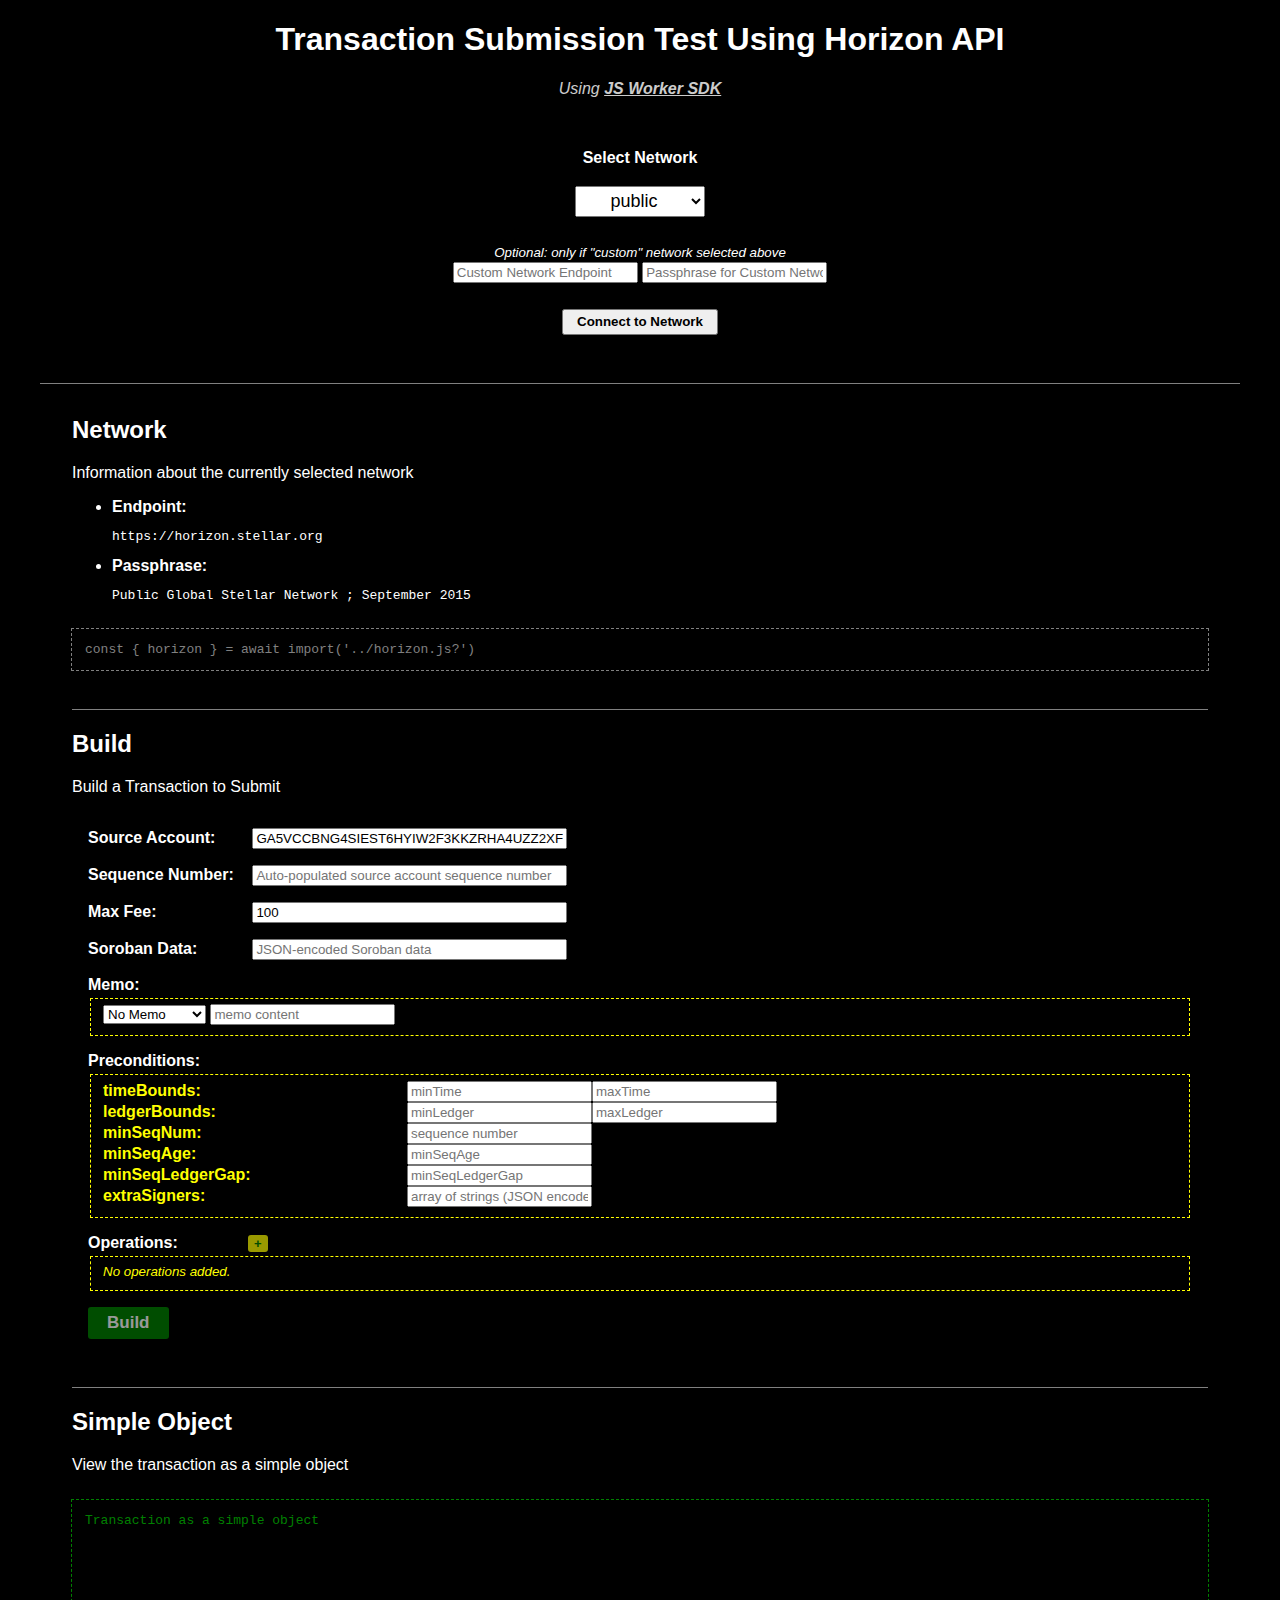
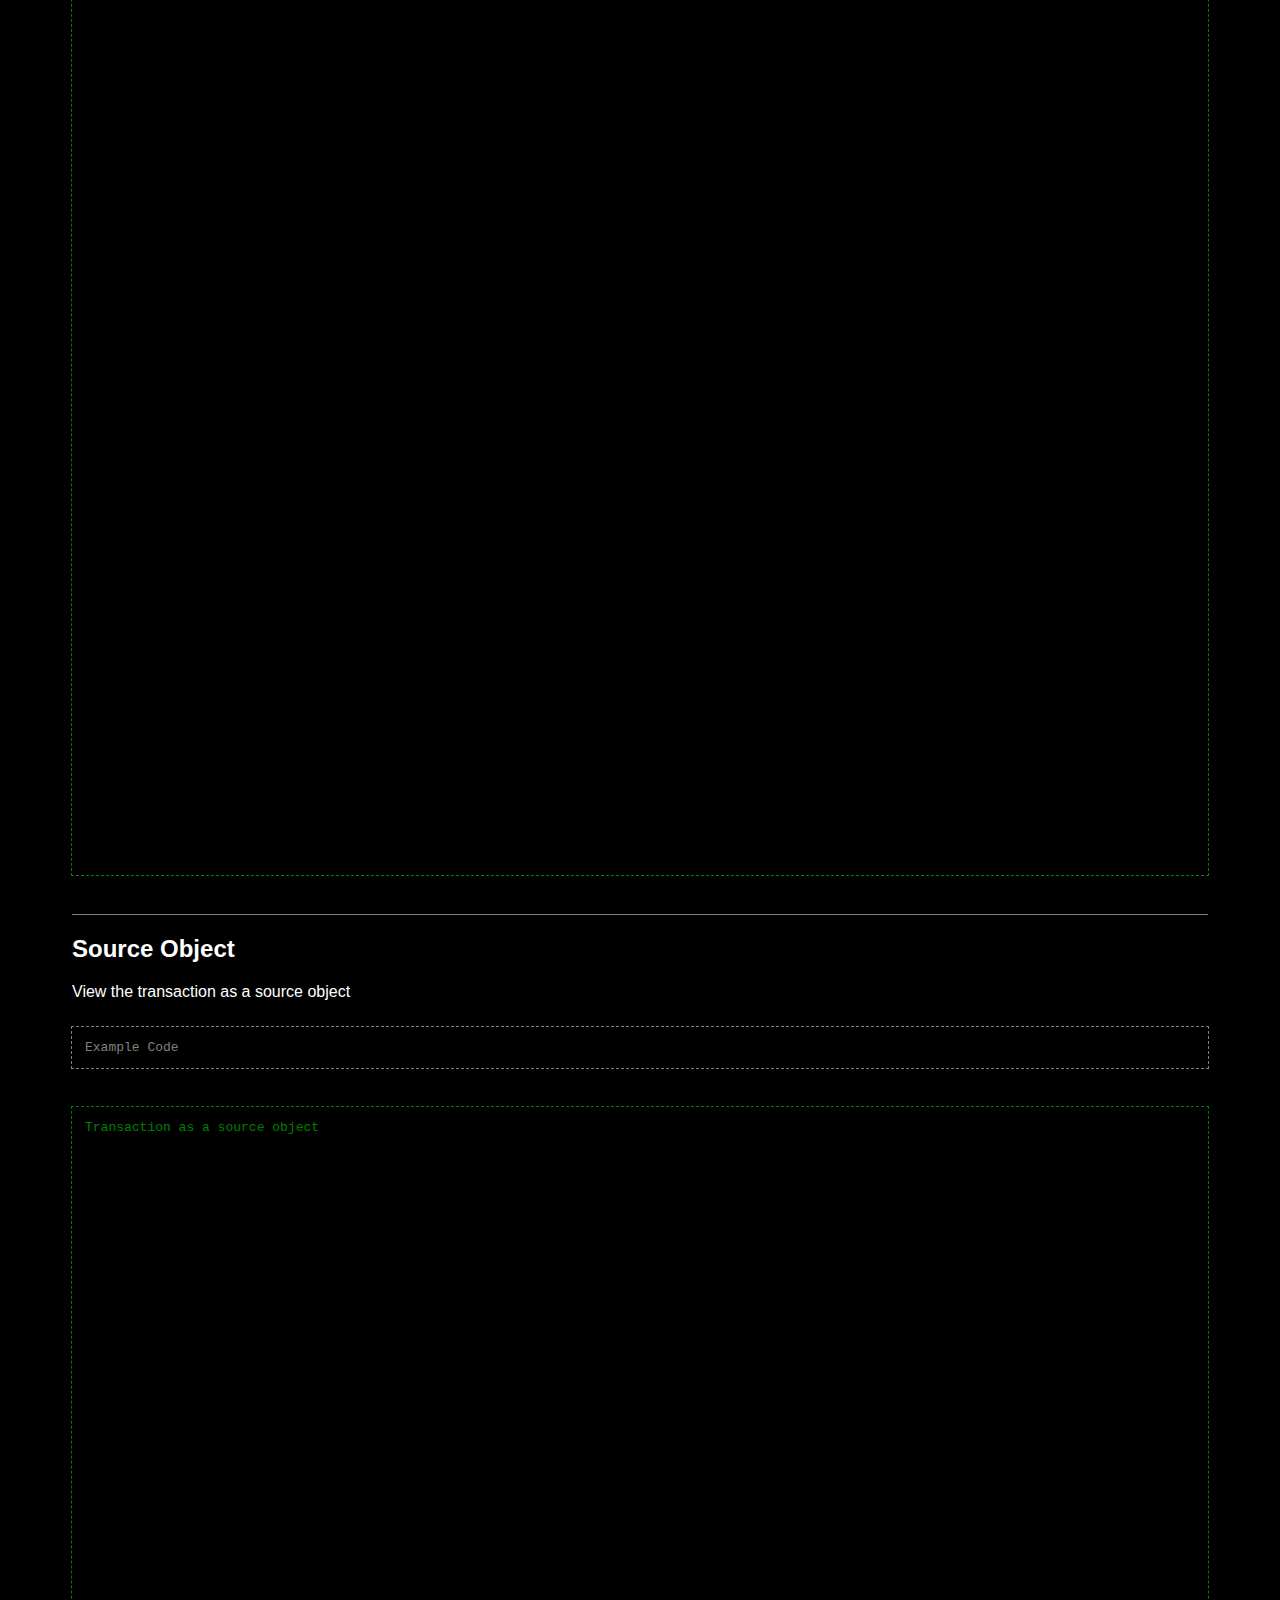
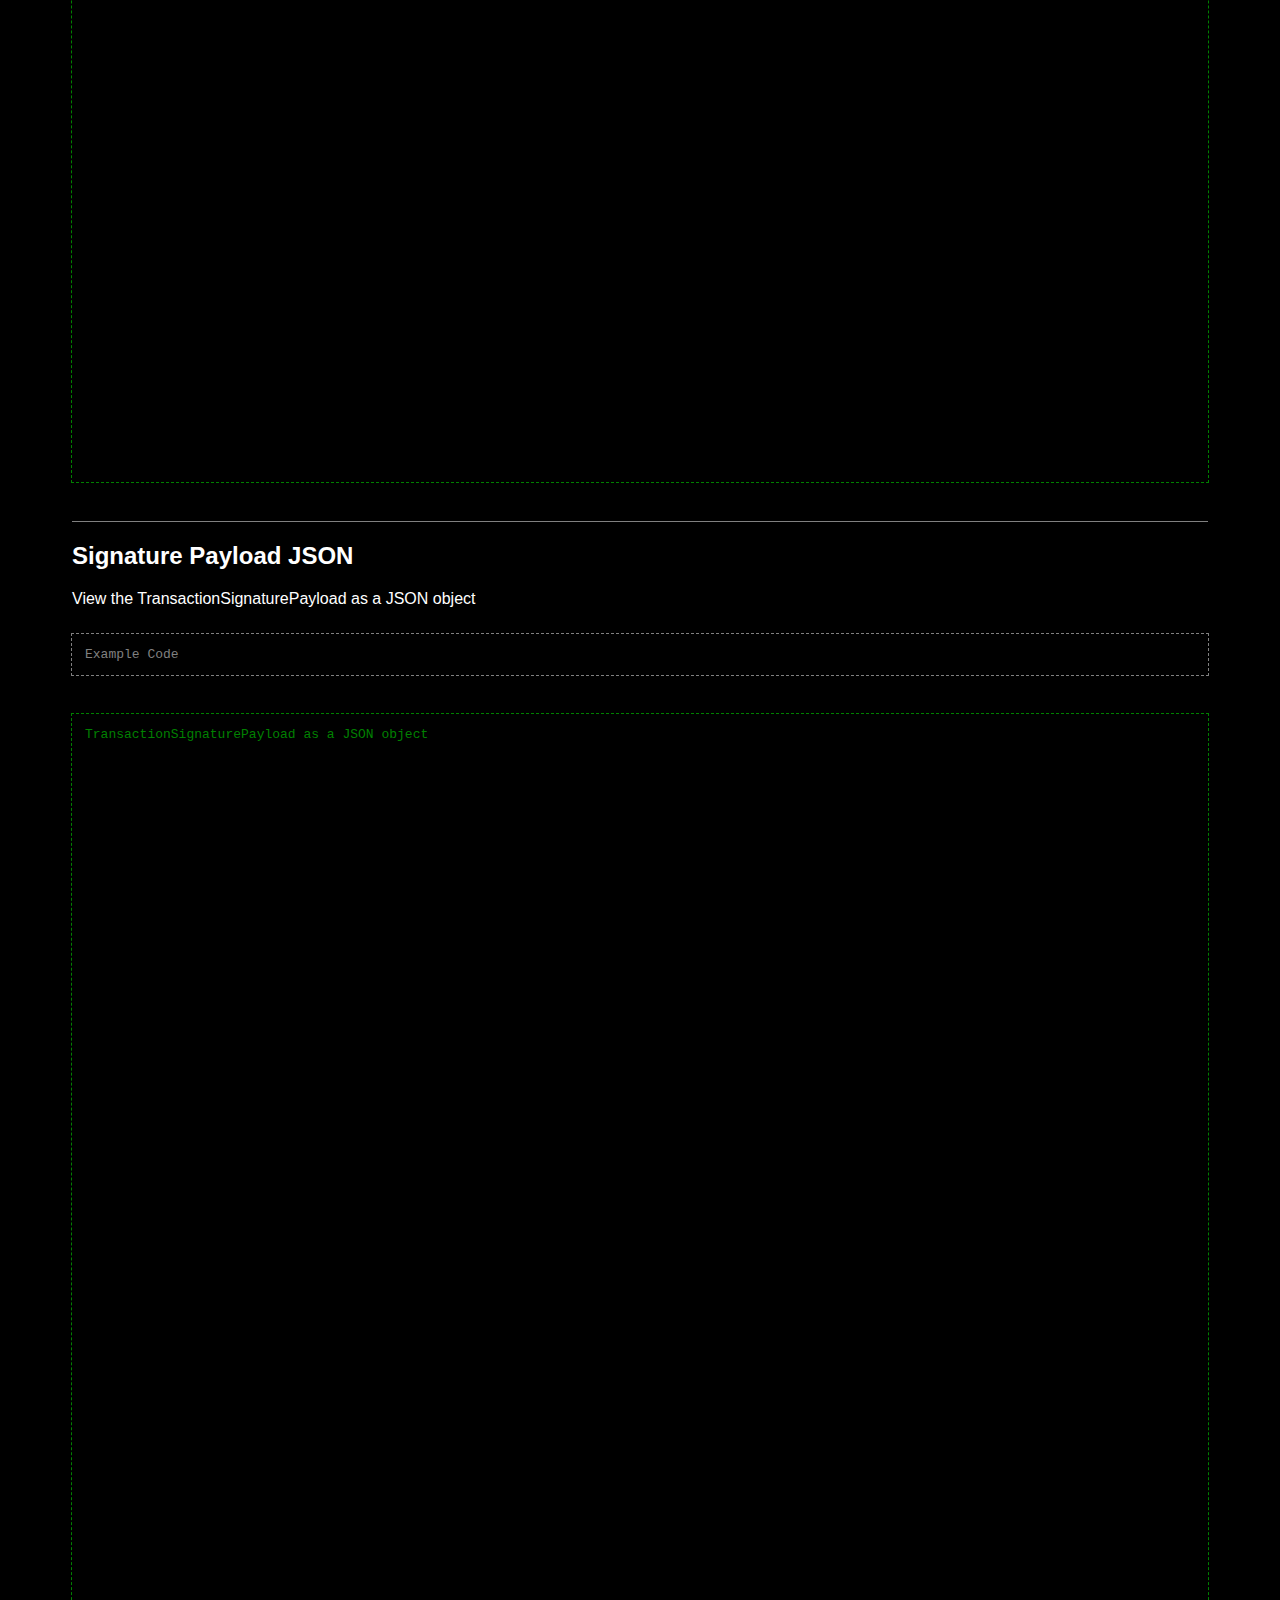
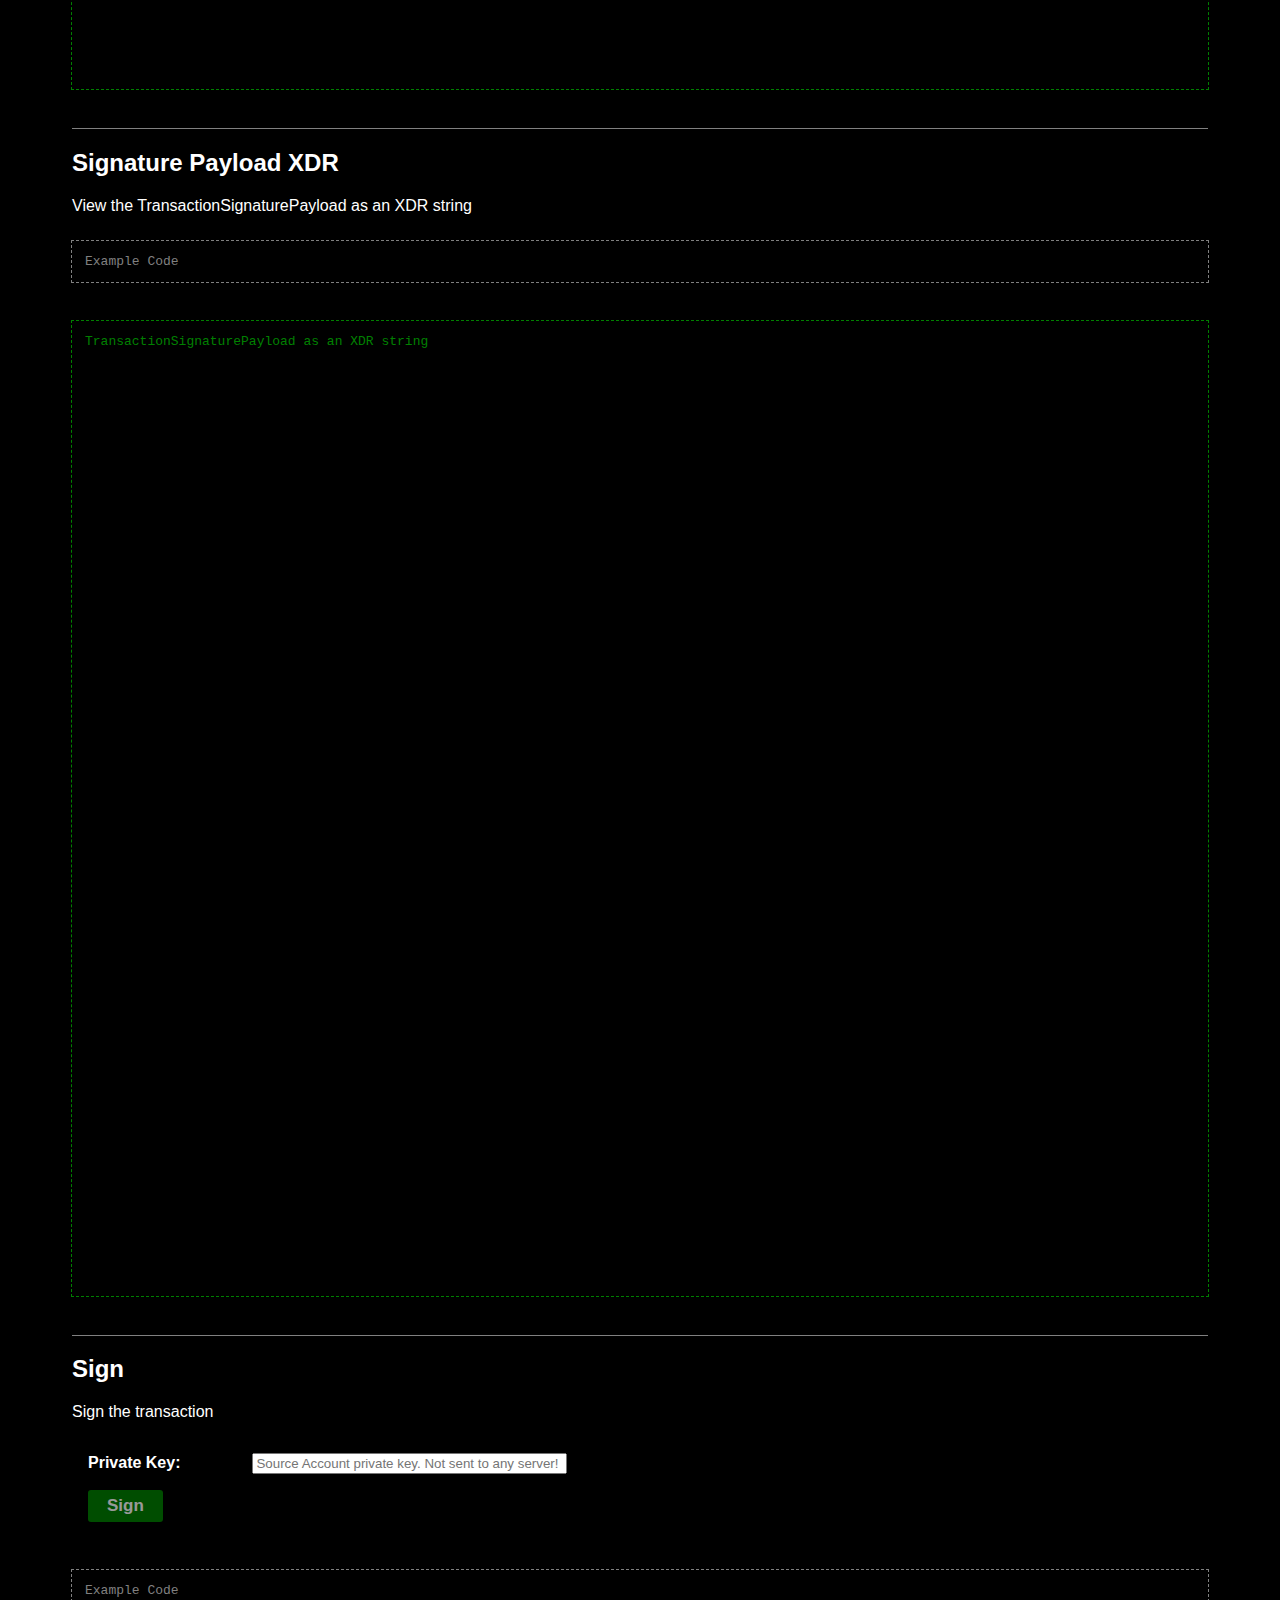
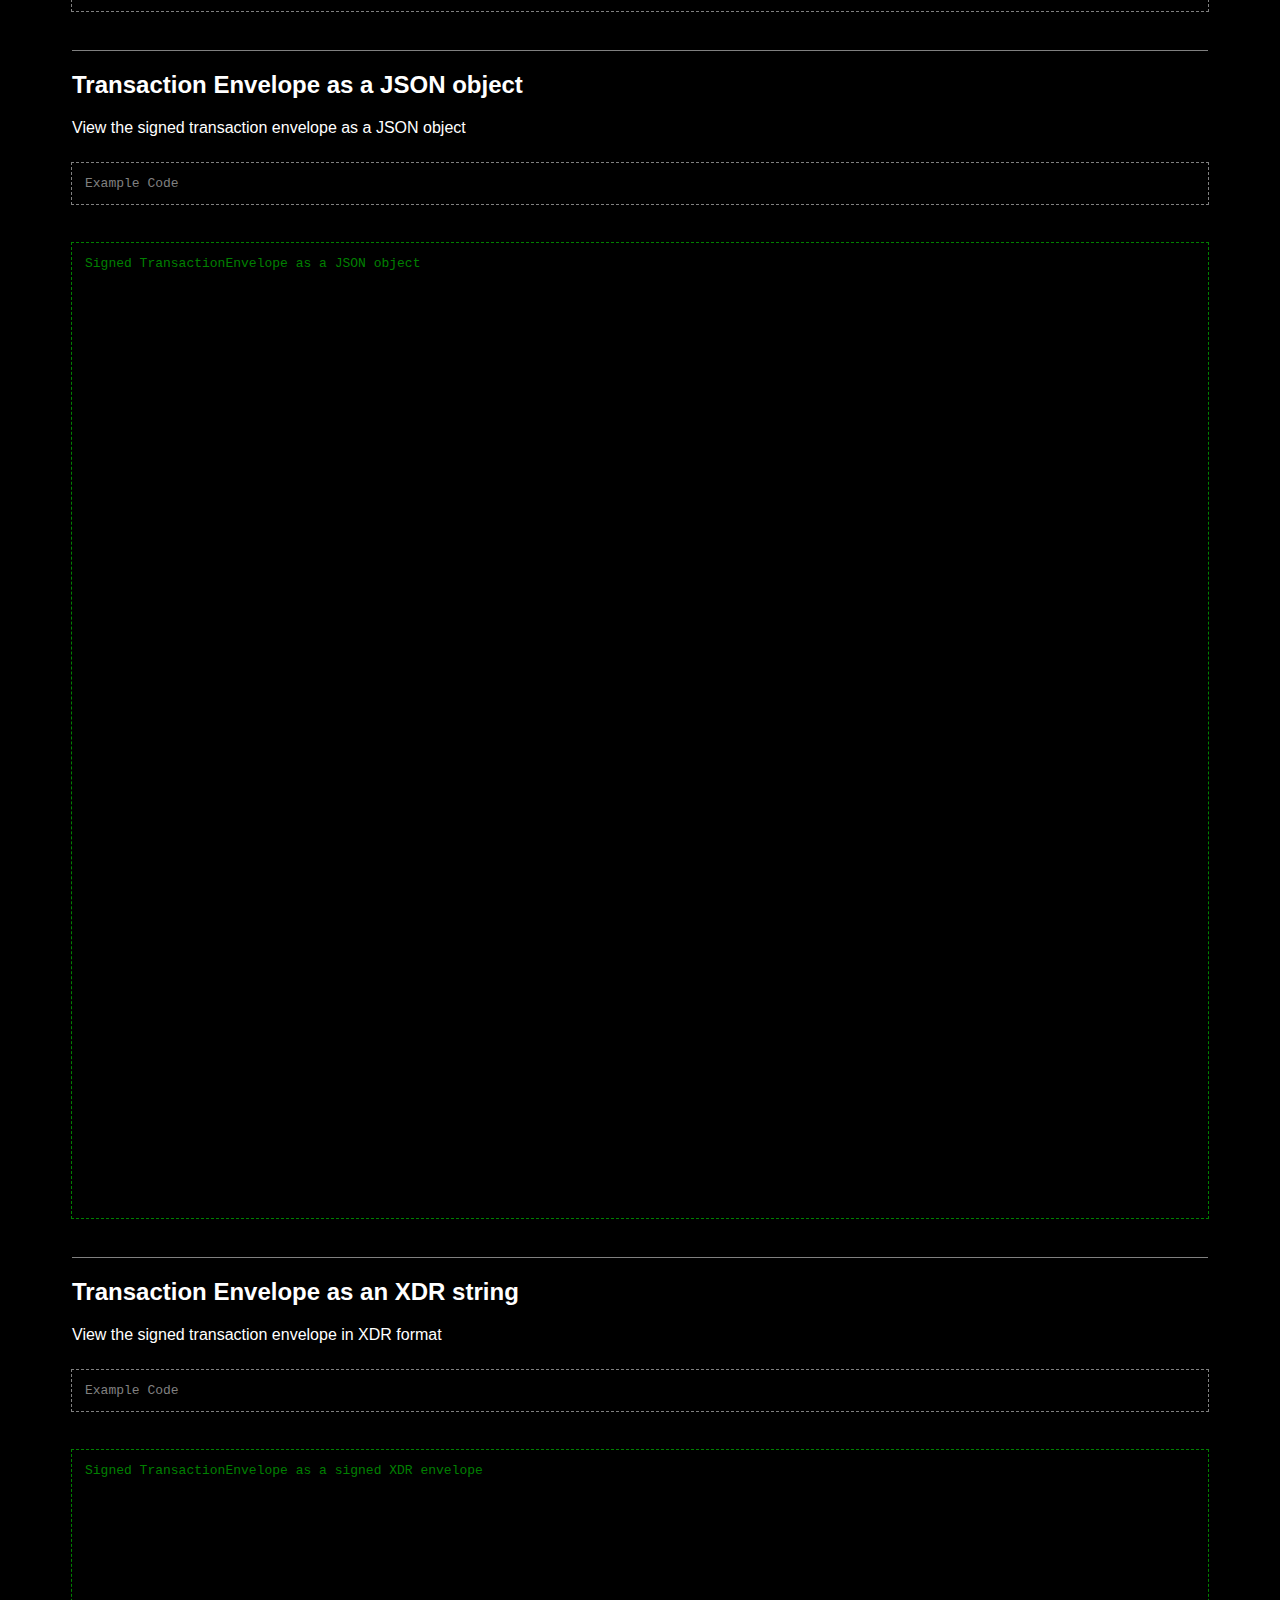
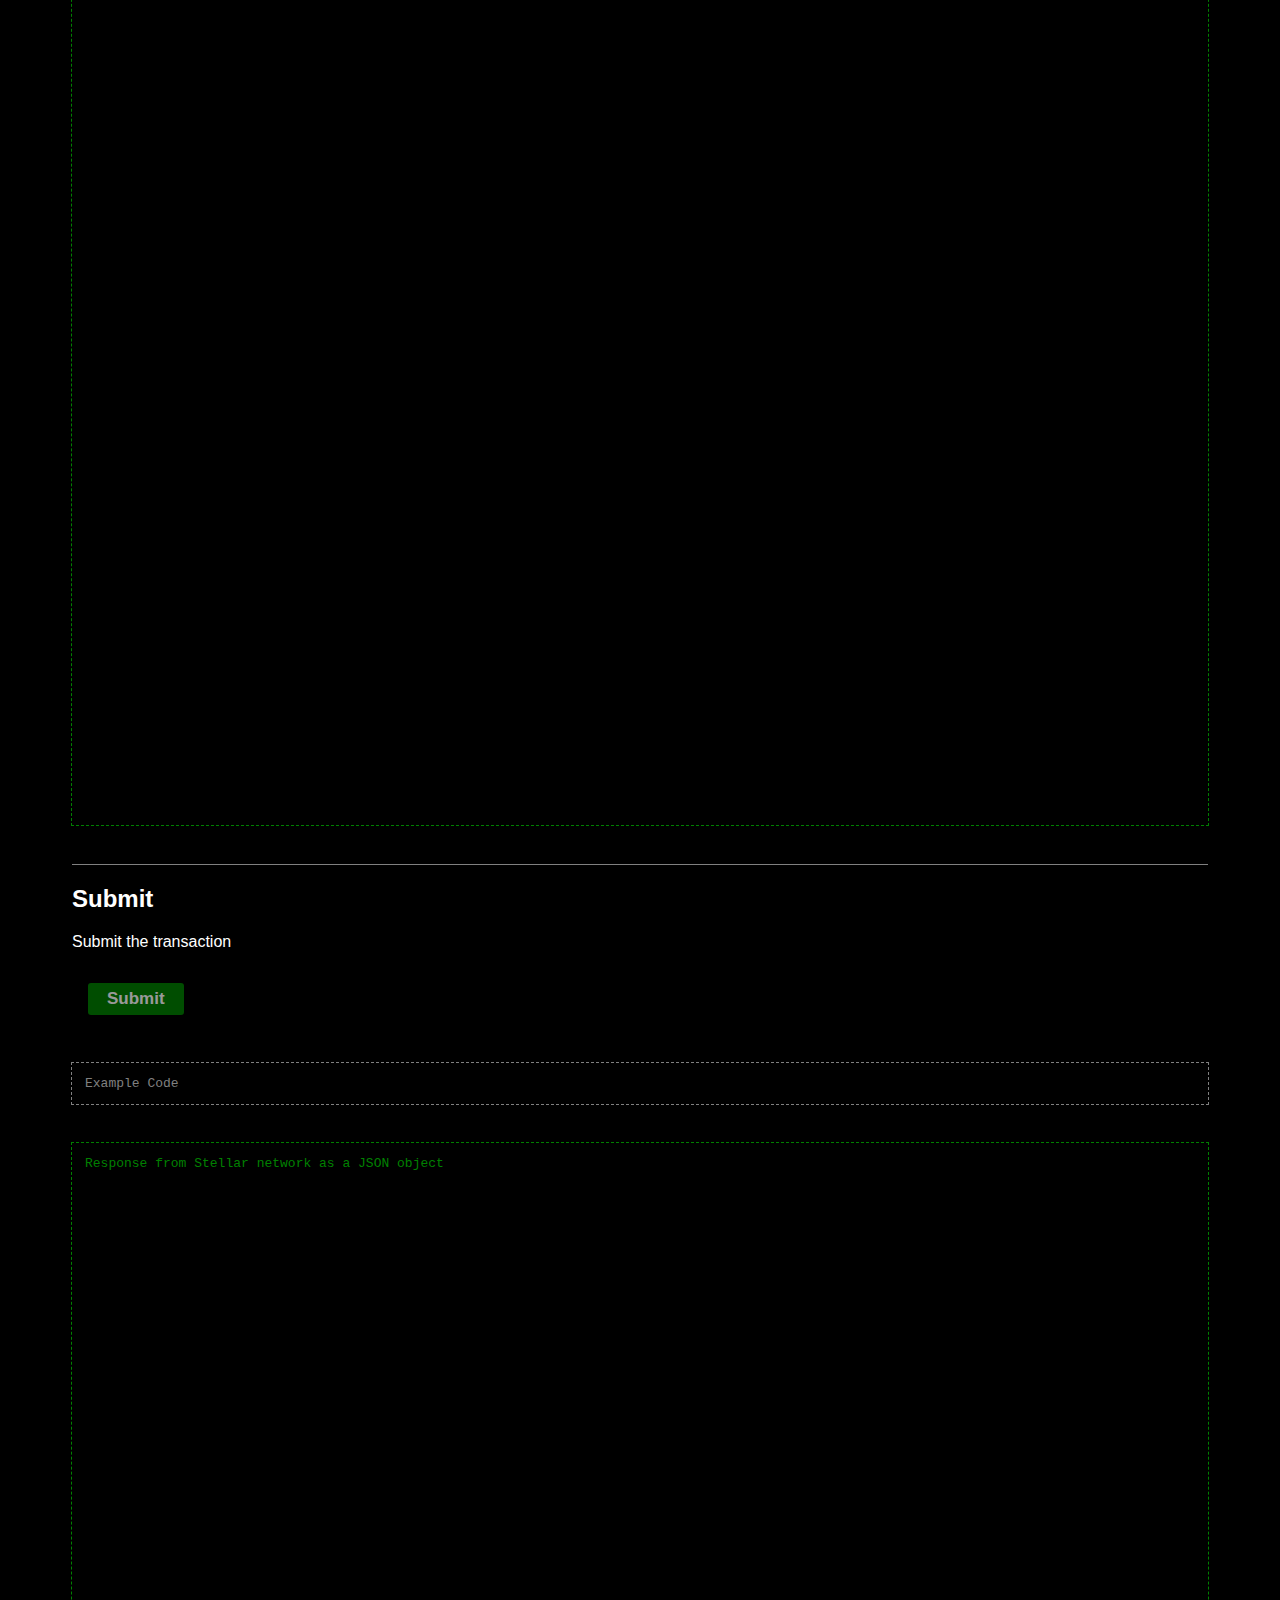
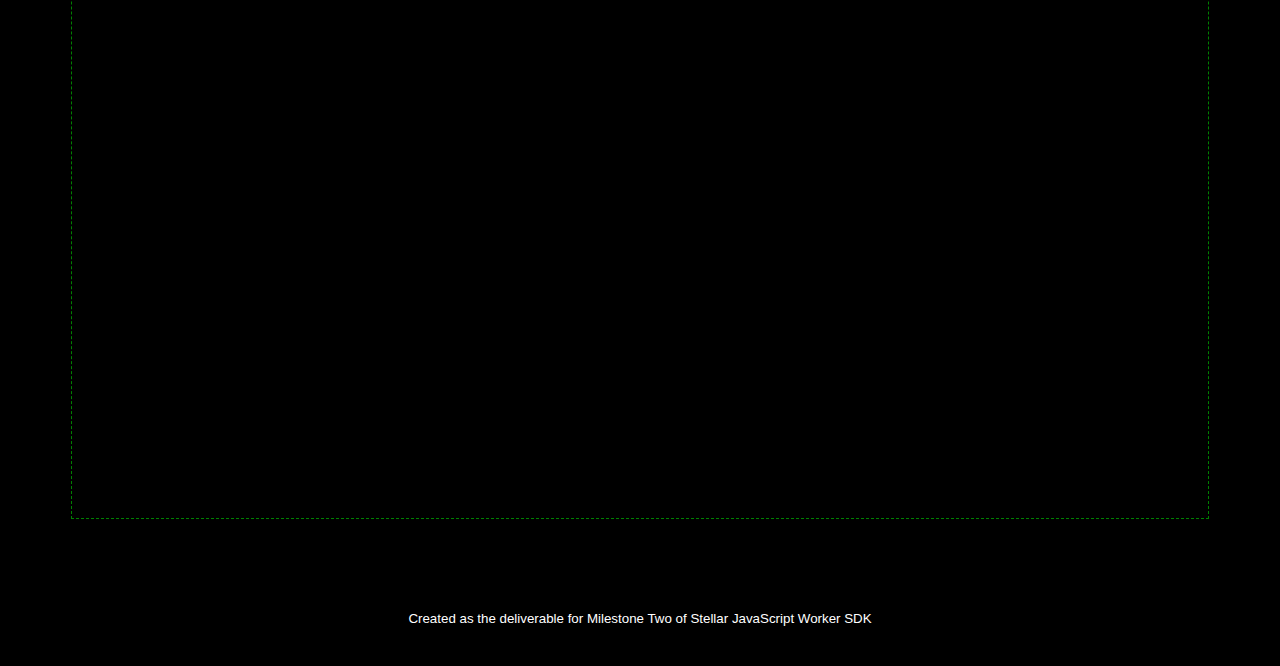
==== demos/horizon-send.html @ e5b12dea "building" ====
<!doctype html>

<html lang="en">

<head>
    <meta charset="utf-8">
    <meta name="viewport" content="width=device-width, initial-scale=1">
    <title>Demo Page for Transaction Submission Using Horizon API :: Stellar JavaScript Worker SDK</title>
    <meta name="description" content="Demo Page for Transaction Submission Using Horizon API">
    <link rel="stylesheet" href="style.css">

    <link rel="modulepreload" href="../horizon.js?network=test">
    <script type="module">
        const params = Object.fromEntries(Array.from((new URLSearchParams(document.location.search)).entries()).filter(ent => !!ent[1])),
            queryParams = new URLSearchParams(params),
            { horizon } = await import(`../horizon.js?${queryParams}`),
            networkSelector = document.getElementById('select-network')
        for (const paramName in params) networkSelector.querySelector(`[name="${paramName}"]`).value = params[paramName]
        const networkSection = document.getElementById('network'), networkExampleCode = networkSection.querySelector('code.example')
        for (const networkProperty in horizon.network) networkSection.querySelector(`[name="${networkProperty}"]`).innerHTML = horizon.network[networkProperty]
        networkExampleCode.textContent = (params.network !== 'public' || params.endpoint || params.passphrase)
            ? `const { horizon } = await import('../horizon.js?${queryParams}')` : `const { horizon } = await import('../horizon.js')`

        const transactionObjects = {}

        const buildSection = document.getElementById('build'), operationsFieldset = buildSection.querySelector('fieldset[name="operations"]'),
            buildButton = buildSection.querySelector('button.get-result'),
            addOperationButton = buildSection.querySelector('button[name="add-operation"]'),
            operationTypes = {
                CREATE_ACCOUNT: { destination: 'string', startingBalance: 'number' },
                PAYMENT: { destination: 'string', asset: 'string', amount: 'number' },
                PATH_PAYMENT_STRICT_RECEIVE: { sendAsset: 'string', sendMax: 'number', destination: 'string', destAsset: 'string', destAmount: 'number', path: 'json' },
                MANAGE_SELL_OFFER: { selling: 'string', buying: 'string', amount: 'number', price: 'string', offerID: 'number' },
                CREATE_PASSIVE_SELL_OFFER: { selling: 'string', buying: 'string', amount: 'number', price: 'string' },
                SET_OPTIONS: {
                    inflationDest: 'string', clearFlags: 'number', setFlags: 'number', masterWeight: 'number', lowThreshold: 'number',
                    medThreshold: 'number', highThreshold: 'number', homeDomain: 'string', signer: 'json'
                },
                CHANGE_TRUST: { line: 'string', limit: 'number' },
                ALLOW_TRUST: { trustor: 'string', asset: 'json', authorize: 'number' },
                ACCOUNT_MERGE: { destination: 'string' },
                INFLATION: {},
                MANAGE_DATA: { dataName: 'string', dataValue: 'json' },
                BUMP_SEQUENCE: { bumpTo: 'number' },
                MANAGE_BUY_OFFER: { selling: 'string', buying: 'string', buyAmount: 'number', price: 'string', offerId: 'number' },
                PATH_PAYMENT_STRICT_SEND: { sendAsset: 'string', sendAmount: 'number', destination: 'string', destAsset: 'string', destMin: 'number', path: 'json' },
                CREATE_CLAIMABLE_BALANCE: { asset: 'json', amount: 'number', claimants: 'json' },
                CLAIM_CLAIMABLE_BALANCE: { balanceID: 'string' },
                BEGIN_SPONSORING_FUTURE_RESERVES: { sponsoredID: 'string' },
                END_SPONSORING_FUTURE_RESERVES: {},
                REVOKE_SPONSORSHIP: { ledgerKey: 'json', signer: 'json' },
                CLAWBACK: { asset: 'string', from: 'string', amount: 'number' },
                CLAWBACK_CLAIMABLE_BALANCE: { balanceID: 'string' },
                SET_TRUST_LINE_FLAGS: { trustor: 'string', asset: 'json', clearFlags: 'number', setFlags: 'number' },
                LIQUIDITY_POOL_DEPOSIT: { liquidityPoolID: 'string', maxAmountA: 'number', maxAmountB: 'number', minPrice: 'string', maxPrice: 'string' },
                LIQUIDITY_POOL_WITHDRAW: { liquidityPoolID: 'string', maxAmountA: 'number', maxAmountB: 'number', minPrice: 'string', maxPrice: 'number' },
                INVOKE_HOST_FUNCTION: { contractAddress: 'string', functionName: 'string', args: 'json' },
                EXTEND_FOOTPRINT_TTL: { extendTo: 'number' },
                RESTORE_FOOTPRINT: {}
            },
            operationTypeSelect = `<select name="type"><option value="">Select Operation Type</option>${Object.keys(operationTypes)
                .map(t => ('<option value="' + t + '">' + t + '</option>')).join('')}</select>`
        const sourceAccountField = buildSection.querySelector('[name="source_account"]'),
            sourceAccountSequenceField = buildSection.querySelector('[name="source_account_sequence"]'),
            fetchSequenceNumber = async () => sourceAccountSequenceField.value = sourceAccountField.value ? (await horizon.get.accounts(sourceAccountField.value)).sequence : ''
        sourceAccountField.addEventListener('change', event => fetchSequenceNumber())
        if (sourceAccountField.value) fetchSequenceNumber()

        addOperationButton.addEventListener('click', event => {
            const newOperation = document.createElement('div')
            newOperation.classList.add('operation')
            newOperation.innerHTML = `${operationTypeSelect}<span class="operation-attributes"></span><i title="remove operation">x</i>`
            operationsFieldset.querySelector('small') ? operationsFieldset.replaceChildren(newOperation) : operationsFieldset.append(newOperation)
            const typeSelector = newOperation.querySelector('select[name="type"]'),
                attributesInputs = newOperation.querySelector('span.operation-attributes'),
                removeButton = newOperation.querySelector('i')
            typeSelector.focus()
            const setupOperationType = () => {
                const operationType = typeSelector.value
                if (!operationType || !operationTypes[operationType]) return attributesInputs.replaceChildren()
                const operationAttributes = operationTypes[operationType]
                attributesInputs.replaceChildren()
                for (const [attrName, attrType] of Object.entries({ sourceAccount: 'string', ...operationAttributes })) {
                    const attrInput = document.createElement('input')
                    attrInput.setAttribute('name', attrName)
                    attrInput.setAttribute('placeholder', attrName)
                    if (attrType === 'number') attrInput.setAttribute('type', 'number')
                    if (attrType === 'json') {
                        attrInput.setAttribute('placeholder', `${attrName} (JSON-encoded)`)
                        attrInput.dataset.type = 'json'
                    }
                    attributesInputs.append(attrInput)
                }
            }
            setupOperationType()
            typeSelector.addEventListener('change', event => setupOperationType())
            removeButton.addEventListener('click', event => {
                newOperation.remove()
            })
        })
        buildButton.addEventListener('click', async event => {
            const simpleTransactionSection = document.getElementById('simple-transaction'),
                sourceTransactionSection = document.getElementById('source-transaction'),
                simpleTransactionResult = simpleTransactionSection.querySelector('.result'),
                sourceTransactionResult = sourceTransactionSection.querySelector('.result')
            transactionObjects.simple = {
                sourceAccount: sourceAccountField.value,
                fee: parseInt(buildSection.querySelector('[name="max_fee"]').value) || 0,
                operations: []
            }
            const memoContent = buildSection.querySelector('[name="memo_content"]').value,
                memoType = buildSection.querySelector('[name="memo_type"]').value
            if (memoContent && memoType) transactionObjects.simple.memo = { type: memoType, content: memoContent }

            if (buildSection.querySelector('[name="soroban_data"]').value) {
                try {
                    transactionObjects.simple.sorobanData = JSON.parse(buildSection.querySelector('[name="soroban_data"]').value)
                } catch (e) { }
            }
            const preconditionFieldset = buildSection.querySelector('fieldset[name="preconditions"]'), preconditionsObject = {}
            for (const condType of ['timeBounds', 'ledgerBounds', 'minSeqNum', 'minSeqAge', 'minSeqLedgerGap', 'extraSigners']) {
                switch (condType) {
                    case 'timeBounds': case 'ledgerBounds':
                        const boundsElement = preconditionFieldset.querySelector(`[name="${condType}"]`),
                            min = parseInt(boundsElement.querySelector('[name^="min"]').value),
                            max = parseInt(boundsElement.querySelector('[name^="max"]').value)
                        if (min || max) preconditionsObject[condType] = { min, max }
                        break
                    case 'minSeqNum': case 'minSeqAge': case 'minSeqLedgerGap': case 'extraSigners':
                        const condValue = preconditionFieldset.querySelector(`[name="${condType}"] input`).value
                        if (!condValue) continue
                        switch (condType) {
                            case 'minSeqNum': case 'minSeqAge': case 'minSeqLedgerGap':
                                preconditionsObject[condType] = parseInt(condValue)
                                break
                            case 'extraSigners':
                                let extraSigners
                                try { extraSigners = JSON.parse(condValue) } catch (e) { }
                                if (extraSigners) preconditionsObject[condType] = extraSigners
                        }
                        break
                }
            }
            if (Object.keys(preconditionsObject).length) transactionObjects.simple.cond = preconditionsObject
            const operationElements = buildSection.querySelectorAll('fieldset[name="operations"] > div')
            for (const operationElement of operationElements) {
                const operationType = operationElement.querySelector('select[name="type"]').value
                if (!operationType) continue
                const operationObject = { type: operationType, op: {} }
                for (const operationAttributeInput of operationElement.querySelectorAll('.operation-attributes > input')) {
                    const attrName = operationAttributeInput.name, attrValue = operationAttributeInput.value
                    if (!attrValue) continue
                    if (operationAttributeInput.getAttribute('type') === 'number') {
                        operationObject.op[attrName] = parseInt(attrValue) ?? undefined
                    } else if (operationAttributeInput.dataset.type === 'json') {
                        try {
                            operationObject.op[attrName] = JSON.parse(attrValue)
                        } catch (e) {
                            console.error(`Invalid ${attrName} JSON value in ${operationObject.type} operation`, e)
                        }
                    } else {
                        operationObject.op[attrName] = attrValue
                    }
                }
                transactionObjects.simple.operations ||= []
                transactionObjects.simple.operations.push(operationObject)
            }
            simpleTransactionResult.textContent = JSON.stringify(transactionObjects.simple, null, 4)

            await horizon.utils._install('send')

            transactionObjects.source = await horizon.utils.createTransactionSourceObject(transactionObjects.simple)

            await horizon.utils._install('xdr', 'xdr')
            await horizon.utils.xdr.factory('https://raw.githubusercontent.com/stellar/stellar-xdr/curr/Stellar-transaction.x', 'Transaction', { namespace: 'stellar' })

            const transactionInstance = new horizon.utils.xdr.types.stellar.Transaction(transactionObjects.source)

            sourceTransactionResult.textContent = JSON.stringify(transactionInstance, null, 4)

            await horizon.utils.xdr.factory('https://raw.githubusercontent.com/stellar/stellar-xdr/curr/Stellar-transaction.x', 'TransactionSignaturePayload', { namespace: 'stellar' })


            const signaturePayloadJsonSection = document.getElementById('signature-payload-json'),
                signaturePayloadXdrSection = document.getElementById('signature-payload-xdr'),
                signaturePayloadJsonResult = signaturePayloadJsonSection.querySelector('.result'),
                signaturePayloadXdrResult = signaturePayloadXdrSection.querySelector('.result')

            const signaturePayloadSource = await horizon.utils.wrapAsSignaturePayload(transactionInstance.value, horizon.network)

            const transactionSignaturePayloadInstance = new horizon.utils.xdr.types.stellar.TransactionSignaturePayload(signaturePayloadSource)

            signaturePayloadJsonResult.textContent = JSON.stringify(transactionSignaturePayloadInstance, null, 4)

            signaturePayloadXdrResult.textContent = transactionSignaturePayloadInstance.toString()

            console.log('line 197', transactionSignaturePayloadInstance)



        })


        window.horizon = horizon
        console.log('line 205', horizon)
        // test account on test netwwork: GA5VCCBNG4SIEST6HYIW2F3KKZRHA4UZZ2XFSMZ4VRQ4MCBRHSQRRIPE

    </script>

</head>

<body>
    <header>
        <h1>Transaction Submission Test Using Horizon API</h1>
        <p>Using <a href="https://github.com/Cloudouble/stellar-js-worker-sdk">JS Worker SDK</a></p>
        <form id="select-network">
            <label>
                <small>Select Network</small>
                <select name="network">
                    <option>public</option>
                    <option>test</option>
                    <option>futurenet</option>
                    <option>custom</option>
                </select>
            </label>
            <fieldset>
                <small>Optional: only if "custom" network selected above</small>
                <input name="endpoint" placeholder="Custom Network Endpoint" type="url">
                <input name="passphrase" placeholder="Passphrase for Custom Network">
            </fieldset>
            <button type="submit">Connect to Network</button>
        </form>
    </header>
    <main>
        <section id="network">
            <h2>Network</h2>
            <p>Information about the currently selected network</p>
            <ul>
                <li>Endpoint:
                    <pre name="endpoint"></pre>
                </li>
                <li>Passphrase:
                    <pre name="passphrase"></pre>
                </li>
            </ul>
            <code class="example">Example Code</code>
        </section>
        <section id="build">
            <h2>Build</h2>
            <p>Build a Transaction to Submit</p>
            <form>
                <label>
                    <strong>Source Account</strong>
                    <input name="source_account" placeholder="Address of source account"
                        value="GA5VCCBNG4SIEST6HYIW2F3KKZRHA4UZZ2XFSMZ4VRQ4MCBRHSQRRIPE">
                </label>
                <label>
                    <strong>Sequence Number</strong>
                    <input name="source_account_sequence" placeholder="Auto-populated source account sequence number"
                        readonly>
                </label>
                <label>
                    <strong>Max Fee</strong>
                    <input name="max_fee" type="number" placeholder="Max fee (in stroops)" value="100">
                </label>
                <label>
                    <strong>Soroban Data</strong>
                    <input name="soroban_data" type="json" placeholder="JSON-encoded Soroban data">
                </label>
                <label>
                    <strong>Memo</strong>
                    <fieldset name="memo">
                        <select name="memo_type">
                            <option value="">No Memo</option>
                            <option value="MEMO_TEXT">Text Memo</option>
                            <option value="MEMO_ID">ID Memo</option>
                            <option value="MEMO_HASH">Hash Memo</option>
                            <option value="MEMO_RETURN">Return Memo</option>
                        </select>
                        <input name="memo_content" placeholder="memo content">
                    </fieldset>
                </label>
                <label>
                    <strong>Preconditions</strong>
                    <fieldset name="preconditions">
                        <div name="timeBounds">
                            <strong>timeBounds</strong><input name="minTime" placeholder="minTime"><input name="maxTime"
                                placeholder="maxTime">
                        </div>
                        <div name="ledgerBounds">
                            <strong>ledgerBounds</strong><input name="minLedger" type="number"
                                placeholder="minLedger"><input name="maxLedger" type="number" placeholder="maxLedger">
                        </div>
                        <div name="minSeqNum"><strong>minSeqNum</strong><input type="number"
                                placeholder="sequence number">
                        </div>
                        <div name="minSeqAge"><strong>minSeqAge</strong><input type="number" placeholder="minSeqAge">
                        </div>
                        <div name="minSeqLedgerGap">
                            <strong>minSeqLedgerGap</strong><input type="number" placeholder="minSeqLedgerGap">
                        </div>
                        <div name="extraSigners"><strong>extraSigners</strong><input
                                placeholder="array of strings (JSON encoded)" data-type="json"></div>
                    </fieldset>
                </label>
                <label>
                    <strong>Operations</strong><button type="button" name="add-operation"
                        title="click to add an operation">+</button>
                    <fieldset name="operations"><small>No operations added.</small></fieldset>
                </label>
                <button type="button" class="get-result">Build</button>
            </form>
            <!-- <code class="example">Example Code</code> -->
            <!-- <pre class="result">Transaction Object</pre> -->
        </section>
        <section id="simple-transaction">
            <h2>Simple Object</h2>
            <p>View the transaction as a simple object</p>
            <!-- <code class="example">Example Code</code> -->
            <pre class="result">Transaction as a simple object</pre>
        </section>
        <section id="source-transaction">
            <h2>Source Object</h2>
            <p>View the transaction as a source object</p>
            <code class="example">Example Code</code>
            <pre class="result">Transaction as a source object</pre>
        </section>
        <section id="signature-payload-json">
            <h2>Signature Payload JSON</h2>
            <p>View the TransactionSignaturePayload as a JSON object</p>
            <code class="example">Example Code</code>
            <pre class="result">TransactionSignaturePayload as a JSON object</pre>
        </section>
        <section id="signature-payload-xdr">
            <h2>Signature Payload XDR</h2>
            <p>View the TransactionSignaturePayload as an XDR string</p>
            <code class="example">Example Code</code>
            <pre class="result">TransactionSignaturePayload as an XDR string</pre>
        </section>
        <section id="sign">
            <h2>Sign</h2>
            <p>Sign the transaction</p>
            <form>
                <label>
                    <strong>Private Key</strong>
                    <input name="private_key" placeholder="Source Account private key. Not sent to any server! ">
                </label>
                <button type="button" class="get-result">Sign</button>
            </form>
            <code class="example">Example Code</code>
        </section>
        <section id="envelope-json">
            <h2>Transaction Envelope as a JSON object</h2>
            <p>View the signed transaction envelope as a JSON object</p>
            <code class="example">Example Code</code>
            <pre class="result">Signed TransactionEnvelope as a JSON object</pre>
        </section>
        <section id="envelope">
            <h2>Transaction Envelope as an XDR string</h2>
            <p>View the signed transaction envelope in XDR format</p>
            <code class="example">Example Code</code>
            <pre class="result">Signed TransactionEnvelope as a signed XDR envelope</pre>
        </section>
        <section id="submit">
            <h2>Submit</h2>
            <p>Submit the transaction</p>
            <form>
                <button type="button" class="get-result">Submit</button>
            </form>
            <code class="example">Example Code</code>
            <pre class="result">Response from Stellar network as a JSON object</pre>
        </section>

    </main>
    <footer>
        <p>Created as the deliverable for Milestone Two of Stellar JavaScript Worker SDK</p>
    </footer>

</body>

</html>
---- demos/style.css ----
body {
    background: black;
    color: white;
    font-family: sans-serif;
}

header {
    h1 {
        text-align: center;
    }

    p {
        font-style: italic;
        opacity: 0.8;
        text-align: center;

        a {
            color: inherit;
            font-weight: bold;
        }
    }

    form {
        text-align: center;
        margin: 3em;

        label {
            display: block;
            font-size: larger;
            font-weight: bold;
            margin: 1em;

            select {
                display: block;
                text-align: center;
                font-size: large;
                padding: 0.2em;
                padding-left: 1em;
                padding-right: 1em;
                margin: 1em;
                margin-left: auto;
                margin-right: auto;
            }
        }

        fieldset {
            border: none;
            margin: 1em;

            small {
                display: block;
                margin: 0.2em;
                font-style: italic;
            }
        }

        button {
            cursor: pointer;
            font-weight: bold;
            padding: 0.25em;
            padding-left: 1em;
            padding-right: 1em;
        }
    }

}

main {
    margin: 2em;
    border-top: 1px solid grey;

    section {
        margin: 2em;
        border-top: 1px solid grey;

        &:first-of-type {
            border-top: none;
        }

        &>code,
        &>pre {
            display: block;
            margin-top: 2em;
            margin-bottom: 3em;
            padding: 1em;
            outline: 1px dashed green;
            color: green;
            height: 73em;
            overflow: auto;
        }

        &>code {
            min-height: 1em;
            height: auto;
            outline: 1px dashed grey;
            color: grey;
            font-family: monospace;
            white-space: pre-wrap;
        }

        form {
            display: block;
            margin: 1em;
            margin-top: 2em;
            margin-bottom: 3em;

            label {
                display: block;
                margin-bottom: 1em;

                strong {
                    display: inline-block;
                    min-width: 10em;

                    &::after {
                        content: ': '
                    }
                }

                button {
                    background-color: yellow;
                    color: green;
                    padding: 1px;
                    padding-left: 6px;
                    padding-right: 6px;
                    font-size: 13px;
                }

                fieldset {
                    border: 1px dashed yellow;
                    color: yellow;
                    margin-top: 0.25em;

                    small {
                        font-style: italic;
                    }
                }
            }

            button {
                font-weight: bold;
                cursor: pointer;
                border-radius: 3px;
                outline: none;
                border: none;
                padding: 6px;
                padding-left: 19px;
                padding-right: 19px;
                opacity: 0.6;
                font-size: 17px;
                background-color: green;
                color: white;

                &:hover {
                    opacity: 0.8;
                }

                &:active {
                    opacity: 1;
                }

                &.running {
                    background-color: orangered;
                }
            }

        }
    }
}

footer {
    margin: 3em;
    margin-top: 7em;
    font-size: smaller;
    text-align: center;
}

#network {
    li {
        font-weight: bold;

        pre {
            font-weight: lighter;
        }
    }
}

#build,
#sign {

    &>form>label>input {
        display: inline-block;
        min-width: 23em;
    }

    label {
        overflow-x: auto;

        fieldset[name="preconditions"] {
            strong {
                min-width: 19em;
            }
        }

        fieldset[name="operations"] {
            overflow-x: auto;

            .operation {
                white-space: nowrap;
                overflow-x: auto;

                &>i {
                    background-color: red;
                    color: white;
                    border-radius: 3px;
                    display: inline-block;
                    font-weight: bold;
                    opacity: 0.6;
                    cursor: pointer;
                    font-size: small;
                    margin: 0.25em;
                    margin-left: 1em;
                    padding-top: 0;
                    padding-bottom: 3px;
                    padding-left: 6px;
                    padding-right: 7px;
                    position: relative;
                    top: -1.5px;

                    &:hover {
                        opacity: 0.8;
                    }

                    &:active {
                        opacity: 1;
                    }
                }

                .operation-attributes {
                    white-space: nowrap;
                    overflow-x: auto;
                }
            }
        }

    }
}
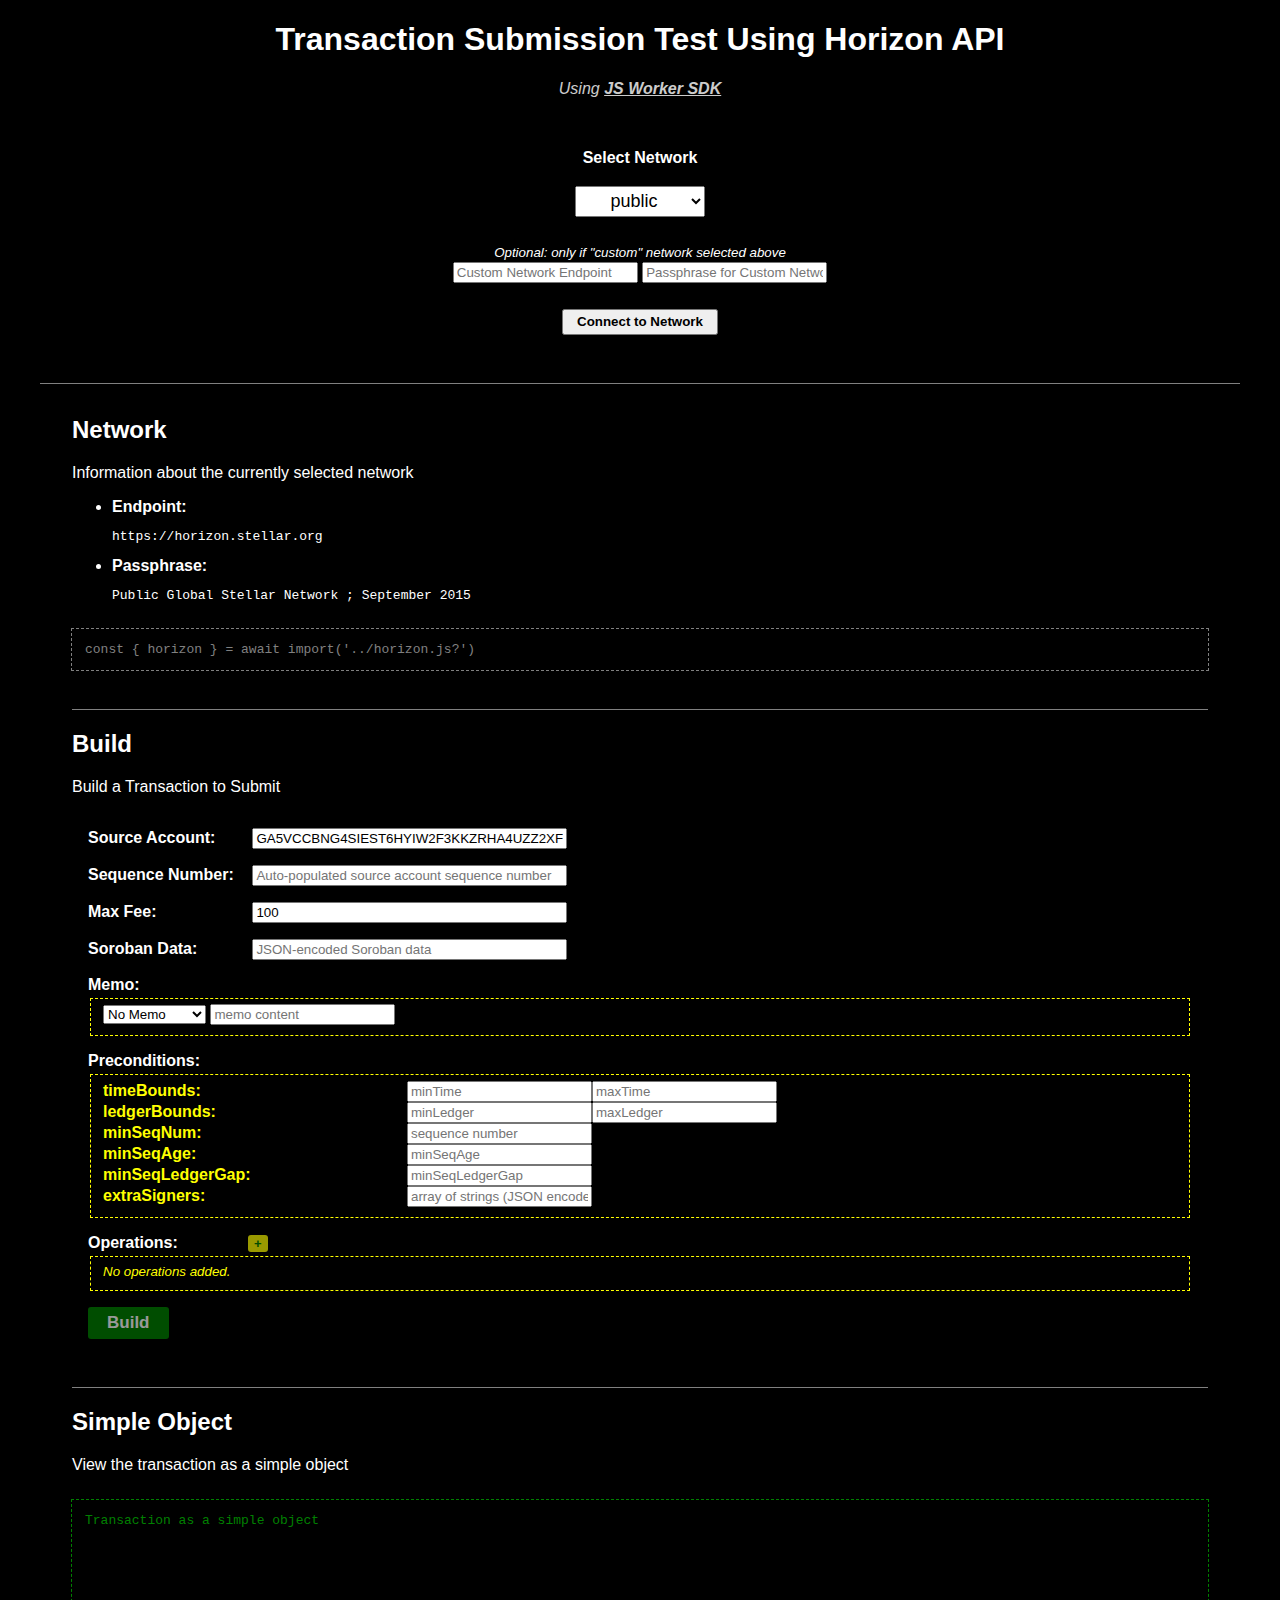
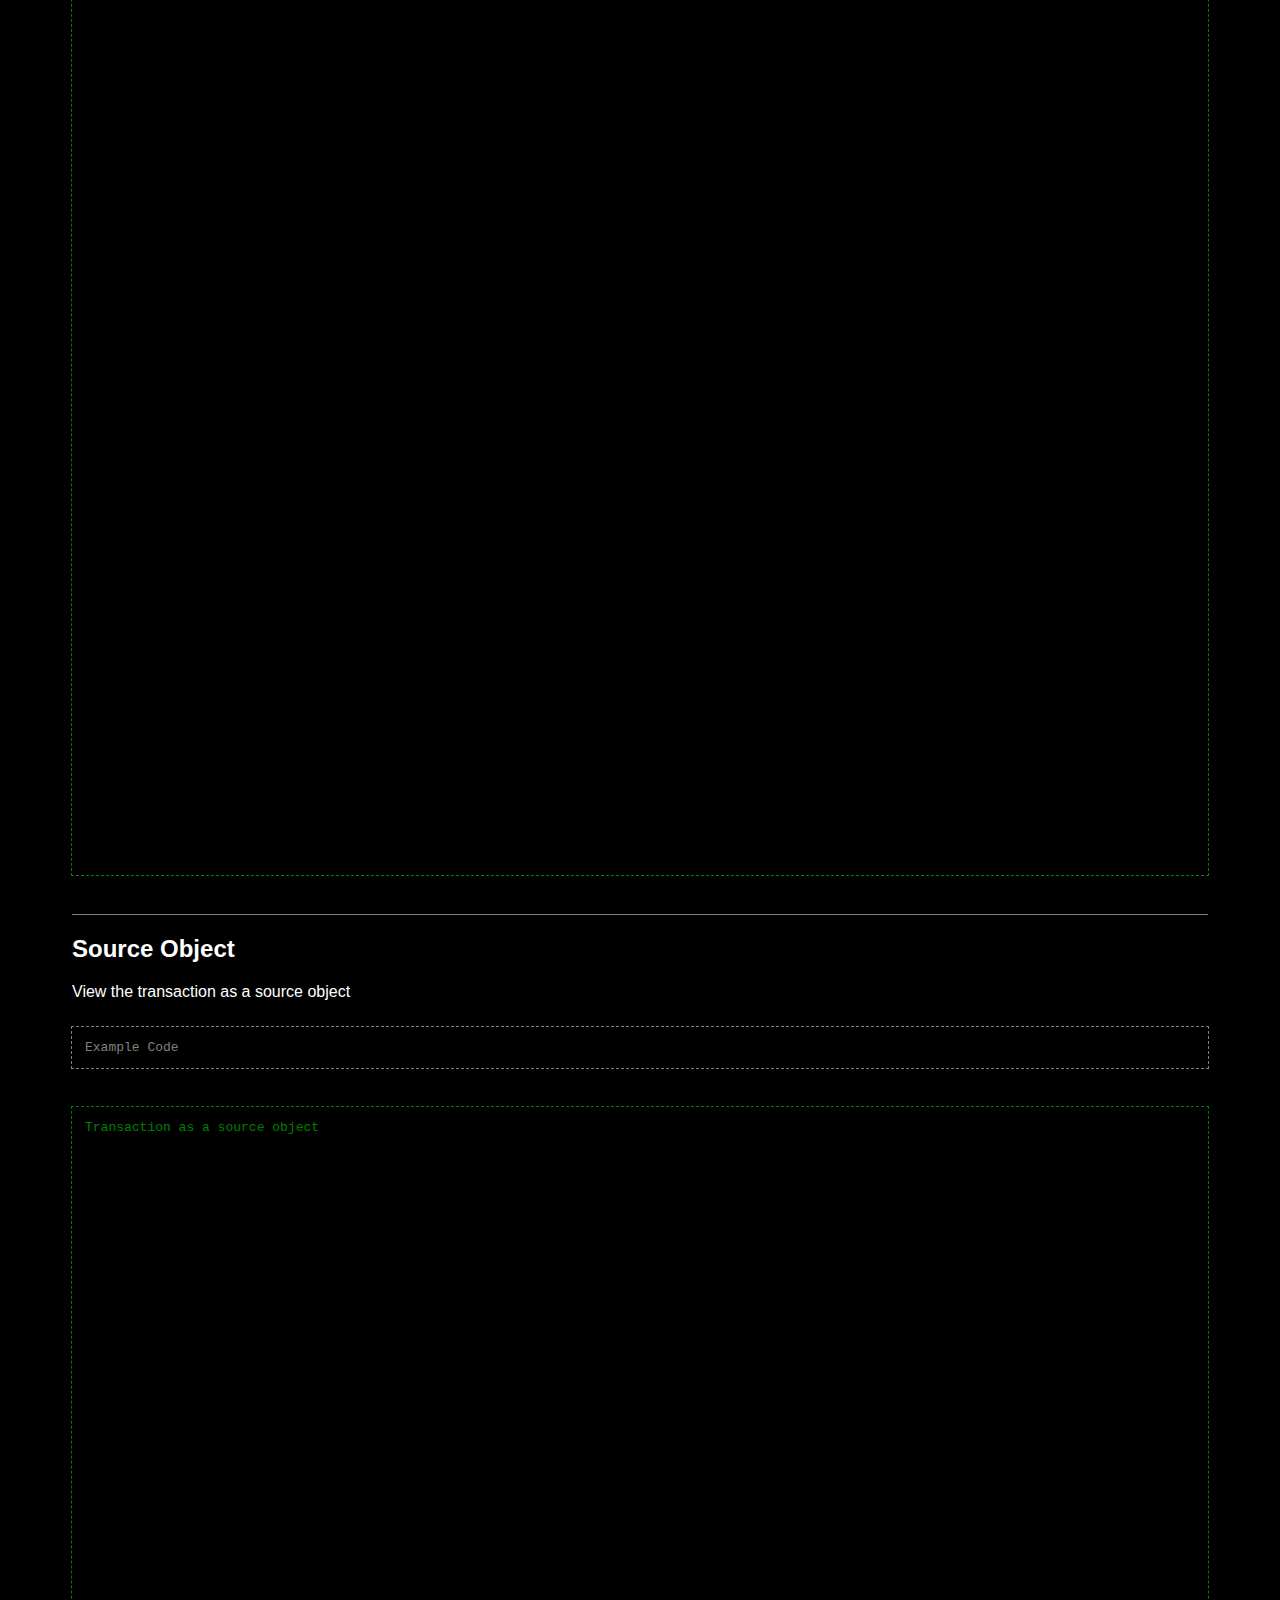
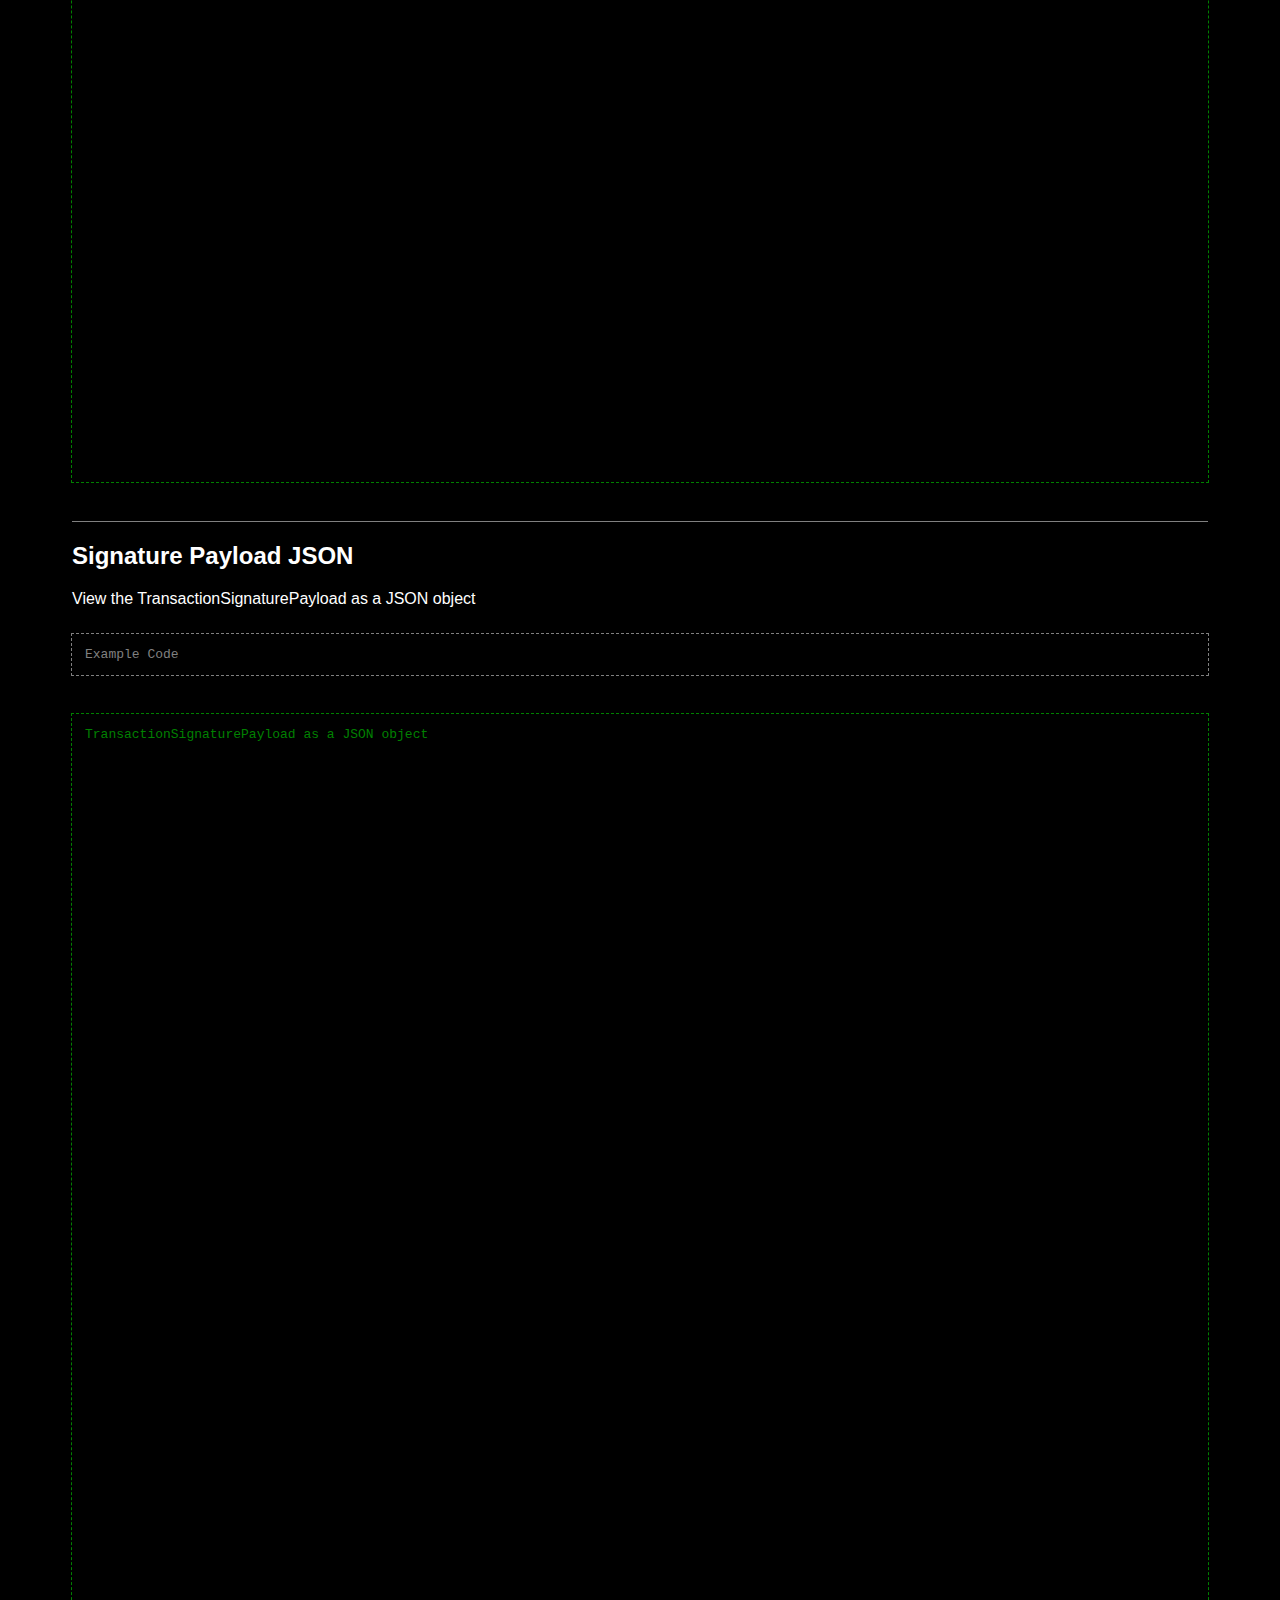
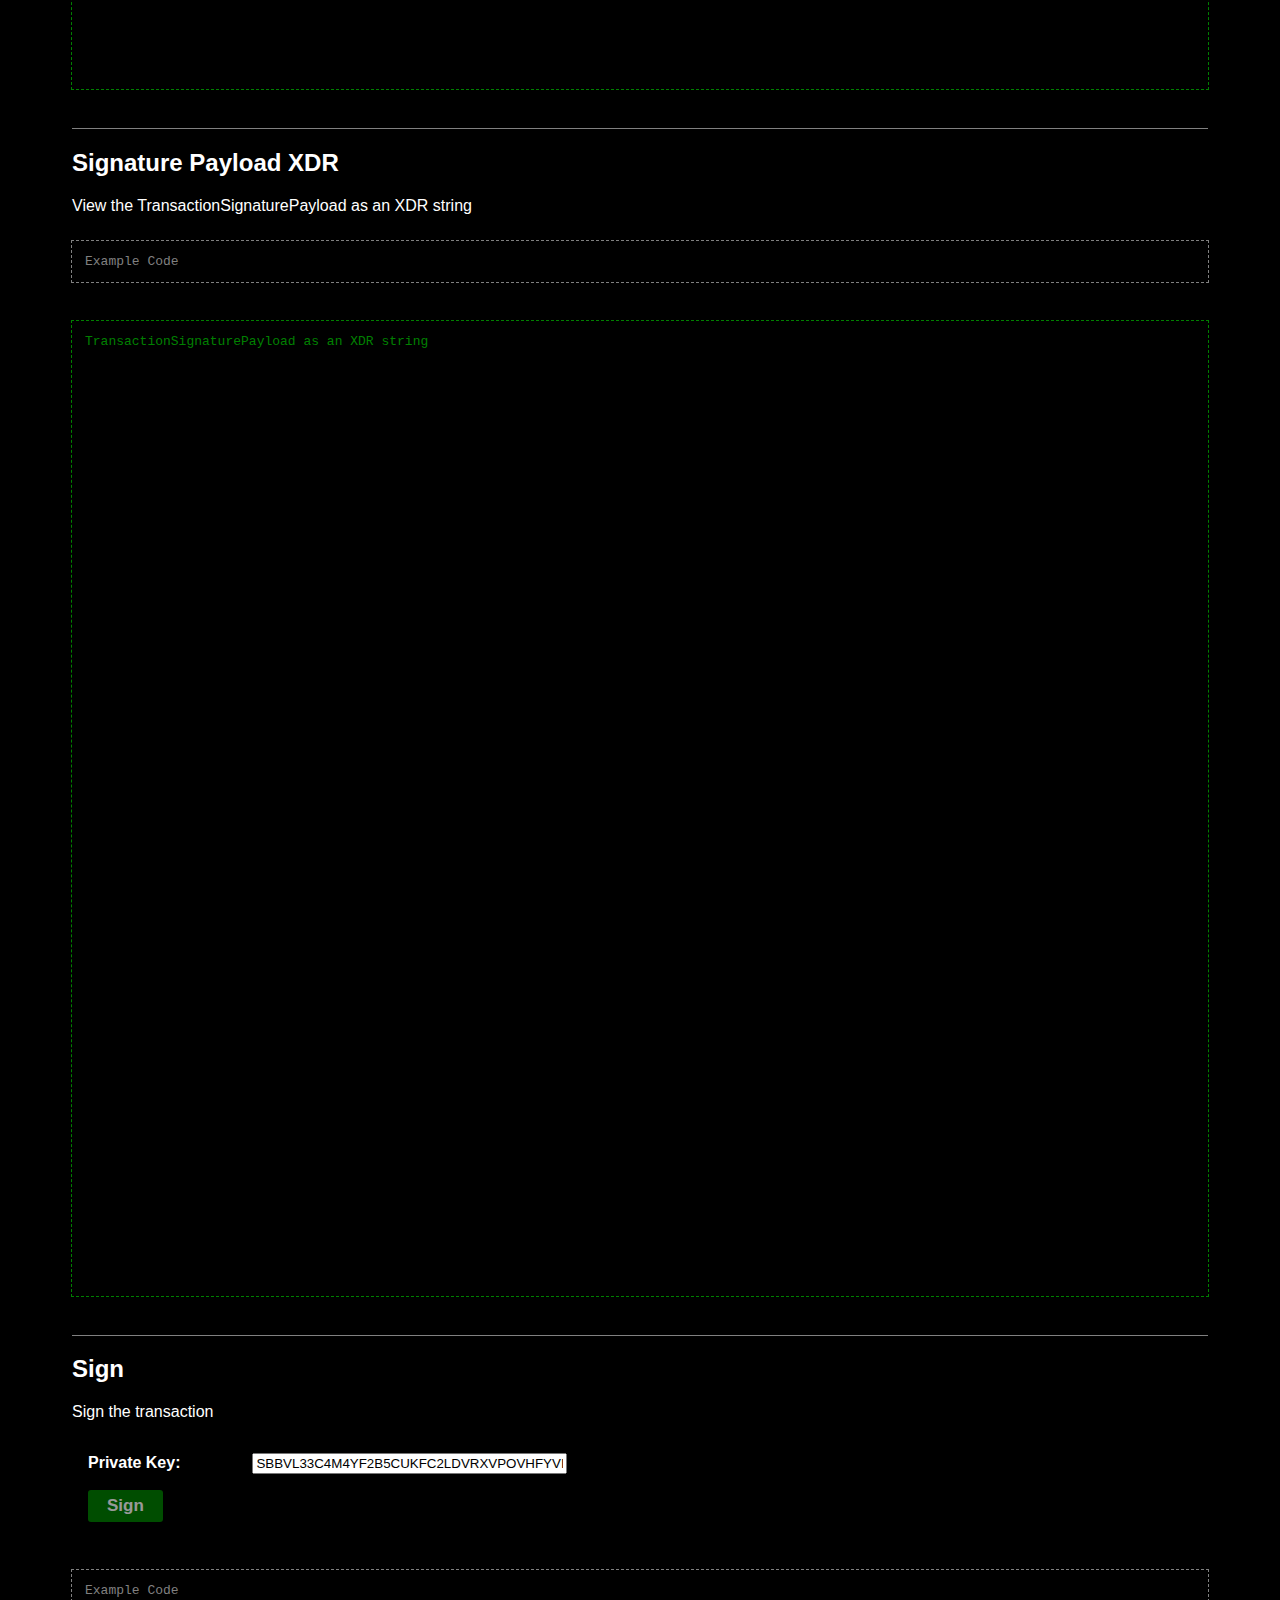
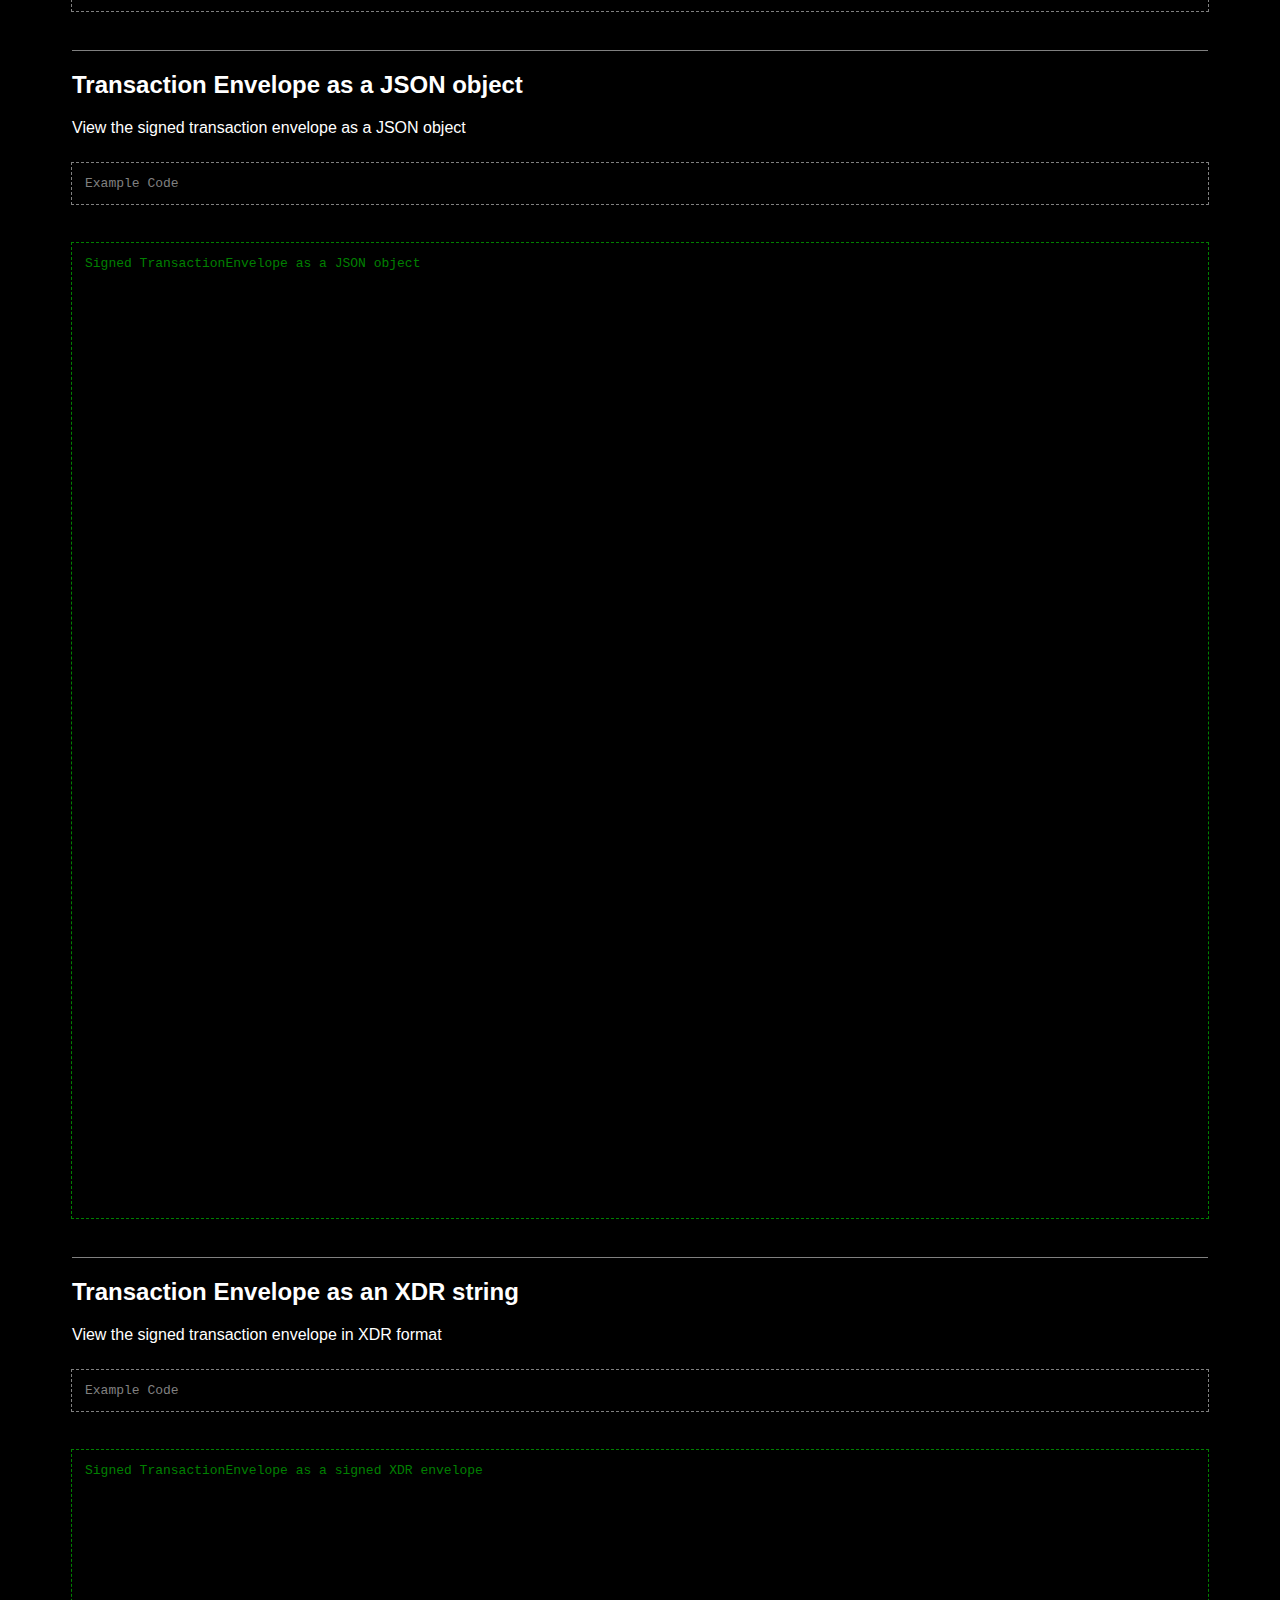
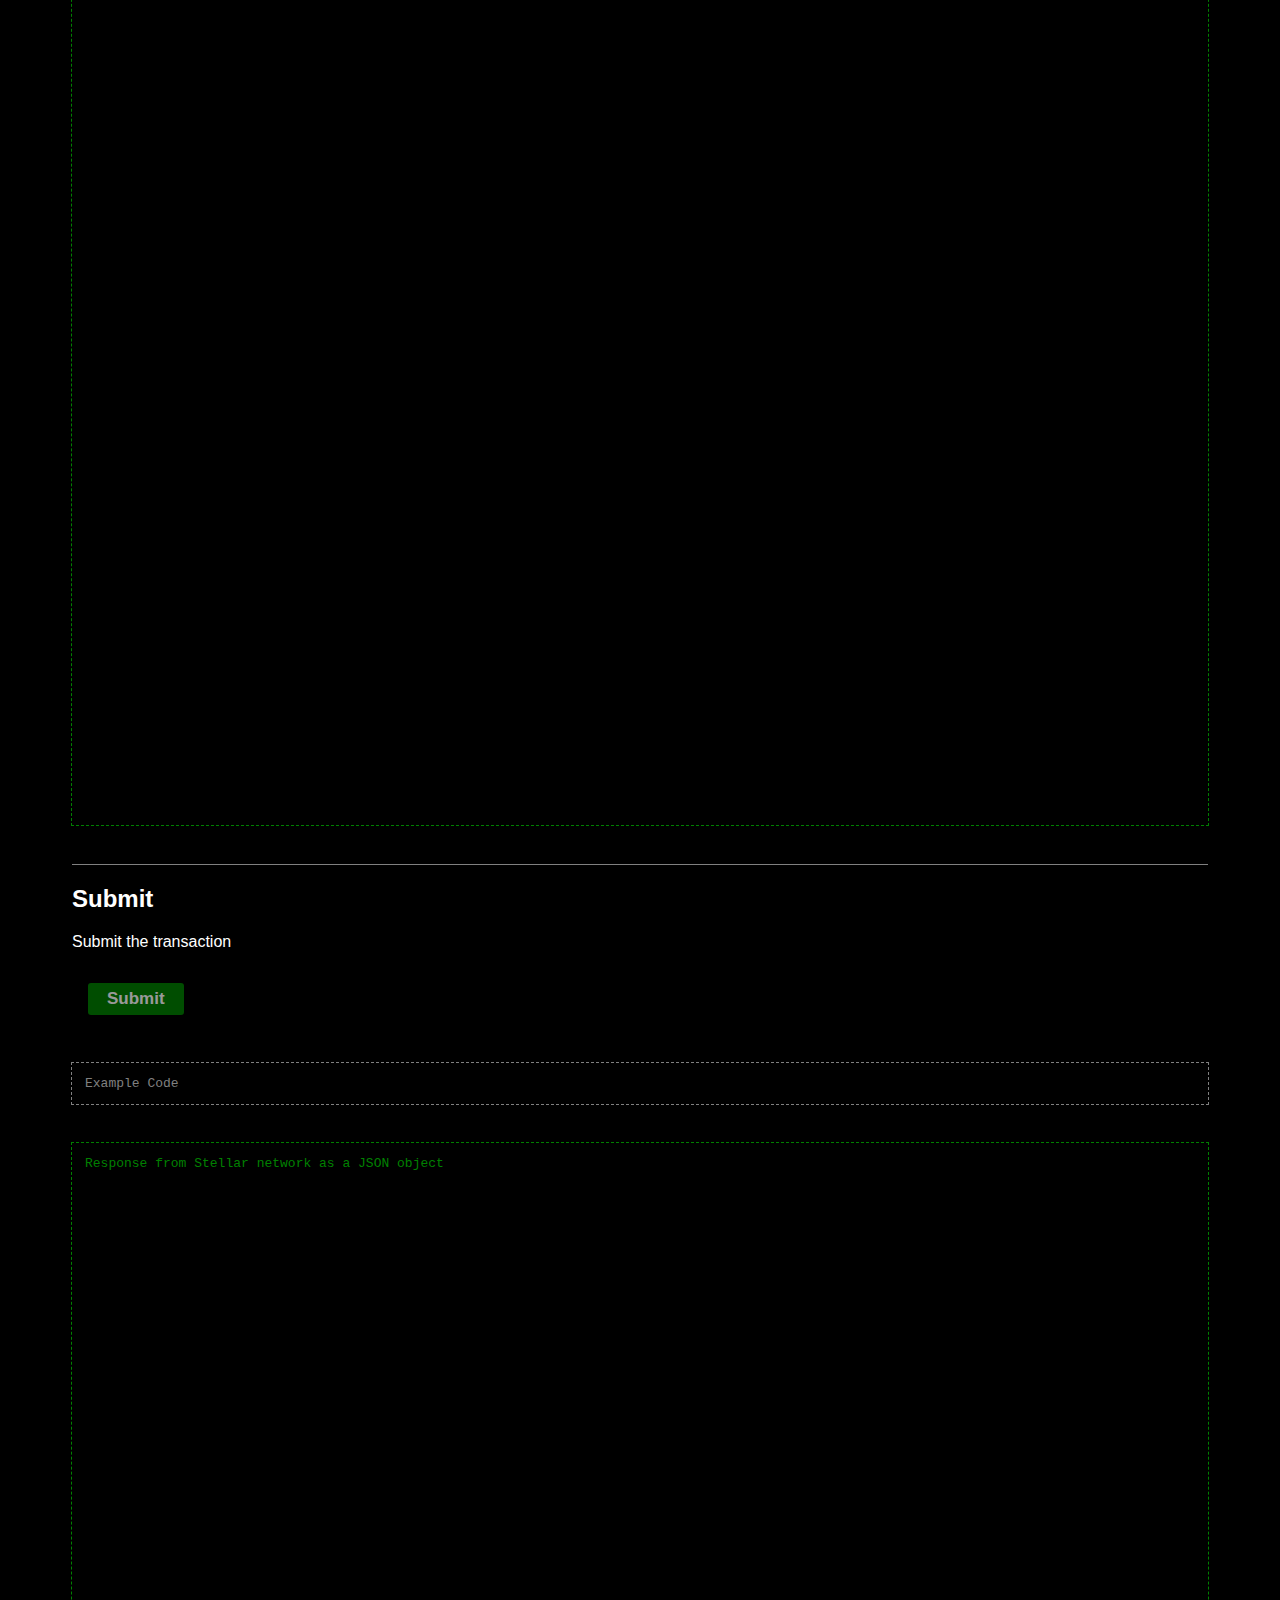
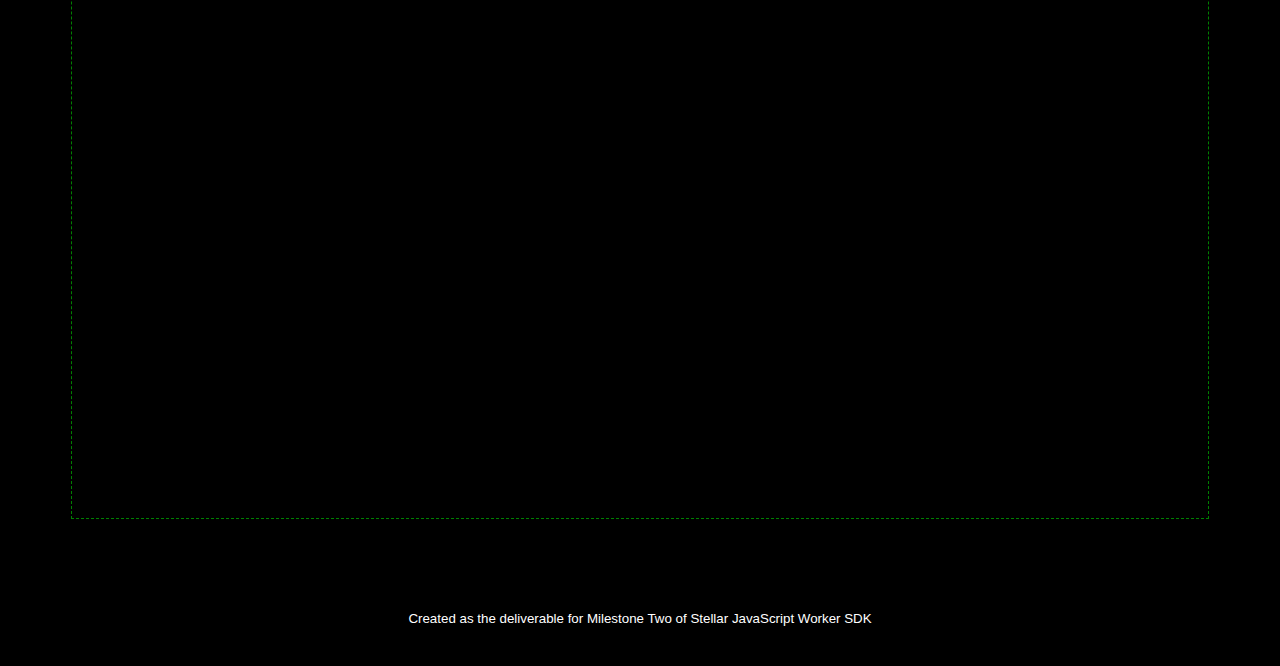
==== commit c06caa62: "building" ====
--- a/demos/horizon-send.html
+++ b/demos/horizon-send.html
@@ -23,8 +23,10 @@
 
         const transactionObjects = {}
 
-        const buildSection = document.getElementById('build'), operationsFieldset = buildSection.querySelector('fieldset[name="operations"]'),
+        const buildSection = document.getElementById('build'), signSection = document.getElementById('sign'),
+            operationsFieldset = buildSection.querySelector('fieldset[name="operations"]'),
             buildButton = buildSection.querySelector('button.get-result'),
+            signButton = signSection.querySelector('button.get-result'),
             addOperationButton = buildSection.querySelector('button[name="add-operation"]'),
             operationTypes = {
                 CREATE_ACCOUNT: { destination: 'string', startingBalance: 'number' },
@@ -190,19 +192,53 @@
 
             const transactionSignaturePayloadInstance = new horizon.utils.xdr.types.stellar.TransactionSignaturePayload(signaturePayloadSource)
 
+            transactionObjects.signaturePayloadInstance = transactionSignaturePayloadInstance
+
             signaturePayloadJsonResult.textContent = JSON.stringify(transactionSignaturePayloadInstance, null, 4)
 
             signaturePayloadXdrResult.textContent = transactionSignaturePayloadInstance.toString()
 
-            console.log('line 197', transactionSignaturePayloadInstance)
-
-
-
         })
 
+        signButton.addEventListener('click', async event => {
+            const privateKey = event.target.closest('form').querySelector('input').value
+            if (!privateKey) return
+
+            const payloadHash = await horizon.utils.hashSignaturePayload(transactionObjects.signaturePayloadInstance)
+
+            console.log('line 209', privateKey, transactionObjects.signaturePayloadInstance)
+            console.log('line 210', payloadHash)
+
+            const signature = Array.from(await horizon.utils.signSignaturePayload(payloadHash, privateKey))
+
+            const signatureDecorated = { hint: transactionObjects.signaturePayloadInstance.value.taggedTransaction.tx.sourceAccount.ed25519.slice(-4), signature }
+
+            console.log('line 216', signatureDecorated)
+
+            const transactionEnvelope = { type: 'ENVELOPE_TYPE_TX', v1: { signatures: [signatureDecorated], tx: transactionObjects.signaturePayloadInstance.value.taggedTransaction.tx } }
+
+            await horizon.utils.xdr.factory('https://raw.githubusercontent.com/stellar/stellar-xdr/curr/Stellar-transaction.x', 'TransactionEnvelope', { namespace: 'stellar' })
+
+            const transactionEnvelopeInstance = new horizon.utils.xdr.types.stellar.TransactionEnvelope(transactionEnvelope)
+
+            console.log('line 224', transactionEnvelopeInstance)
+
+            const envelopeJsonSection = document.getElementById('envelope-json'),
+                envelopeXdrSection = document.getElementById('envelope-xdr'),
+                envelopeJsonResult = envelopeJsonSection.querySelector('.result'),
+                envelopeXdrResult = envelopeXdrSection.querySelector('.result')
+
+            envelopeJsonResult.textContent = JSON.stringify(transactionEnvelopeInstance, null, 4)
+
+            envelopeXdrResult.textContent = transactionEnvelopeInstance.toString()
+
+
+
+        })
+
 
         window.horizon = horizon
-        console.log('line 205', horizon)
+        console.log('line 241', horizon)
         // test account on test netwwork: GA5VCCBNG4SIEST6HYIW2F3KKZRHA4UZZ2XFSMZ4VRQ4MCBRHSQRRIPE
 
     </script>
@@ -343,7 +379,8 @@
             <form>
                 <label>
                     <strong>Private Key</strong>
-                    <input name="private_key" placeholder="Source Account private key. Not sent to any server! ">
+                    <input name="private_key" placeholder="Source Account private key. Not sent to any server! "
+                        value="SBBVL33C4M4YF2B5CUKFC2LDVRXVPOVHFYVIA5D5XLY6LSTSUVIDJDEU">
                 </label>
                 <button type="button" class="get-result">Sign</button>
             </form>
@@ -355,7 +392,7 @@
             <code class="example">Example Code</code>
             <pre class="result">Signed TransactionEnvelope as a JSON object</pre>
         </section>
-        <section id="envelope">
+        <section id="envelope-xdr">
             <h2>Transaction Envelope as an XDR string</h2>
             <p>View the signed transaction envelope in XDR format</p>
             <code class="example">Example Code</code>
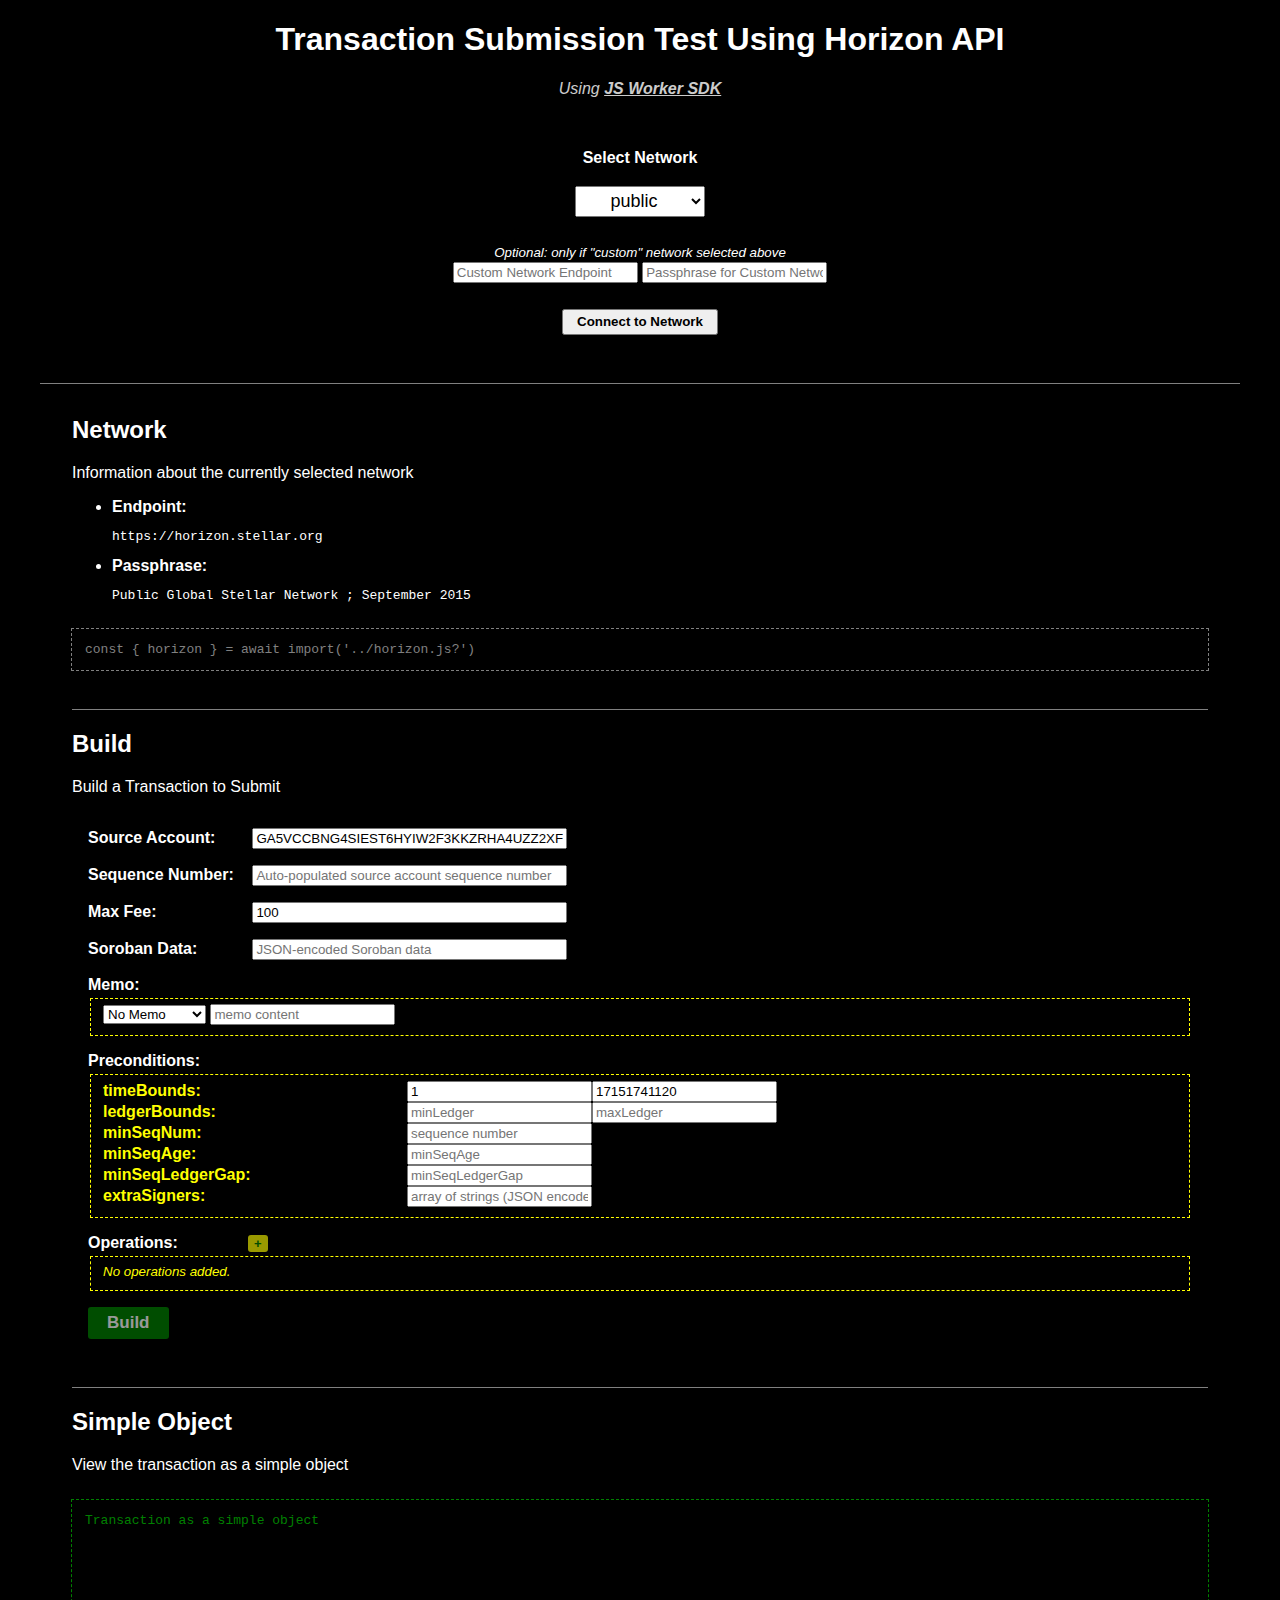
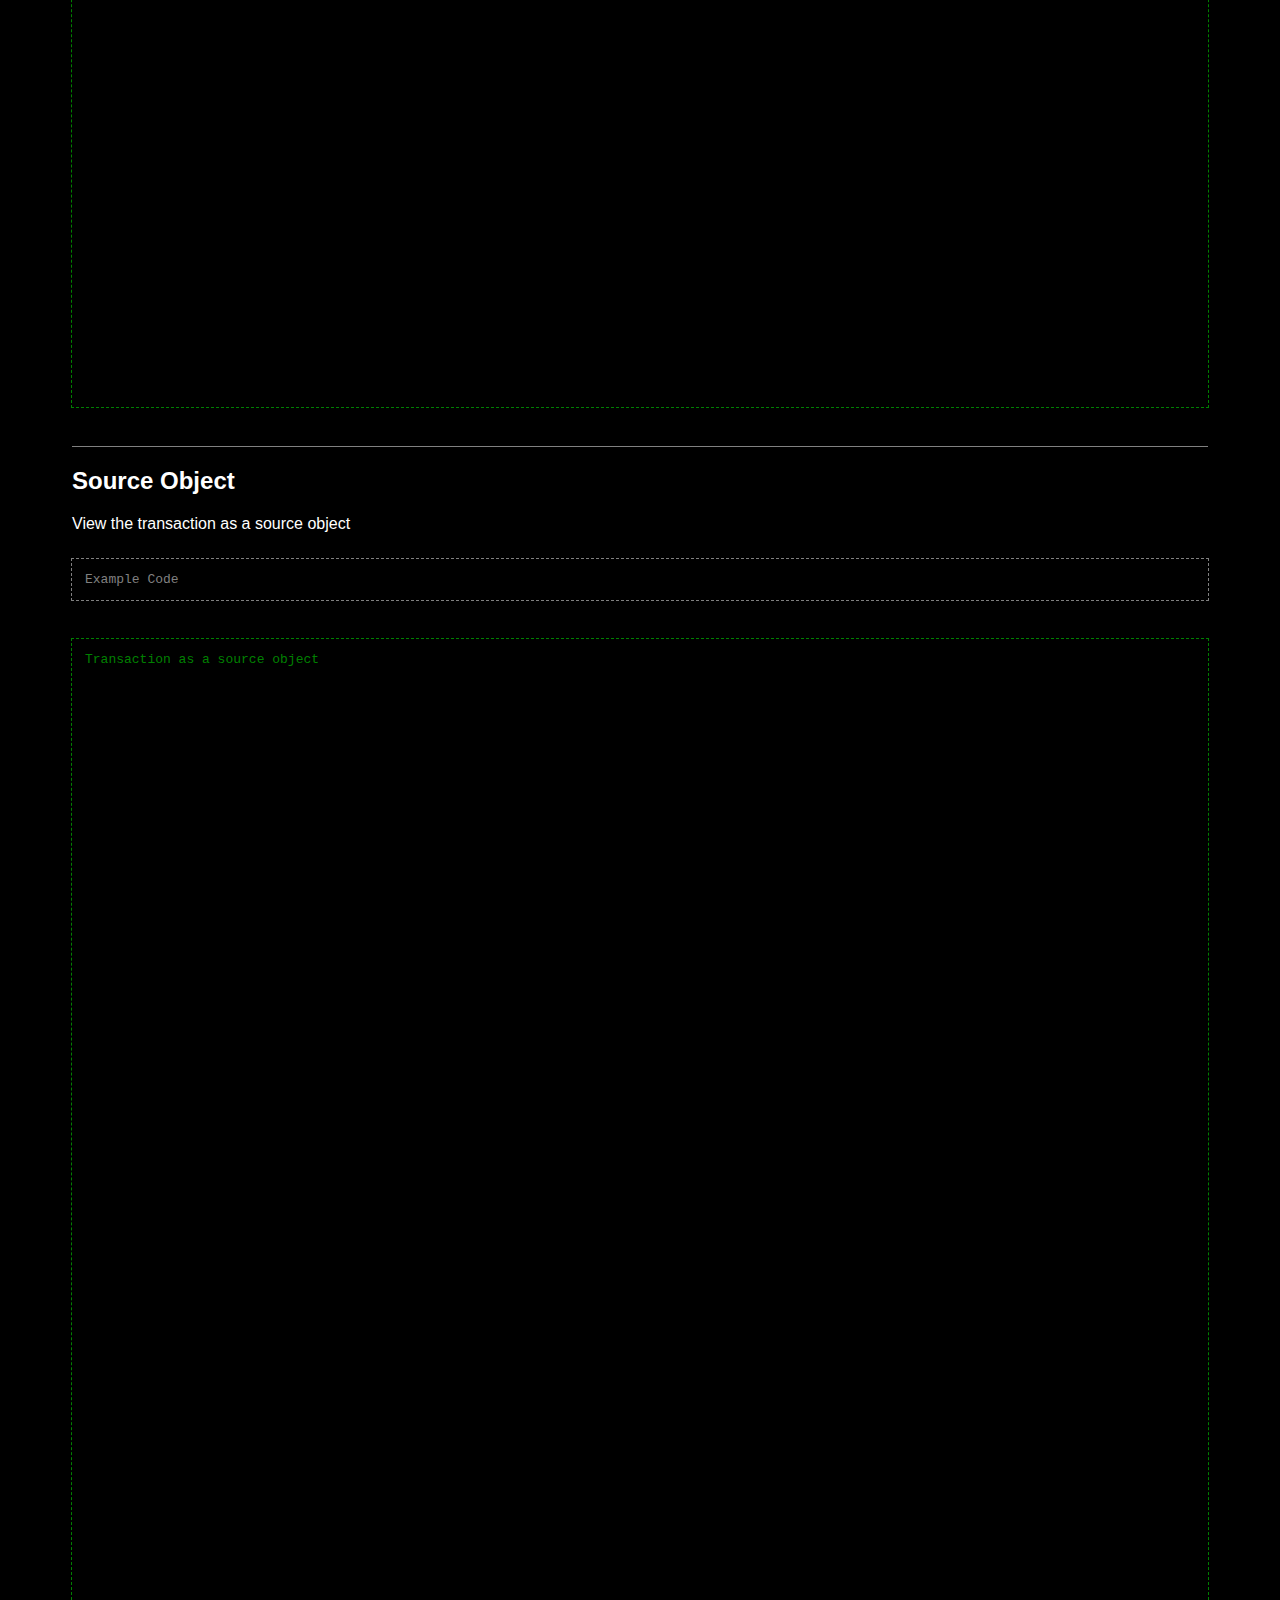
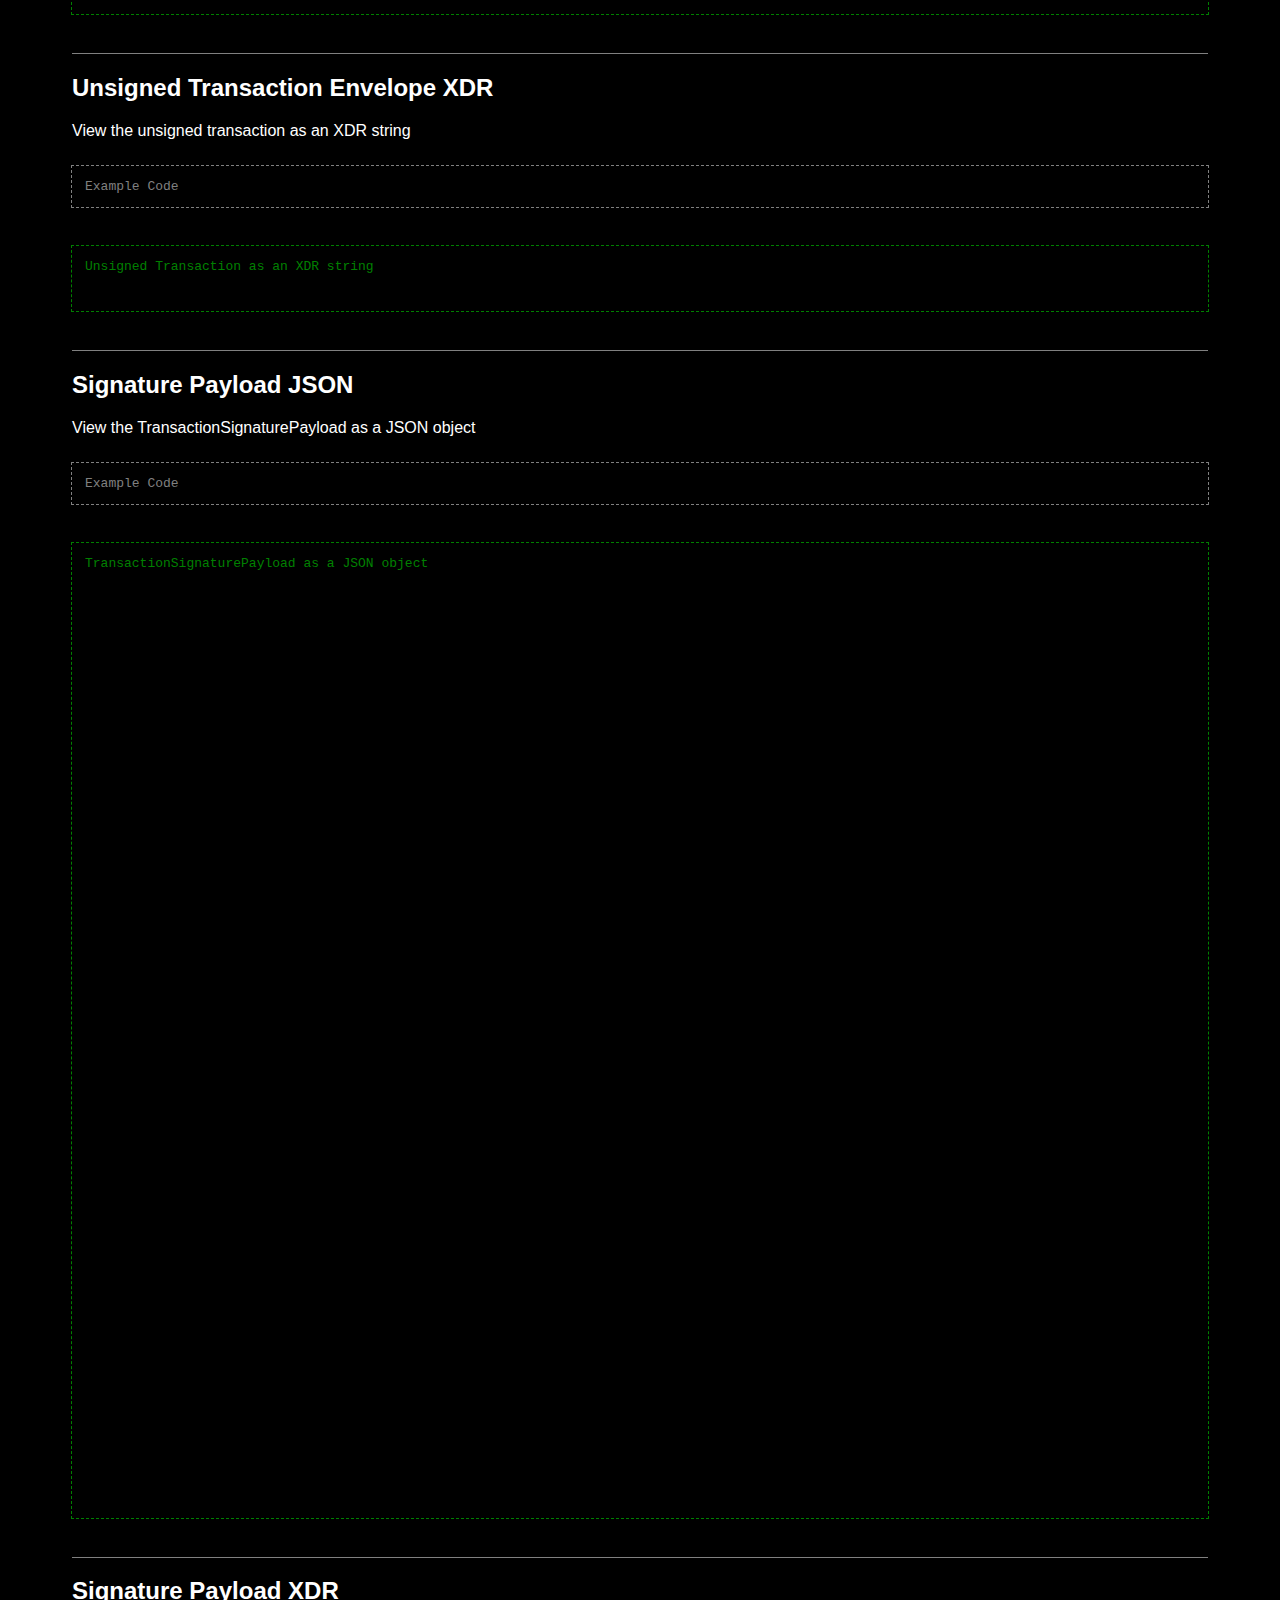
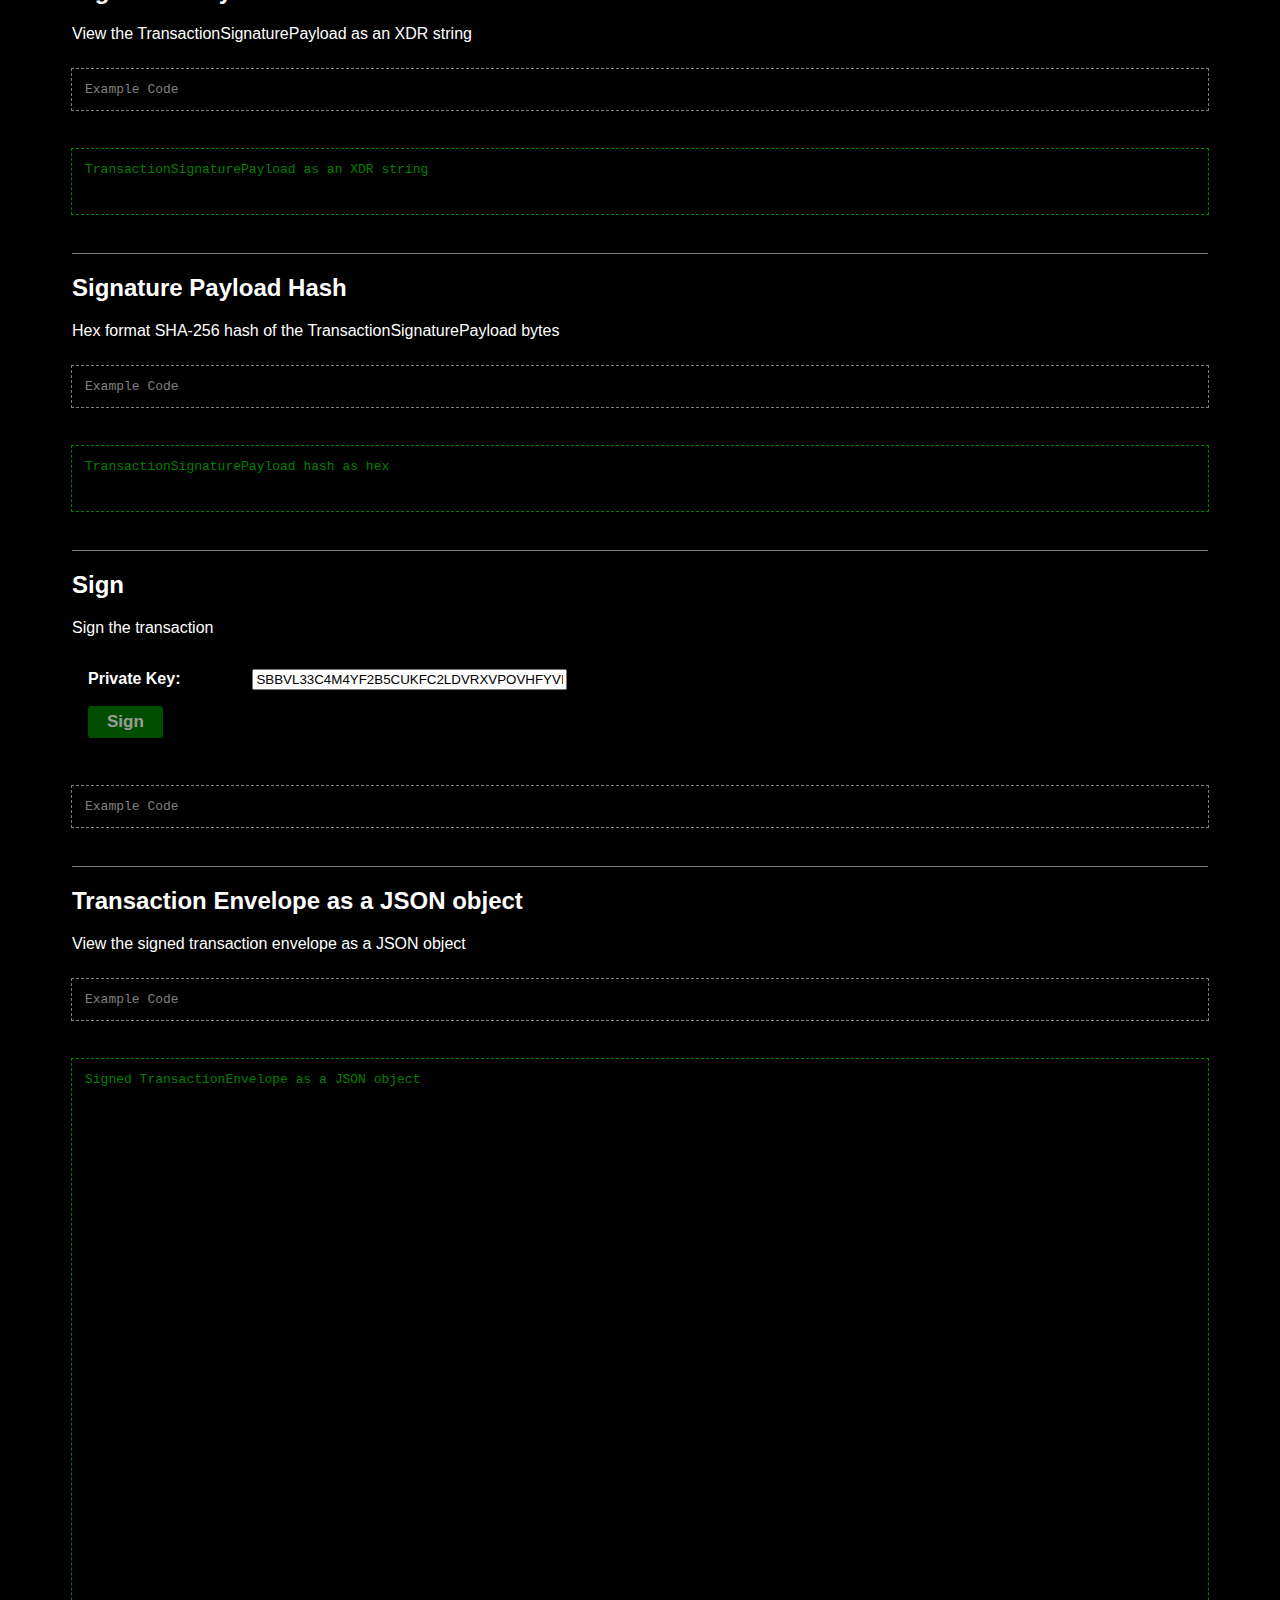
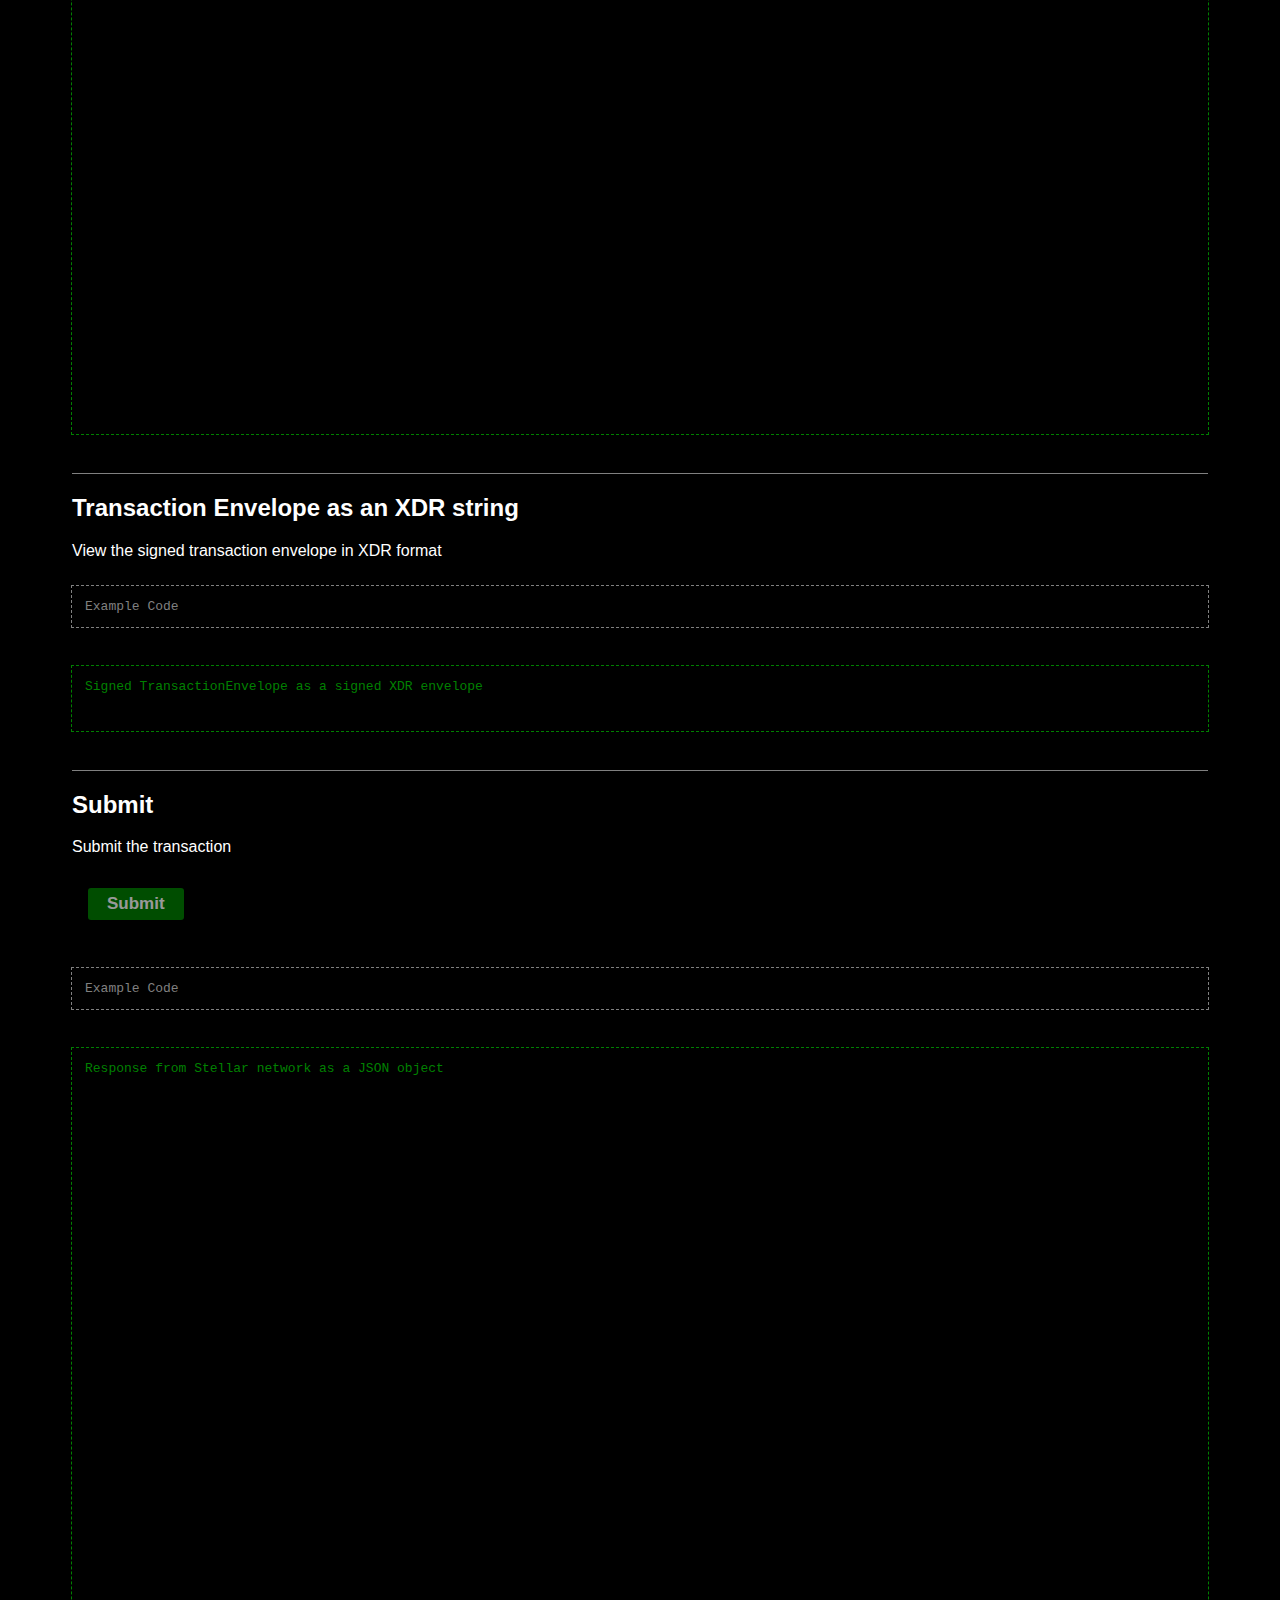
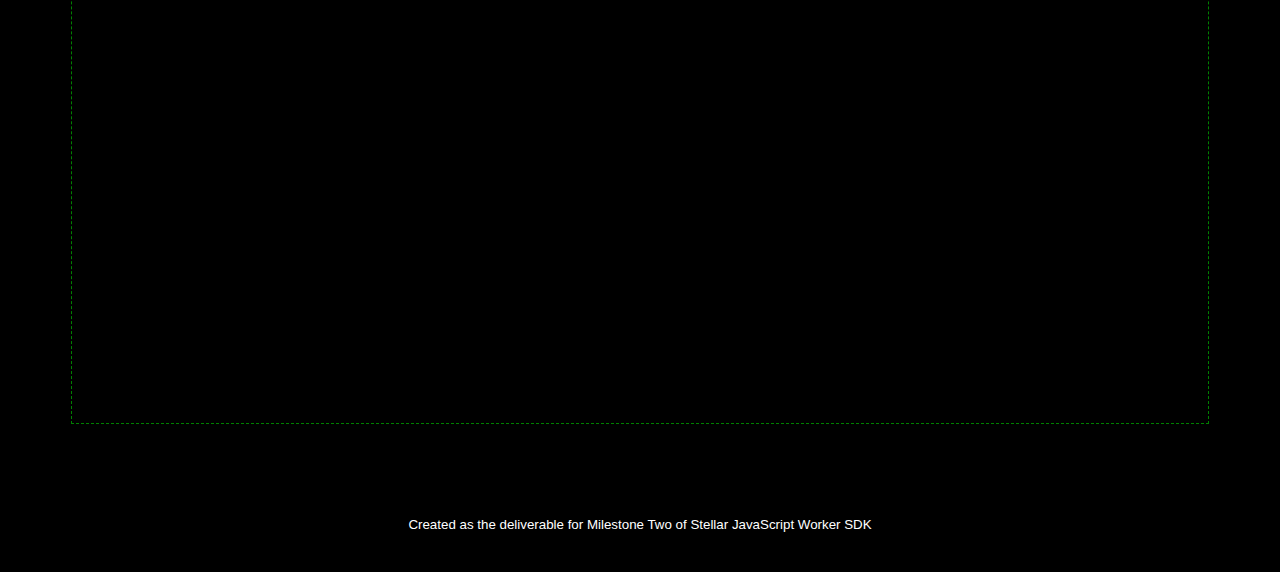
==== commit 5c2b545b: "building" ====
--- a/demos/horizon-send.html
+++ b/demos/horizon-send.html
@@ -24,9 +24,11 @@
         const transactionObjects = {}
 
         const buildSection = document.getElementById('build'), signSection = document.getElementById('sign'),
+            submitSection = document.getElementById('submit'),
             operationsFieldset = buildSection.querySelector('fieldset[name="operations"]'),
             buildButton = buildSection.querySelector('button.get-result'),
             signButton = signSection.querySelector('button.get-result'),
+            submitButton = submitSection.querySelector('button.get-result'),
             addOperationButton = buildSection.querySelector('button[name="add-operation"]'),
             operationTypes = {
                 CREATE_ACCOUNT: { destination: 'string', startingBalance: 'number' },
@@ -64,7 +66,7 @@
                 .map(t => ('<option value="' + t + '">' + t + '</option>')).join('')}</select>`
         const sourceAccountField = buildSection.querySelector('[name="source_account"]'),
             sourceAccountSequenceField = buildSection.querySelector('[name="source_account_sequence"]'),
-            fetchSequenceNumber = async () => sourceAccountSequenceField.value = sourceAccountField.value ? (await horizon.get.accounts(sourceAccountField.value)).sequence : ''
+            fetchSequenceNumber = async () => sourceAccountSequenceField.value = sourceAccountField.value ? parseInt((await horizon.get.accounts(sourceAccountField.value)).sequence) + 1 : ''
         sourceAccountField.addEventListener('change', event => fetchSequenceNumber())
         if (sourceAccountField.value) fetchSequenceNumber()
 
@@ -180,8 +182,26 @@
 
             sourceTransactionResult.textContent = JSON.stringify(transactionInstance, null, 4)
 
+
+            const transactionEnvelopeXdrSection = document.getElementById('transaction-xdr'),
+                transactionEnvelopeXdrResult = transactionEnvelopeXdrSection.querySelector('.result')
+
+            await horizon.utils.xdr.factory('https://raw.githubusercontent.com/stellar/stellar-xdr/curr/Stellar-transaction.x', 'TransactionEnvelope', { namespace: 'stellar' })
+
+            const transactionEnvelopeInstance = new horizon.utils.xdr.types.stellar.TransactionEnvelope({
+                type: 'ENVELOPE_TYPE_TX',
+                v1: {
+                    signatures: [],
+                    tx: transactionObjects.source
+                }
+            })
+
+            console.log('line 199', transactionEnvelopeInstance)
+
+            transactionEnvelopeXdrResult.textContent = transactionEnvelopeInstance.toString()
+
+
             await horizon.utils.xdr.factory('https://raw.githubusercontent.com/stellar/stellar-xdr/curr/Stellar-transaction.x', 'TransactionSignaturePayload', { namespace: 'stellar' })
-
 
             const signaturePayloadJsonSection = document.getElementById('signature-payload-json'),
                 signaturePayloadXdrSection = document.getElementById('signature-payload-xdr'),
@@ -198,22 +218,33 @@
 
             signaturePayloadXdrResult.textContent = transactionSignaturePayloadInstance.toString()
 
+            const signaturePayloadHashSection = document.getElementById('signature-payload-hash'),
+                signaturePayloadHashResult = signaturePayloadHashSection.querySelector('.result')
+
+            const signaturePayloadHash = await horizon.utils.hashSignaturePayload(transactionSignaturePayloadInstance)
+
+            console.log('line 226', signaturePayloadHash)
+
+            signaturePayloadHashResult.textContent = horizon.utils.bytesToHex(signaturePayloadHash)
+
+            transactionObjects.signaturePayloadHash = signaturePayloadHash
+
         })
 
         signButton.addEventListener('click', async event => {
             const privateKey = event.target.closest('form').querySelector('input').value
             if (!privateKey) return
 
-            const payloadHash = await horizon.utils.hashSignaturePayload(transactionObjects.signaturePayloadInstance)
-
-            console.log('line 209', privateKey, transactionObjects.signaturePayloadInstance)
-            console.log('line 210', payloadHash)
-
-            const signature = Array.from(await horizon.utils.signSignaturePayload(payloadHash, privateKey))
+            const { signaturePayloadHash } = transactionObjects
+
+            console.log('line 240', privateKey, transactionObjects.signaturePayloadInstance)
+            console.log('line 241', signaturePayloadHash)
+
+            const signature = Array.from(await horizon.utils.signSignaturePayload(signaturePayloadHash, privateKey))
 
             const signatureDecorated = { hint: transactionObjects.signaturePayloadInstance.value.taggedTransaction.tx.sourceAccount.ed25519.slice(-4), signature }
 
-            console.log('line 216', signatureDecorated)
+            console.log('line 247', signatureDecorated)
 
             const transactionEnvelope = { type: 'ENVELOPE_TYPE_TX', v1: { signatures: [signatureDecorated], tx: transactionObjects.signaturePayloadInstance.value.taggedTransaction.tx } }
 
@@ -221,24 +252,40 @@
 
             const transactionEnvelopeInstance = new horizon.utils.xdr.types.stellar.TransactionEnvelope(transactionEnvelope)
 
-            console.log('line 224', transactionEnvelopeInstance)
+            console.log('line 255', transactionEnvelopeInstance)
 
             const envelopeJsonSection = document.getElementById('envelope-json'),
                 envelopeXdrSection = document.getElementById('envelope-xdr'),
                 envelopeJsonResult = envelopeJsonSection.querySelector('.result'),
                 envelopeXdrResult = envelopeXdrSection.querySelector('.result')
 
-            envelopeJsonResult.textContent = JSON.stringify(transactionEnvelopeInstance, null, 4)
+
+            const transactionEnvelopePlainObject = JSON.parse(JSON.stringify(transactionEnvelopeInstance))
+            transactionEnvelopePlainObject.v1.signatures[0].signature = btoa(String.fromCharCode.apply(null, transactionEnvelopePlainObject.v1.signatures[0].signature))
+
+            // envelopeJsonResult.textContent = JSON.stringify(transactionEnvelopeInstance, null, 4)
+            envelopeJsonResult.textContent = JSON.stringify(transactionEnvelopePlainObject, null, 4)
 
             envelopeXdrResult.textContent = transactionEnvelopeInstance.toString()
 
-
+            transactionObjects.transactionEnvelope = transactionEnvelopeInstance
 
         })
 
+        submitButton.addEventListener('click', async event => {
+            const { transactionEnvelope } = transactionObjects
+
+            const stellarResponse = await fetch(`${horizon.network.endpoint}/transactions?tx=${encodeURIComponent(transactionEnvelope.toString())}`, { method: 'POST', headers: { Accept: "application/json" } })
+
+            console.log('line 246', transactionEnvelope)
+
+            console.log('line 248', stellarResponse)
+
+
+        })
 
         window.horizon = horizon
-        console.log('line 241', horizon)
+        console.log('line 254', horizon)
         // test account on test netwwork: GA5VCCBNG4SIEST6HYIW2F3KKZRHA4UZZ2XFSMZ4VRQ4MCBRHSQRRIPE
 
     </script>
@@ -320,8 +367,8 @@
                     <strong>Preconditions</strong>
                     <fieldset name="preconditions">
                         <div name="timeBounds">
-                            <strong>timeBounds</strong><input name="minTime" placeholder="minTime"><input name="maxTime"
-                                placeholder="maxTime">
+                            <strong>timeBounds</strong><input name="minTime" placeholder="minTime" value="1"><input
+                                name="maxTime" placeholder="maxTime" value="17151741120">
                         </div>
                         <div name="ledgerBounds">
                             <strong>ledgerBounds</strong><input name="minLedger" type="number"
@@ -353,7 +400,7 @@
             <h2>Simple Object</h2>
             <p>View the transaction as a simple object</p>
             <!-- <code class="example">Example Code</code> -->
-            <pre class="result">Transaction as a simple object</pre>
+            <pre class="result" style="height: 37em;">Transaction as a simple object</pre>
         </section>
         <section id="source-transaction">
             <h2>Source Object</h2>
@@ -361,6 +408,12 @@
             <code class="example">Example Code</code>
             <pre class="result">Transaction as a source object</pre>
         </section>
+        <section id="transaction-xdr">
+            <h2>Unsigned Transaction Envelope XDR</h2>
+            <p>View the unsigned transaction as an XDR string</p>
+            <code class="example">Example Code</code>
+            <pre class="result" style="height: 3em;">Unsigned Transaction as an XDR string</pre>
+        </section>
         <section id="signature-payload-json">
             <h2>Signature Payload JSON</h2>
             <p>View the TransactionSignaturePayload as a JSON object</p>
@@ -371,7 +424,13 @@
             <h2>Signature Payload XDR</h2>
             <p>View the TransactionSignaturePayload as an XDR string</p>
             <code class="example">Example Code</code>
-            <pre class="result">TransactionSignaturePayload as an XDR string</pre>
+            <pre class="result" style="height: 3em;">TransactionSignaturePayload as an XDR string</pre>
+        </section>
+        <section id="signature-payload-hash">
+            <h2>Signature Payload Hash</h2>
+            <p>Hex format SHA-256 hash of the TransactionSignaturePayload bytes</p>
+            <code class="example">Example Code</code>
+            <pre class="result" style="height: 3em;">TransactionSignaturePayload hash as hex</pre>
         </section>
         <section id="sign">
             <h2>Sign</h2>
@@ -396,7 +455,7 @@
             <h2>Transaction Envelope as an XDR string</h2>
             <p>View the signed transaction envelope in XDR format</p>
             <code class="example">Example Code</code>
-            <pre class="result">Signed TransactionEnvelope as a signed XDR envelope</pre>
+            <pre class="result" style="height: 3em;">Signed TransactionEnvelope as a signed XDR envelope</pre>
         </section>
         <section id="submit">
             <h2>Submit</h2>
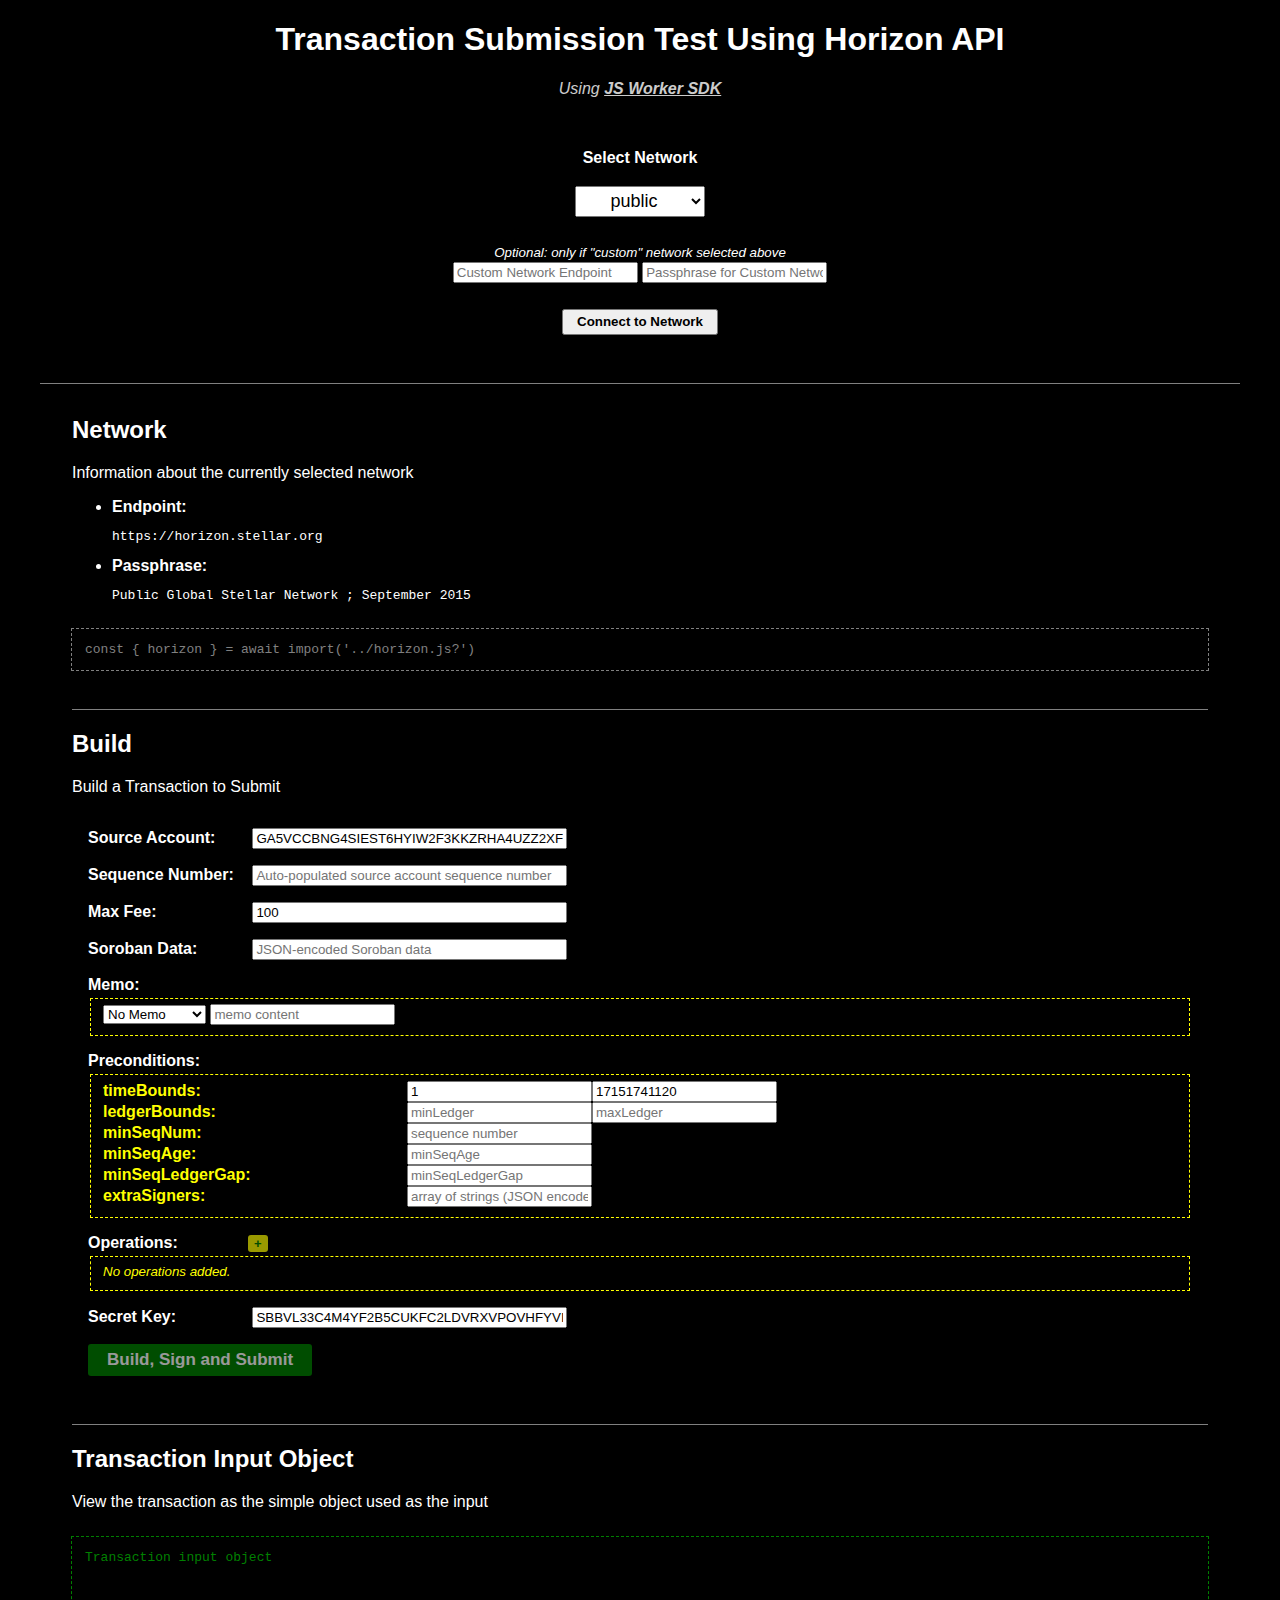
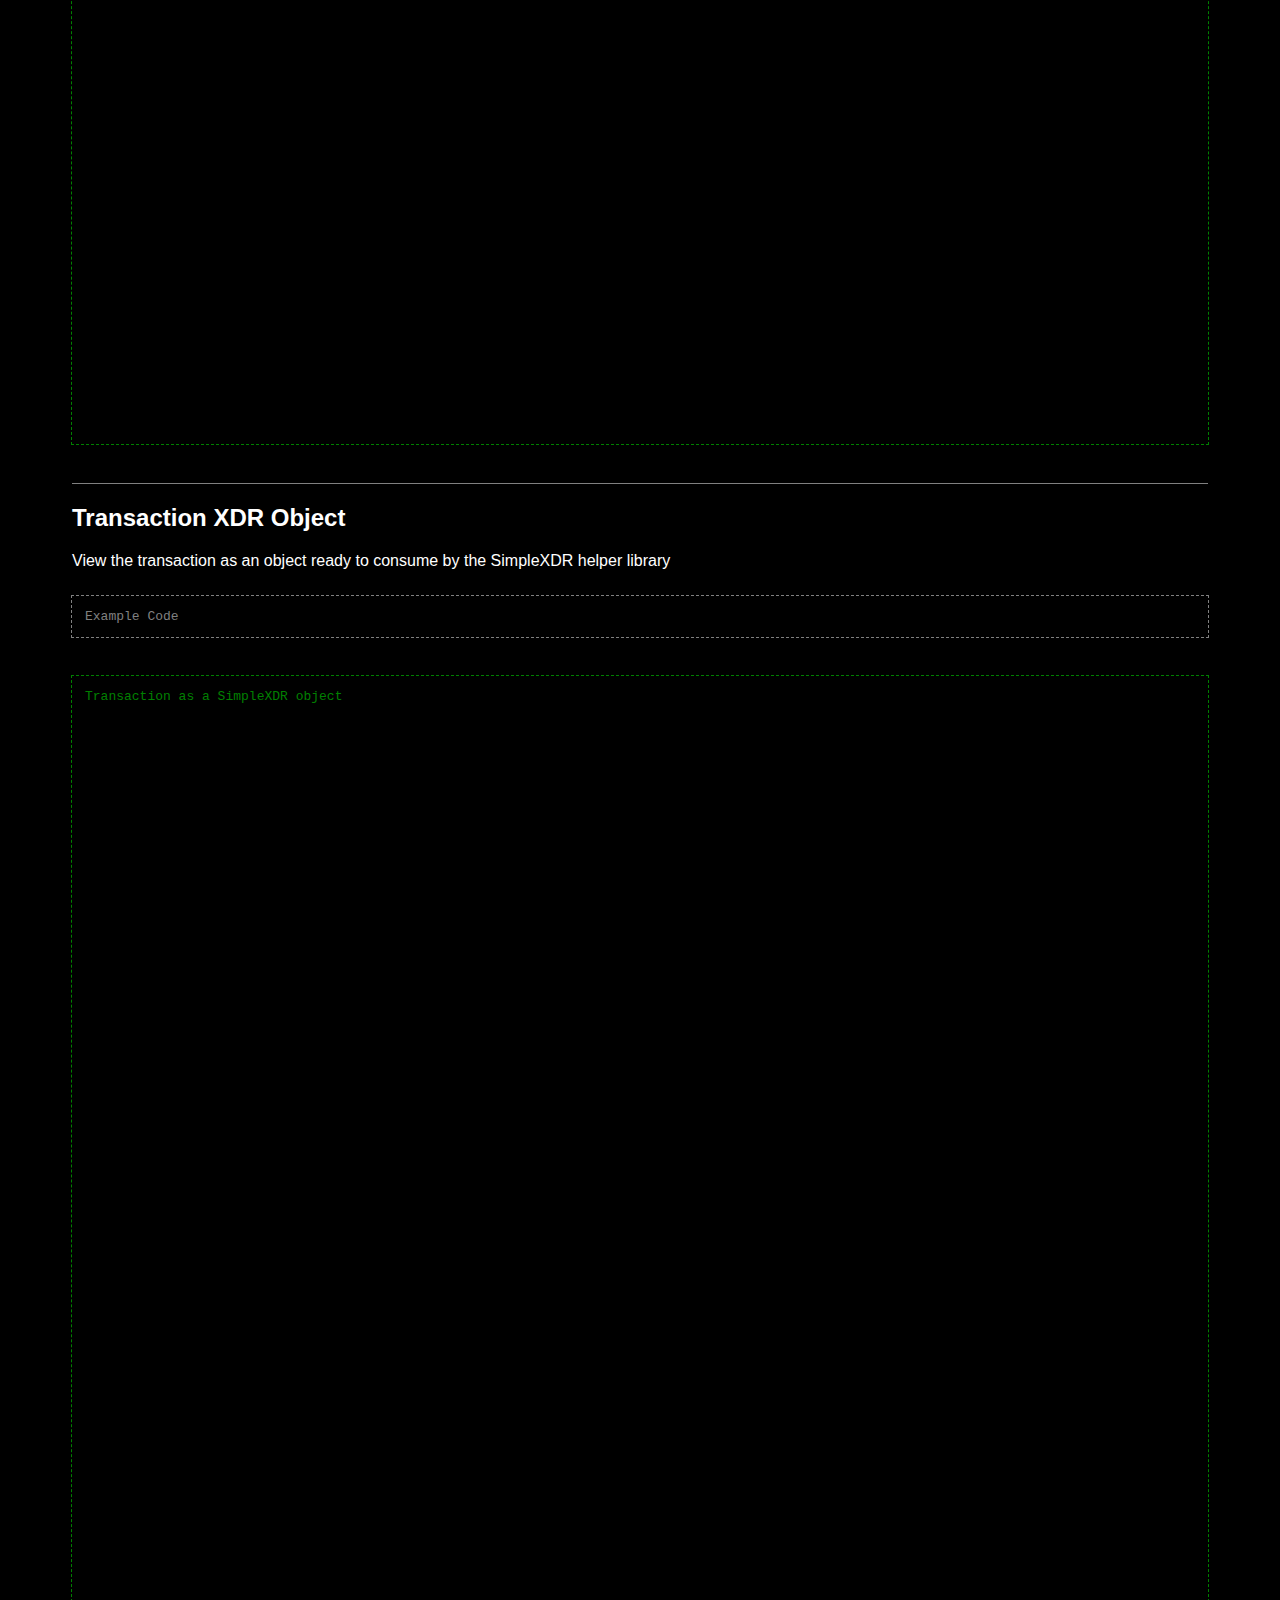
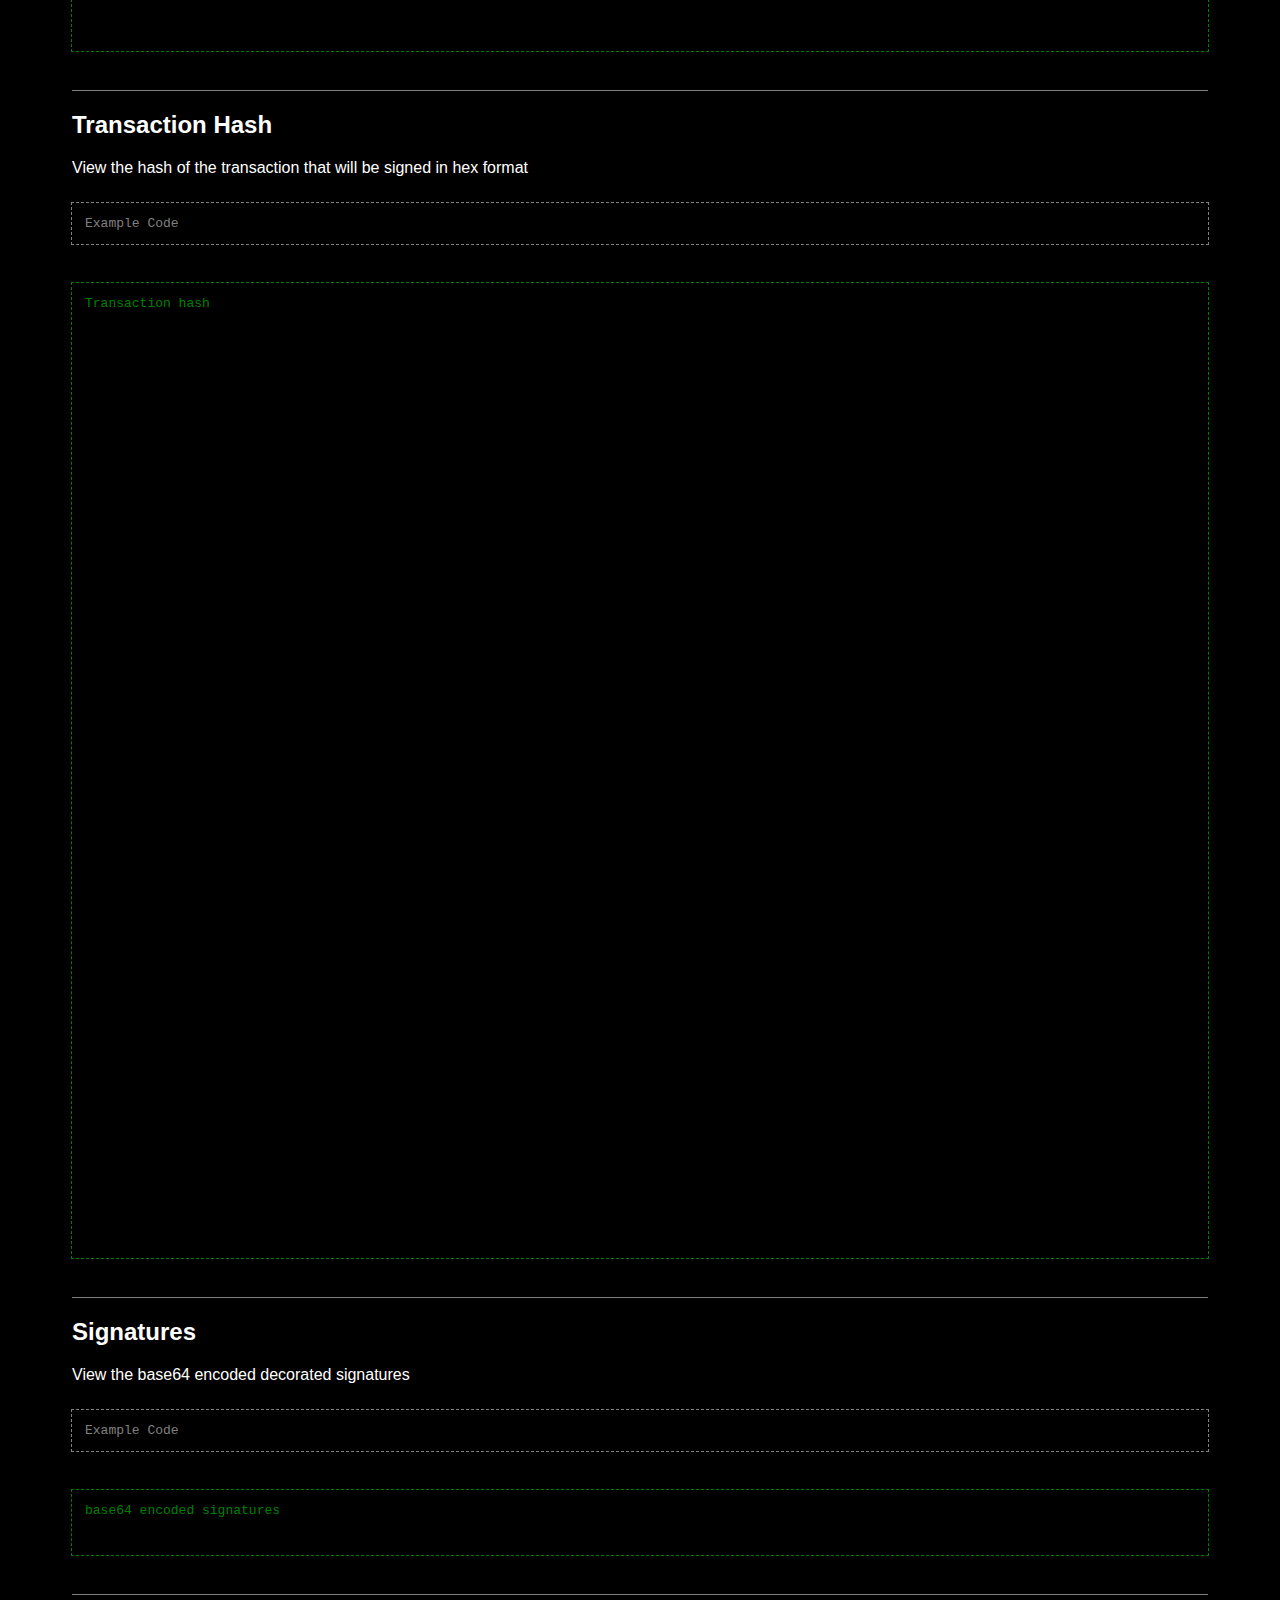
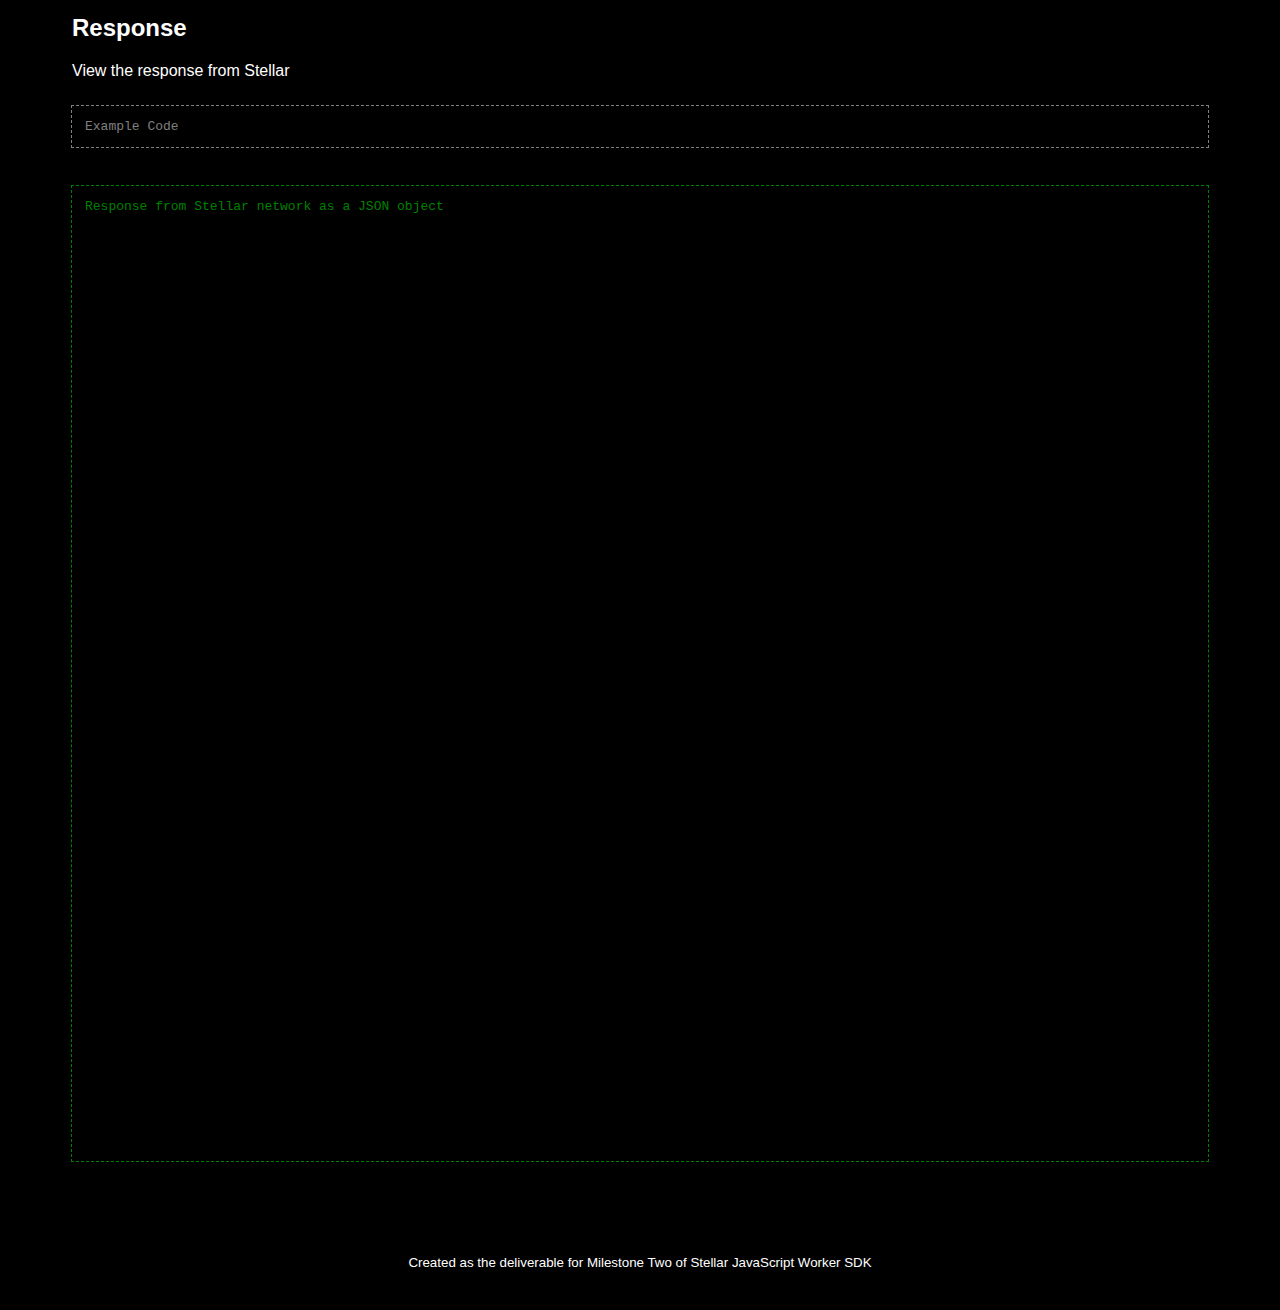
==== commit 871d67b8: "building" ====
--- a/demos/horizon-send.html
+++ b/demos/horizon-send.html
@@ -64,7 +64,7 @@
             },
             operationTypeSelect = `<select name="type"><option value="">Select Operation Type</option>${Object.keys(operationTypes)
                 .map(t => ('<option value="' + t + '">' + t + '</option>')).join('')}</select>`
-        const sourceAccountField = buildSection.querySelector('[name="source_account"]'),
+        const sourceAccountField = buildSection.querySelector('[name="source_account"]'), secretKeyField = buildSection.querySelector('[name="secret_key"]'),
             sourceAccountSequenceField = buildSection.querySelector('[name="source_account_sequence"]'),
             fetchSequenceNumber = async () => sourceAccountSequenceField.value = sourceAccountField.value ? parseInt((await horizon.get.accounts(sourceAccountField.value)).sequence) + 1 : ''
         sourceAccountField.addEventListener('change', event => fetchSequenceNumber())
@@ -171,121 +171,25 @@
             }
             simpleTransactionResult.textContent = JSON.stringify(transactionObjects.simple, null, 4)
 
-            await horizon.utils._install('send')
-
-            transactionObjects.source = await horizon.utils.createTransactionSourceObject(transactionObjects.simple)
-
-            await horizon.utils._install('xdr', 'xdr')
-            await horizon.utils.xdr.factory('https://raw.githubusercontent.com/stellar/stellar-xdr/curr/Stellar-transaction.x', 'Transaction', { namespace: 'stellar' })
-
-            const transactionInstance = new horizon.utils.xdr.types.stellar.Transaction(transactionObjects.source)
-
-            sourceTransactionResult.textContent = JSON.stringify(transactionInstance, null, 4)
-
-
-            const transactionEnvelopeXdrSection = document.getElementById('transaction-xdr'),
-                transactionEnvelopeXdrResult = transactionEnvelopeXdrSection.querySelector('.result')
-
-            await horizon.utils.xdr.factory('https://raw.githubusercontent.com/stellar/stellar-xdr/curr/Stellar-transaction.x', 'TransactionEnvelope', { namespace: 'stellar' })
-
-            const transactionEnvelopeInstance = new horizon.utils.xdr.types.stellar.TransactionEnvelope({
-                type: 'ENVELOPE_TYPE_TX',
-                v1: {
-                    signatures: [],
-                    tx: transactionObjects.source
+            // const { response, tx, hash, signatures } = await horizon.submit(transactionObjects.simple, { [sourceAccountField.value]: secretKeyField.value })
+
+            for await (const emitted of horizon.submit(transactionObjects.simple, { [sourceAccountField.value]: secretKeyField.value })) {
+                for (const id in emitted) {
+                    switch (id) {
+
+                    }
                 }
-            })
-
-            console.log('line 199', transactionEnvelopeInstance)
-
-            transactionEnvelopeXdrResult.textContent = transactionEnvelopeInstance.toString()
-
-
-            await horizon.utils.xdr.factory('https://raw.githubusercontent.com/stellar/stellar-xdr/curr/Stellar-transaction.x', 'TransactionSignaturePayload', { namespace: 'stellar' })
-
-            const signaturePayloadJsonSection = document.getElementById('signature-payload-json'),
-                signaturePayloadXdrSection = document.getElementById('signature-payload-xdr'),
-                signaturePayloadJsonResult = signaturePayloadJsonSection.querySelector('.result'),
-                signaturePayloadXdrResult = signaturePayloadXdrSection.querySelector('.result')
-
-            const signaturePayloadSource = await horizon.utils.wrapAsSignaturePayload(transactionInstance.value, horizon.network)
-
-            const transactionSignaturePayloadInstance = new horizon.utils.xdr.types.stellar.TransactionSignaturePayload(signaturePayloadSource)
-
-            transactionObjects.signaturePayloadInstance = transactionSignaturePayloadInstance
-
-            signaturePayloadJsonResult.textContent = JSON.stringify(transactionSignaturePayloadInstance, null, 4)
-
-            signaturePayloadXdrResult.textContent = transactionSignaturePayloadInstance.toString()
-
-            const signaturePayloadHashSection = document.getElementById('signature-payload-hash'),
-                signaturePayloadHashResult = signaturePayloadHashSection.querySelector('.result')
-
-            const signaturePayloadHash = await horizon.utils.hashSignaturePayload(transactionSignaturePayloadInstance)
-
-            console.log('line 226', signaturePayloadHash)
-
-            signaturePayloadHashResult.textContent = horizon.utils.bytesToHex(signaturePayloadHash)
-
-            transactionObjects.signaturePayloadHash = signaturePayloadHash
+
+                console.log('line 179', emitted)
+            }
+
 
         })
 
-        signButton.addEventListener('click', async event => {
-            const privateKey = event.target.closest('form').querySelector('input').value
-            if (!privateKey) return
-
-            const { signaturePayloadHash } = transactionObjects
-
-            console.log('line 240', privateKey, transactionObjects.signaturePayloadInstance)
-            console.log('line 241', signaturePayloadHash)
-
-            const signature = Array.from(await horizon.utils.signSignaturePayload(signaturePayloadHash, privateKey))
-
-            const signatureDecorated = { hint: transactionObjects.signaturePayloadInstance.value.taggedTransaction.tx.sourceAccount.ed25519.slice(-4), signature }
-
-            console.log('line 247', signatureDecorated)
-
-            const transactionEnvelope = { type: 'ENVELOPE_TYPE_TX', v1: { signatures: [signatureDecorated], tx: transactionObjects.signaturePayloadInstance.value.taggedTransaction.tx } }
-
-            await horizon.utils.xdr.factory('https://raw.githubusercontent.com/stellar/stellar-xdr/curr/Stellar-transaction.x', 'TransactionEnvelope', { namespace: 'stellar' })
-
-            const transactionEnvelopeInstance = new horizon.utils.xdr.types.stellar.TransactionEnvelope(transactionEnvelope)
-
-            console.log('line 255', transactionEnvelopeInstance)
-
-            const envelopeJsonSection = document.getElementById('envelope-json'),
-                envelopeXdrSection = document.getElementById('envelope-xdr'),
-                envelopeJsonResult = envelopeJsonSection.querySelector('.result'),
-                envelopeXdrResult = envelopeXdrSection.querySelector('.result')
-
-
-            const transactionEnvelopePlainObject = JSON.parse(JSON.stringify(transactionEnvelopeInstance))
-            transactionEnvelopePlainObject.v1.signatures[0].signature = btoa(String.fromCharCode.apply(null, transactionEnvelopePlainObject.v1.signatures[0].signature))
-
-            // envelopeJsonResult.textContent = JSON.stringify(transactionEnvelopeInstance, null, 4)
-            envelopeJsonResult.textContent = JSON.stringify(transactionEnvelopePlainObject, null, 4)
-
-            envelopeXdrResult.textContent = transactionEnvelopeInstance.toString()
-
-            transactionObjects.transactionEnvelope = transactionEnvelopeInstance
-
-        })
-
-        submitButton.addEventListener('click', async event => {
-            const { transactionEnvelope } = transactionObjects
-
-            const stellarResponse = await fetch(`${horizon.network.endpoint}/transactions?tx=${encodeURIComponent(transactionEnvelope.toString())}`, { method: 'POST', headers: { Accept: "application/json" } })
-
-            console.log('line 246', transactionEnvelope)
-
-            console.log('line 248', stellarResponse)
-
-
-        })
+        //     transactionEnvelopePlainObject.v1.signatures[0].signature = btoa(String.fromCharCode.apply(null, transactionEnvelopePlainObject.v1.signatures[0].signature))
 
         window.horizon = horizon
-        console.log('line 254', horizon)
+        console.log('line 186', horizon)
         // test account on test netwwork: GA5VCCBNG4SIEST6HYIW2F3KKZRHA4UZZ2XFSMZ4VRQ4MCBRHSQRRIPE
 
     </script>
@@ -391,78 +295,43 @@
                         title="click to add an operation">+</button>
                     <fieldset name="operations"><small>No operations added.</small></fieldset>
                 </label>
-                <button type="button" class="get-result">Build</button>
+                <label>
+                    <strong>Secret Key</strong>
+                    <input name="secret_key" placeholder="Source Account secret key. Not sent to any server! "
+                        value="SBBVL33C4M4YF2B5CUKFC2LDVRXVPOVHFYVIA5D5XLY6LSTSUVIDJDEU">
+                </label>
+                <button type="button" class="get-result">Build, Sign and Submit</button>
             </form>
             <!-- <code class="example">Example Code</code> -->
             <!-- <pre class="result">Transaction Object</pre> -->
         </section>
-        <section id="simple-transaction">
-            <h2>Simple Object</h2>
-            <p>View the transaction as a simple object</p>
+        <section id="transaction">
+            <h2>Transaction Input Object</h2>
+            <p>View the transaction as the simple object used as the input</p>
             <!-- <code class="example">Example Code</code> -->
-            <pre class="result" style="height: 37em;">Transaction as a simple object</pre>
-        </section>
-        <section id="source-transaction">
-            <h2>Source Object</h2>
-            <p>View the transaction as a source object</p>
-            <code class="example">Example Code</code>
-            <pre class="result">Transaction as a source object</pre>
-        </section>
-        <section id="transaction-xdr">
-            <h2>Unsigned Transaction Envelope XDR</h2>
-            <p>View the unsigned transaction as an XDR string</p>
-            <code class="example">Example Code</code>
-            <pre class="result" style="height: 3em;">Unsigned Transaction as an XDR string</pre>
-        </section>
-        <section id="signature-payload-json">
-            <h2>Signature Payload JSON</h2>
-            <p>View the TransactionSignaturePayload as a JSON object</p>
-            <code class="example">Example Code</code>
-            <pre class="result">TransactionSignaturePayload as a JSON object</pre>
-        </section>
-        <section id="signature-payload-xdr">
-            <h2>Signature Payload XDR</h2>
-            <p>View the TransactionSignaturePayload as an XDR string</p>
-            <code class="example">Example Code</code>
-            <pre class="result" style="height: 3em;">TransactionSignaturePayload as an XDR string</pre>
-        </section>
-        <section id="signature-payload-hash">
-            <h2>Signature Payload Hash</h2>
-            <p>Hex format SHA-256 hash of the TransactionSignaturePayload bytes</p>
-            <code class="example">Example Code</code>
-            <pre class="result" style="height: 3em;">TransactionSignaturePayload hash as hex</pre>
-        </section>
-        <section id="sign">
-            <h2>Sign</h2>
-            <p>Sign the transaction</p>
-            <form>
-                <label>
-                    <strong>Private Key</strong>
-                    <input name="private_key" placeholder="Source Account private key. Not sent to any server! "
-                        value="SBBVL33C4M4YF2B5CUKFC2LDVRXVPOVHFYVIA5D5XLY6LSTSUVIDJDEU">
-                </label>
-                <button type="button" class="get-result">Sign</button>
-            </form>
-            <code class="example">Example Code</code>
-        </section>
-        <section id="envelope-json">
-            <h2>Transaction Envelope as a JSON object</h2>
-            <p>View the signed transaction envelope as a JSON object</p>
-            <code class="example">Example Code</code>
-            <pre class="result">Signed TransactionEnvelope as a JSON object</pre>
-        </section>
-        <section id="envelope-xdr">
-            <h2>Transaction Envelope as an XDR string</h2>
-            <p>View the signed transaction envelope in XDR format</p>
-            <code class="example">Example Code</code>
-            <pre class="result" style="height: 3em;">Signed TransactionEnvelope as a signed XDR envelope</pre>
-        </section>
-        <section id="submit">
-            <h2>Submit</h2>
-            <p>Submit the transaction</p>
-            <form>
-                <button type="button" class="get-result">Submit</button>
-            </form>
+            <pre class="result" style="height: 37em;">Transaction input object</pre>
+        </section>
+        <section id="tx">
+            <h2>Transaction XDR Object</h2>
+            <p>View the transaction as an object ready to consume by the SimpleXDR helper library</p>
+            <code class="example">Example Code</code>
+            <pre class="result">Transaction as a SimpleXDR object</pre>
+        </section>
+        <section id="hash">
+            <h2>Transaction Hash</h2>
+            <p>View the hash of the transaction that will be signed in hex format</p>
+            <code class="example">Example Code</code>
+            <pre class="result">Transaction hash</pre>
+        </section>
+        <section id="signatures">
+            <h2>Signatures</h2>
+            <p>View the base64 encoded decorated signatures</p>
+            <code class="example">Example Code</code>
+            <pre class="result" style="height: 3em;">base64 encoded signatures</pre>
+        </section>
+        <section id="response">
+            <h2>Response</h2>
+            <p>View the response from Stellar</p>
             <code class="example">Example Code</code>
             <pre class="result">Response from Stellar network as a JSON object</pre>
         </section>
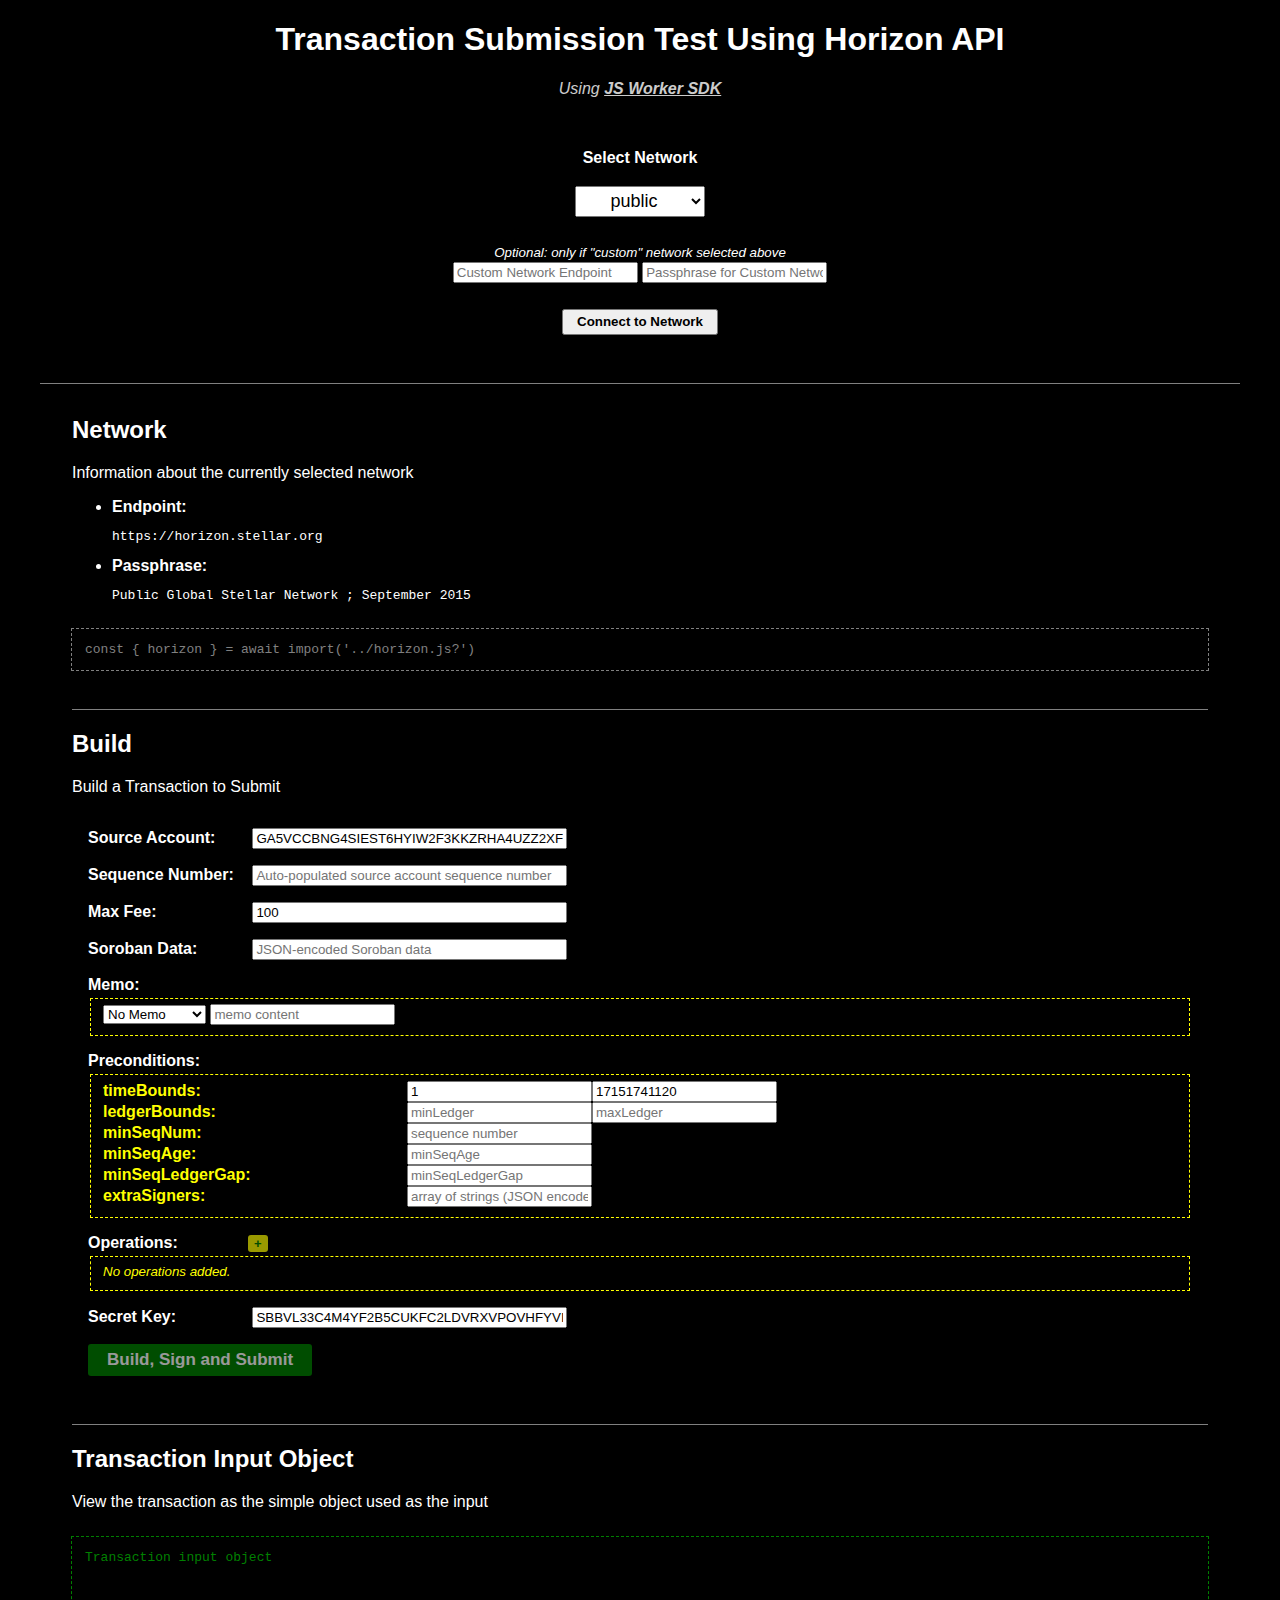
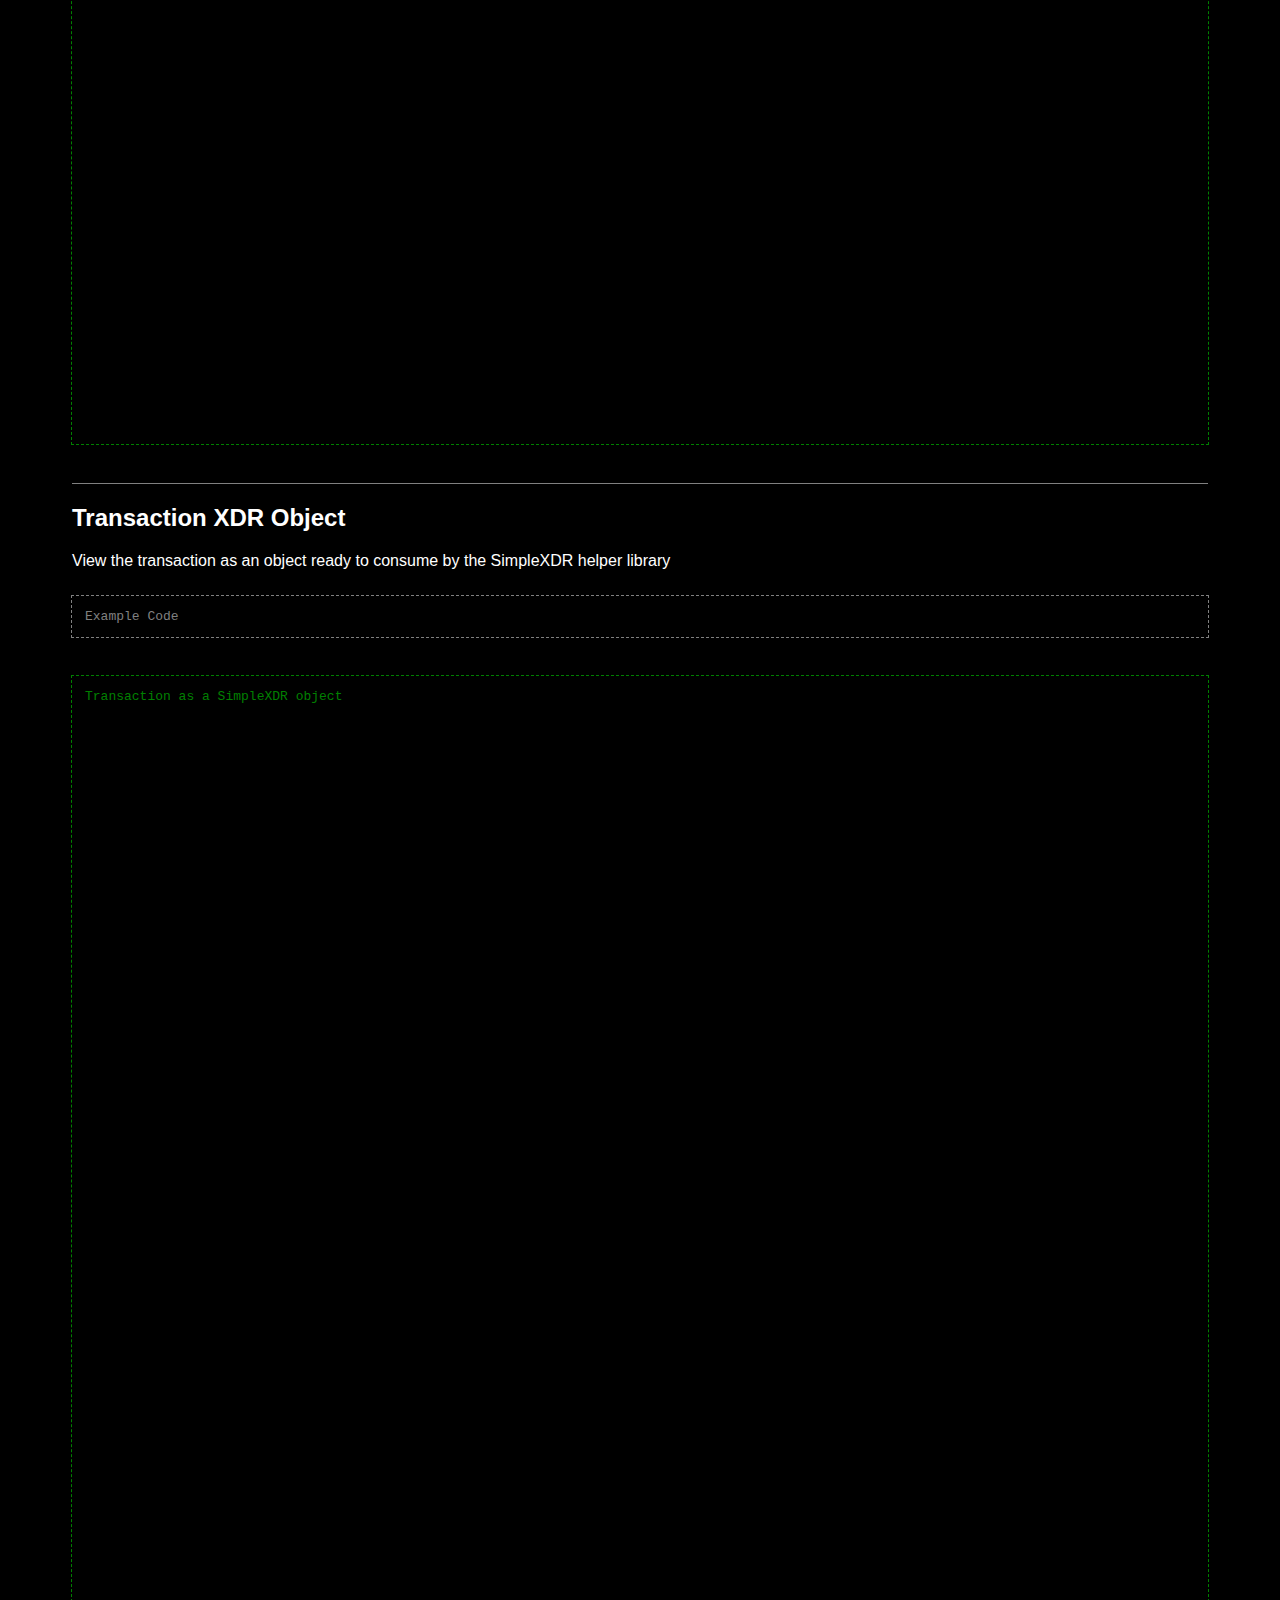
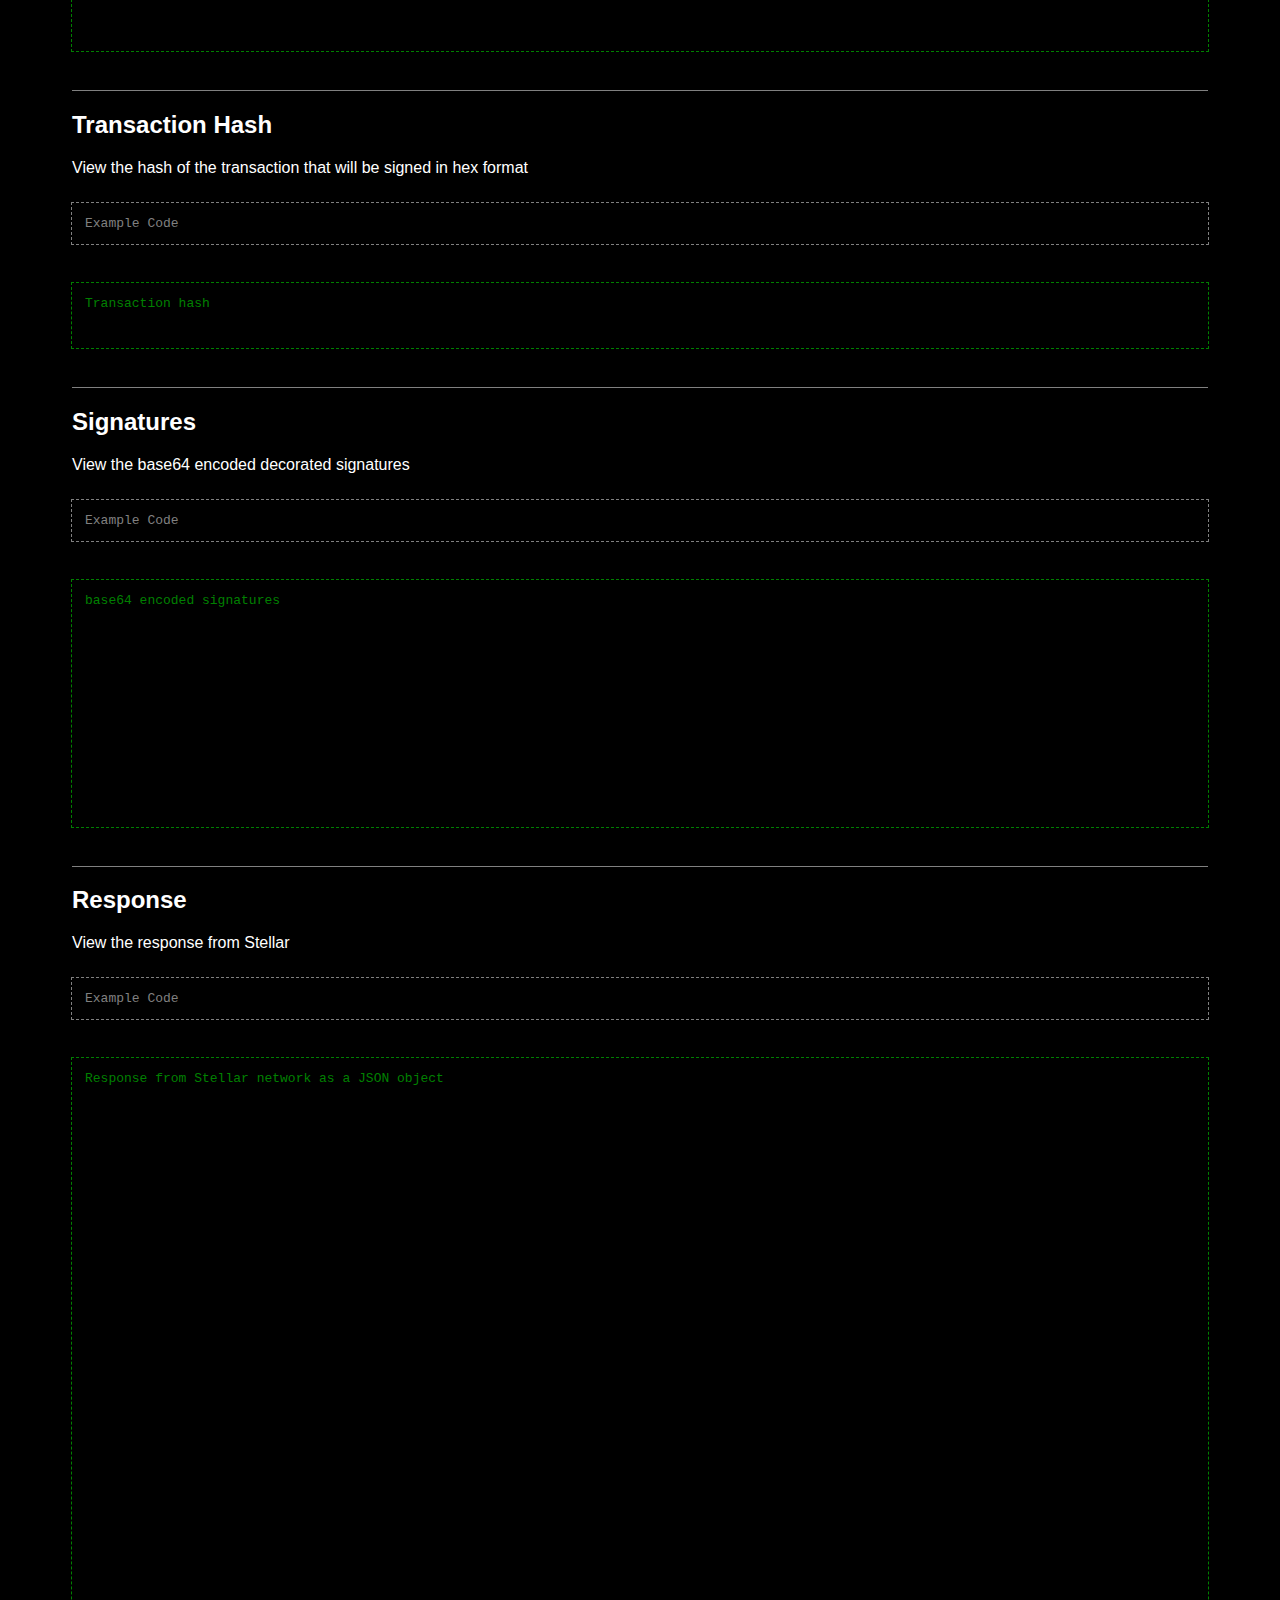
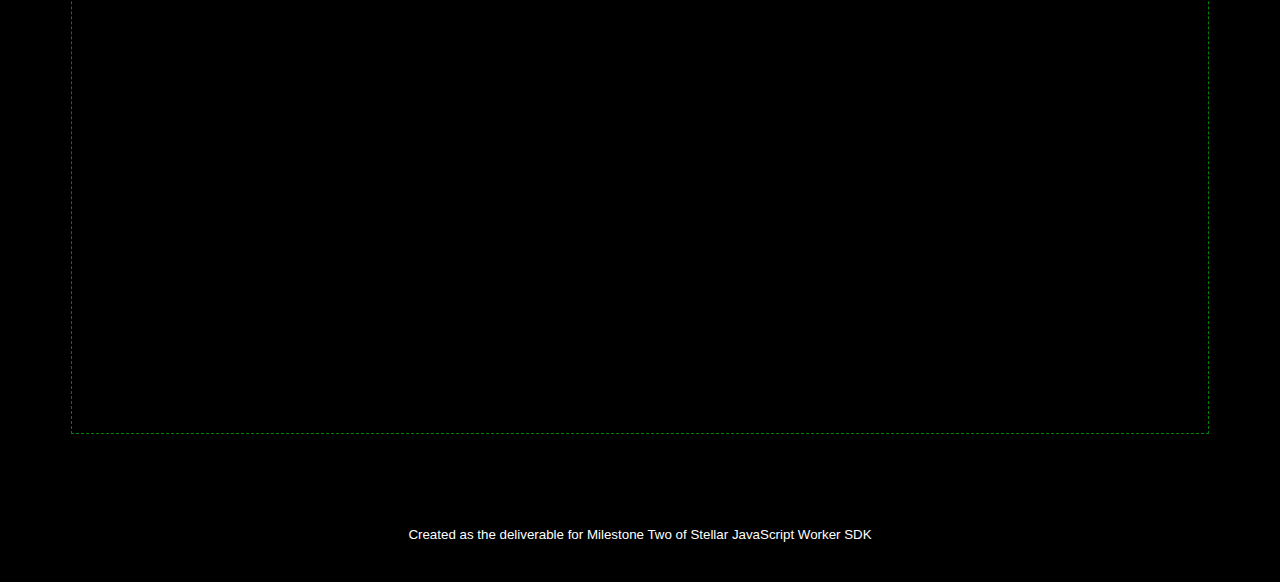
==== commit c4a238fd: "building" ====
--- a/demos/horizon-send.html
+++ b/demos/horizon-send.html
@@ -21,14 +21,9 @@
         networkExampleCode.textContent = (params.network !== 'public' || params.endpoint || params.passphrase)
             ? `const { horizon } = await import('../horizon.js?${queryParams}')` : `const { horizon } = await import('../horizon.js')`
 
-        const transactionObjects = {}
-
-        const buildSection = document.getElementById('build'), signSection = document.getElementById('sign'),
-            submitSection = document.getElementById('submit'),
+        const buildSection = document.getElementById('build'),
             operationsFieldset = buildSection.querySelector('fieldset[name="operations"]'),
             buildButton = buildSection.querySelector('button.get-result'),
-            signButton = signSection.querySelector('button.get-result'),
-            submitButton = submitSection.querySelector('button.get-result'),
             addOperationButton = buildSection.querySelector('button[name="add-operation"]'),
             operationTypes = {
                 CREATE_ACCOUNT: { destination: 'string', startingBalance: 'number' },
@@ -102,23 +97,42 @@
                 newOperation.remove()
             })
         })
+
+        const base32Chars = 'ABCDEFGHIJKLMNOPQRSTUVWXYZ234567', base32Decode = base32String => {
+            let [bytes, bits, value, index, i] = [[], 0, 0, 0, 0]
+            for (; i < base32String.length; i++) {
+                [value, bits] = [(value << 5) | (index = base32Chars.indexOf(base32String[i])), bits + 5]
+                if (index === -1) throw new Error('Invalid base-32 character')
+                while (bits >= 8) {
+                    bytes.push(value >>> (bits - 8) & 0xFF)
+                    bits -= 8
+                    value &= (1 << bits) - 1
+                }
+            }
+            return new Uint8Array(bytes)
+        }, base32Encode = bytes => {
+            let [base32String, bits, value, index, i] = ['', 0, 0, 0, 0]
+            for (; i < bytes.length; i++) {
+                [value, bits] = [(value << 8) | bytes[i], bits + 8]
+                while (bits >= 5) [base32String, bits] = [base32String + base32Chars[index = (value >>> (bits - 5)) & 31], bits - 5]
+            }
+            if (bits > 0) [index, base32String] = [(value << (5 - bits)) & 31, base32String + base32Chars[index]]
+            return base32String
+        }
+
         buildButton.addEventListener('click', async event => {
-            const simpleTransactionSection = document.getElementById('simple-transaction'),
-                sourceTransactionSection = document.getElementById('source-transaction'),
-                simpleTransactionResult = simpleTransactionSection.querySelector('.result'),
-                sourceTransactionResult = sourceTransactionSection.querySelector('.result')
-            transactionObjects.simple = {
+            const transactionInputObject = {
                 sourceAccount: sourceAccountField.value,
                 fee: parseInt(buildSection.querySelector('[name="max_fee"]').value) || 0,
                 operations: []
             }
             const memoContent = buildSection.querySelector('[name="memo_content"]').value,
                 memoType = buildSection.querySelector('[name="memo_type"]').value
-            if (memoContent && memoType) transactionObjects.simple.memo = { type: memoType, content: memoContent }
+            if (memoContent && memoType) transactionInputObject.memo = { type: memoType, content: memoContent }
 
             if (buildSection.querySelector('[name="soroban_data"]').value) {
                 try {
-                    transactionObjects.simple.sorobanData = JSON.parse(buildSection.querySelector('[name="soroban_data"]').value)
+                    transactionInputObject.sorobanData = JSON.parse(buildSection.querySelector('[name="soroban_data"]').value)
                 } catch (e) { }
             }
             const preconditionFieldset = buildSection.querySelector('fieldset[name="preconditions"]'), preconditionsObject = {}
@@ -145,7 +159,7 @@
                         break
                 }
             }
-            if (Object.keys(preconditionsObject).length) transactionObjects.simple.cond = preconditionsObject
+            if (Object.keys(preconditionsObject).length) transactionInputObject.cond = preconditionsObject
             const operationElements = buildSection.querySelectorAll('fieldset[name="operations"] > div')
             for (const operationElement of operationElements) {
                 const operationType = operationElement.querySelector('select[name="type"]').value
@@ -166,30 +180,56 @@
                         operationObject.op[attrName] = attrValue
                     }
                 }
-                transactionObjects.simple.operations ||= []
-                transactionObjects.simple.operations.push(operationObject)
-            }
-            simpleTransactionResult.textContent = JSON.stringify(transactionObjects.simple, null, 4)
-
-            // const { response, tx, hash, signatures } = await horizon.submit(transactionObjects.simple, { [sourceAccountField.value]: secretKeyField.value })
-
-            for await (const emitted of horizon.submit(transactionObjects.simple, { [sourceAccountField.value]: secretKeyField.value })) {
+                transactionInputObject.operations ||= []
+                transactionInputObject.operations.push(operationObject)
+            }
+
+            // const { response, tx, hash, signatures } = await horizon.submit(transactionInputObject, { [sourceAccountField.value]: secretKeyField.value })
+
+            const bytesToHex = bytes => Array.from(bytes, byte => byte.toString(16).padStart(2, '0')).join('')
+            for await (const emitted of horizon.submit(transactionInputObject, { [sourceAccountField.value]: secretKeyField.value })) {
+                console.log('line 168', emitted)
                 for (const id in emitted) {
+                    const section = document.getElementById(id), v = emitted[id]
+                    let result
+                    if (!section) continue
                     switch (id) {
-
+                        case 'transaction':
+                            result = v
+                            break
+                        case 'tx':
+                            await horizon.utils.xdr.factory('https://raw.githubusercontent.com/stellar/stellar-xdr/curr/Stellar-transaction.x', 'Transaction', { namespace: 'demo' })
+                            const txXdr = new horizon.utils.xdr.types.demo.Transaction(v)
+                            result = JSON.parse(JSON.stringify(txXdr))
+                            result.sourceAccount.ed25519 = base32Encode(Object.values(result.sourceAccount.ed25519))
+                            for (const op of result.operations) if (op.sourceAccount?.ed25519) op.sourceAccount.ed25519 = base32Encode(Object.values(op.sourceAccount.ed25519))
+                            break
+                        case 'hash':
+                            result = bytesToHex(v)
+                            break
+                        case 'signatures':
+                            result = []
+                            for (const s of v) result.push({
+                                hint: Array.from(s.hint),
+                                signature: btoa(String.fromCharCode.apply(null, s.signature))
+                            })
+                            break
+                        case 'response':
+                            result = {
+                                status: v.status, ok: v.ok, statusText: v.statusText, headers: Object.fromEntries(v.headers.entries()),
+                                body: await v[v.status <= 201 ? 'json' : 'text']()
+                            }
                     }
-                }
-
-                console.log('line 179', emitted)
-            }
-
+                    section.querySelector('.result').textContent = JSON.stringify(result, null, 4)
+                }
+            }
 
         })
 
         //     transactionEnvelopePlainObject.v1.signatures[0].signature = btoa(String.fromCharCode.apply(null, transactionEnvelopePlainObject.v1.signatures[0].signature))
 
         window.horizon = horizon
-        console.log('line 186', horizon)
+        console.log('line 204', horizon)
         // test account on test netwwork: GA5VCCBNG4SIEST6HYIW2F3KKZRHA4UZZ2XFSMZ4VRQ4MCBRHSQRRIPE
 
     </script>
@@ -321,13 +361,13 @@
             <h2>Transaction Hash</h2>
             <p>View the hash of the transaction that will be signed in hex format</p>
             <code class="example">Example Code</code>
-            <pre class="result">Transaction hash</pre>
+            <pre class="result" style="height: 3em;">Transaction hash</pre>
         </section>
         <section id="signatures">
             <h2>Signatures</h2>
             <p>View the base64 encoded decorated signatures</p>
             <code class="example">Example Code</code>
-            <pre class="result" style="height: 3em;">base64 encoded signatures</pre>
+            <pre class="result" style="height: 17em;">base64 encoded signatures</pre>
         </section>
         <section id="response">
             <h2>Response</h2>
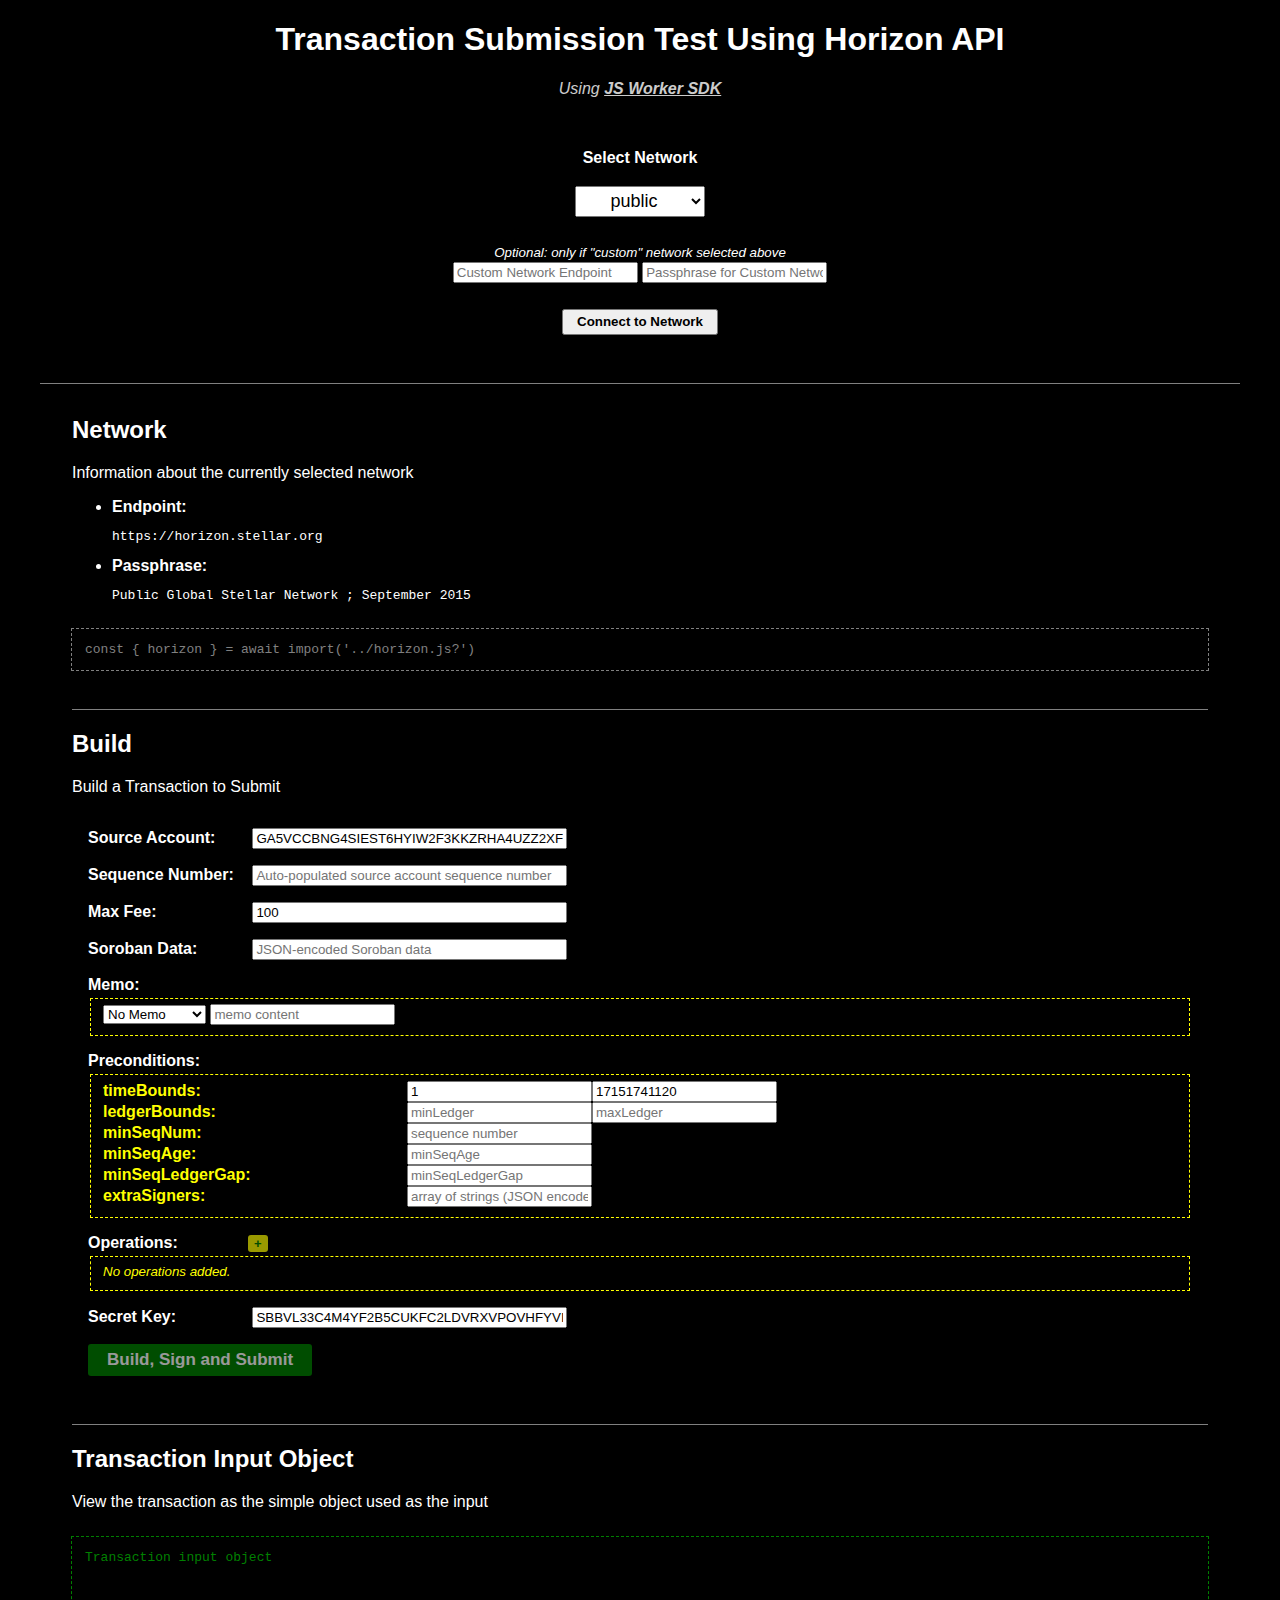
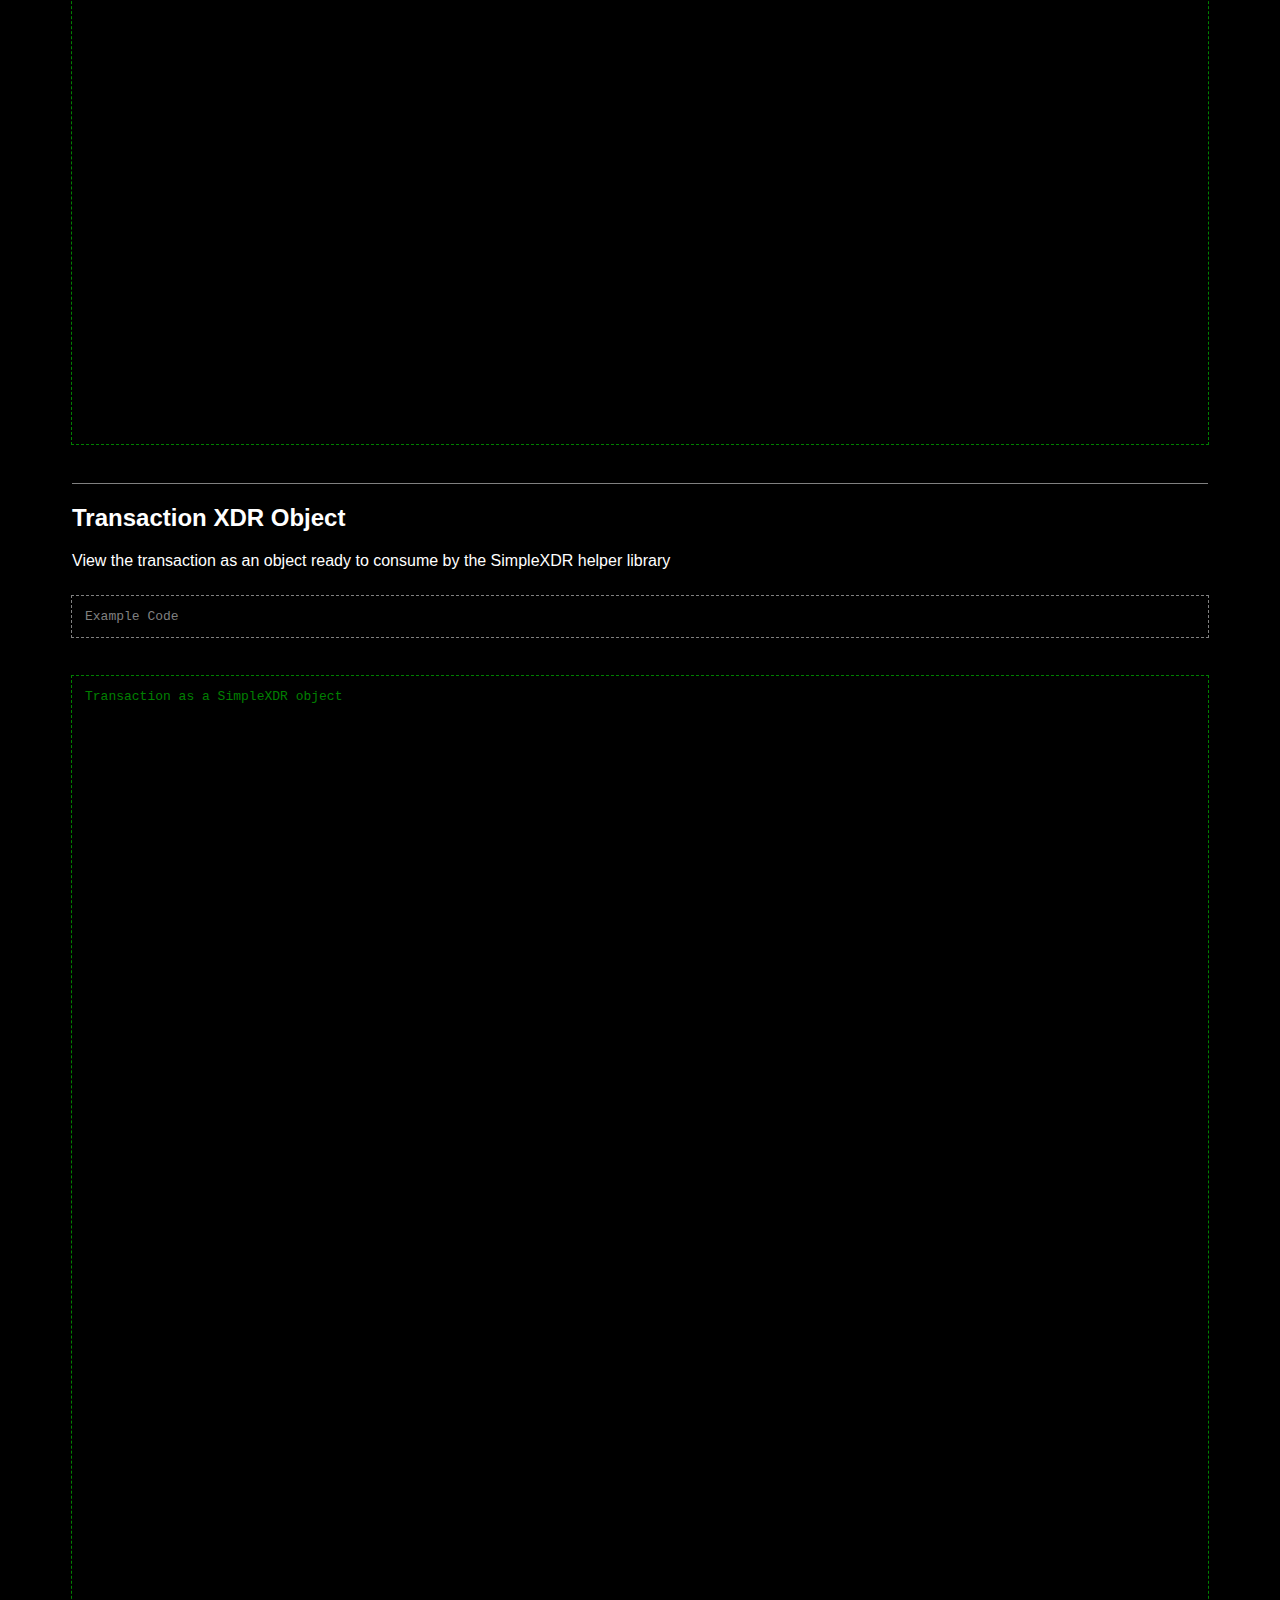
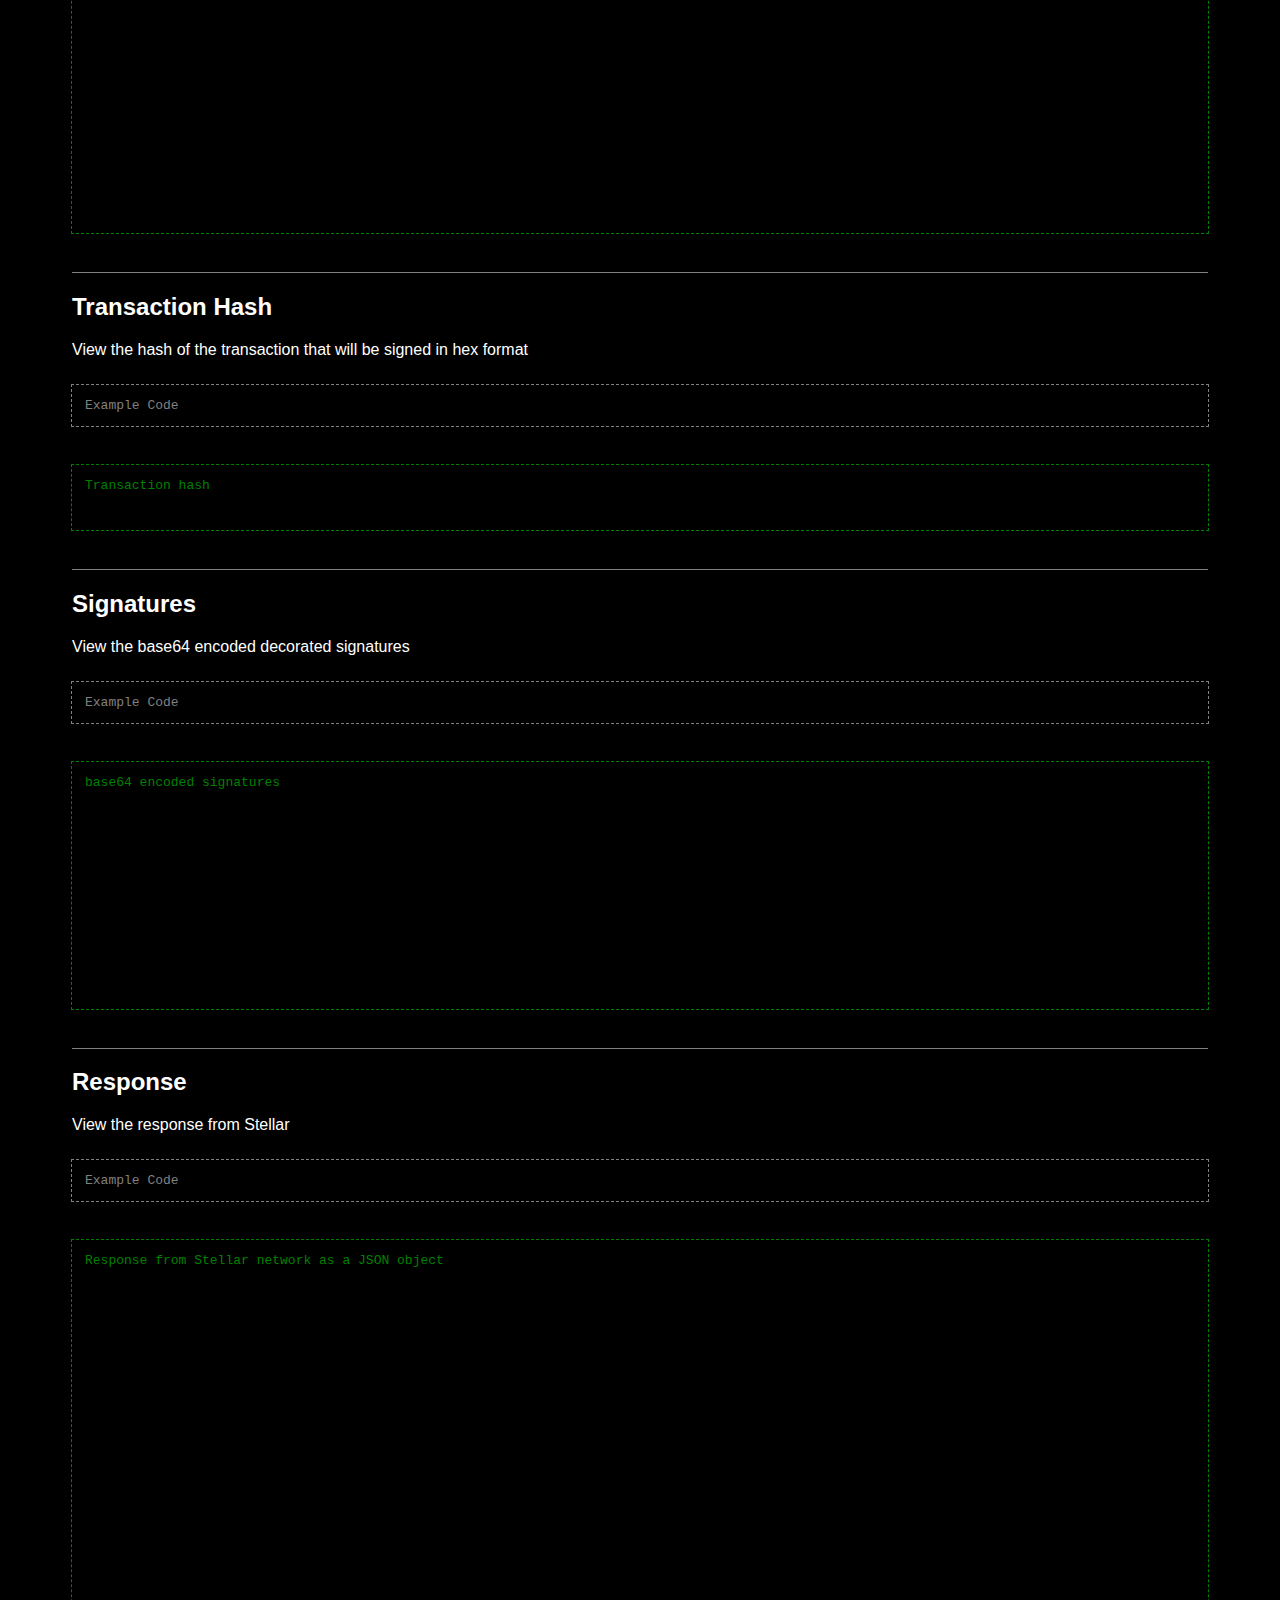
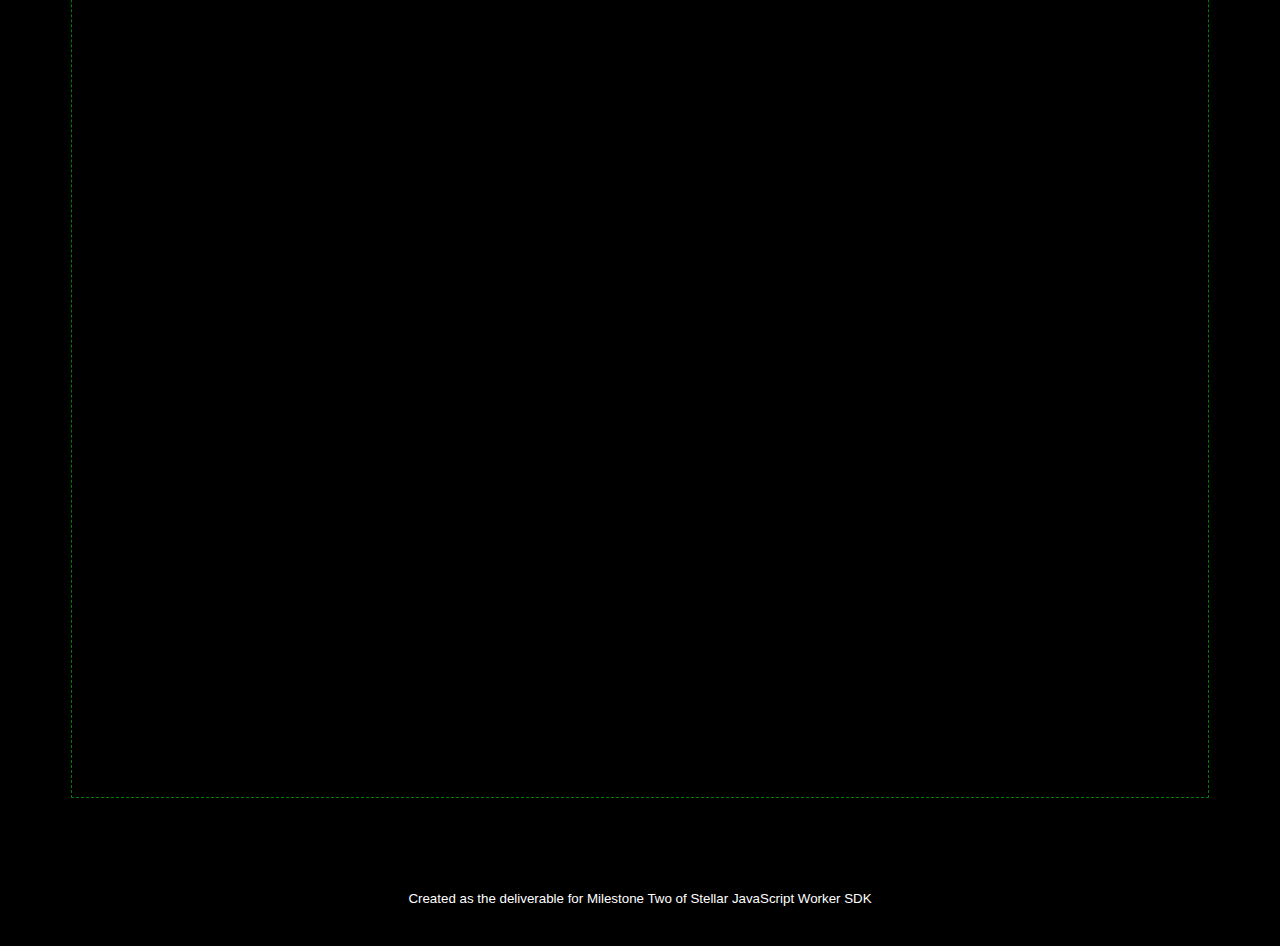
==== commit 123de87f: "building" ====
--- a/demos/horizon-send.html
+++ b/demos/horizon-send.html
@@ -98,28 +98,6 @@
             })
         })
 
-        const base32Chars = 'ABCDEFGHIJKLMNOPQRSTUVWXYZ234567', base32Decode = base32String => {
-            let [bytes, bits, value, index, i] = [[], 0, 0, 0, 0]
-            for (; i < base32String.length; i++) {
-                [value, bits] = [(value << 5) | (index = base32Chars.indexOf(base32String[i])), bits + 5]
-                if (index === -1) throw new Error('Invalid base-32 character')
-                while (bits >= 8) {
-                    bytes.push(value >>> (bits - 8) & 0xFF)
-                    bits -= 8
-                    value &= (1 << bits) - 1
-                }
-            }
-            return new Uint8Array(bytes)
-        }, base32Encode = bytes => {
-            let [base32String, bits, value, index, i] = ['', 0, 0, 0, 0]
-            for (; i < bytes.length; i++) {
-                [value, bits] = [(value << 8) | bytes[i], bits + 8]
-                while (bits >= 5) [base32String, bits] = [base32String + base32Chars[index = (value >>> (bits - 5)) & 31], bits - 5]
-            }
-            if (bits > 0) [index, base32String] = [(value << (5 - bits)) & 31, base32String + base32Chars[index]]
-            return base32String
-        }
-
         buildButton.addEventListener('click', async event => {
             const transactionInputObject = {
                 sourceAccount: sourceAccountField.value,
@@ -188,7 +166,7 @@
 
             const bytesToHex = bytes => Array.from(bytes, byte => byte.toString(16).padStart(2, '0')).join('')
             for await (const emitted of horizon.submit(transactionInputObject, { [sourceAccountField.value]: secretKeyField.value })) {
-                console.log('line 168', emitted)
+                console.log('line 169', emitted)
                 for (const id in emitted) {
                     const section = document.getElementById(id), v = emitted[id]
                     let result
@@ -201,8 +179,8 @@
                             await horizon.utils.xdr.factory('https://raw.githubusercontent.com/stellar/stellar-xdr/curr/Stellar-transaction.x', 'Transaction', { namespace: 'demo' })
                             const txXdr = new horizon.utils.xdr.types.demo.Transaction(v)
                             result = JSON.parse(JSON.stringify(txXdr))
-                            result.sourceAccount.ed25519 = base32Encode(Object.values(result.sourceAccount.ed25519))
-                            for (const op of result.operations) if (op.sourceAccount?.ed25519) op.sourceAccount.ed25519 = base32Encode(Object.values(op.sourceAccount.ed25519))
+                            result.sourceAccount.ed25519 = Object.values(result.sourceAccount.ed25519)
+                            for (const op of result.operations) if (op.sourceAccount?.ed25519) op.sourceAccount.ed25519 = Object.values(op.sourceAccount.ed25519)
                             break
                         case 'hash':
                             result = bytesToHex(v)
@@ -226,10 +204,8 @@
 
         })
 
-        //     transactionEnvelopePlainObject.v1.signatures[0].signature = btoa(String.fromCharCode.apply(null, transactionEnvelopePlainObject.v1.signatures[0].signature))
-
         window.horizon = horizon
-        console.log('line 204', horizon)
+        console.log('line 208', horizon)
         // test account on test netwwork: GA5VCCBNG4SIEST6HYIW2F3KKZRHA4UZZ2XFSMZ4VRQ4MCBRHSQRRIPE
 
     </script>
@@ -355,7 +331,7 @@
             <h2>Transaction XDR Object</h2>
             <p>View the transaction as an object ready to consume by the SimpleXDR helper library</p>
             <code class="example">Example Code</code>
-            <pre class="result">Transaction as a SimpleXDR object</pre>
+            <pre class="result" style="height: 87em;">Transaction as a SimpleXDR object</pre>
         </section>
         <section id="hash">
             <h2>Transaction Hash</h2>
@@ -373,7 +349,7 @@
             <h2>Response</h2>
             <p>View the response from Stellar</p>
             <code class="example">Example Code</code>
-            <pre class="result">Response from Stellar network as a JSON object</pre>
+            <pre class="result" style="height: 87em;">Response from Stellar network as a JSON object</pre>
         </section>
 
     </main>
